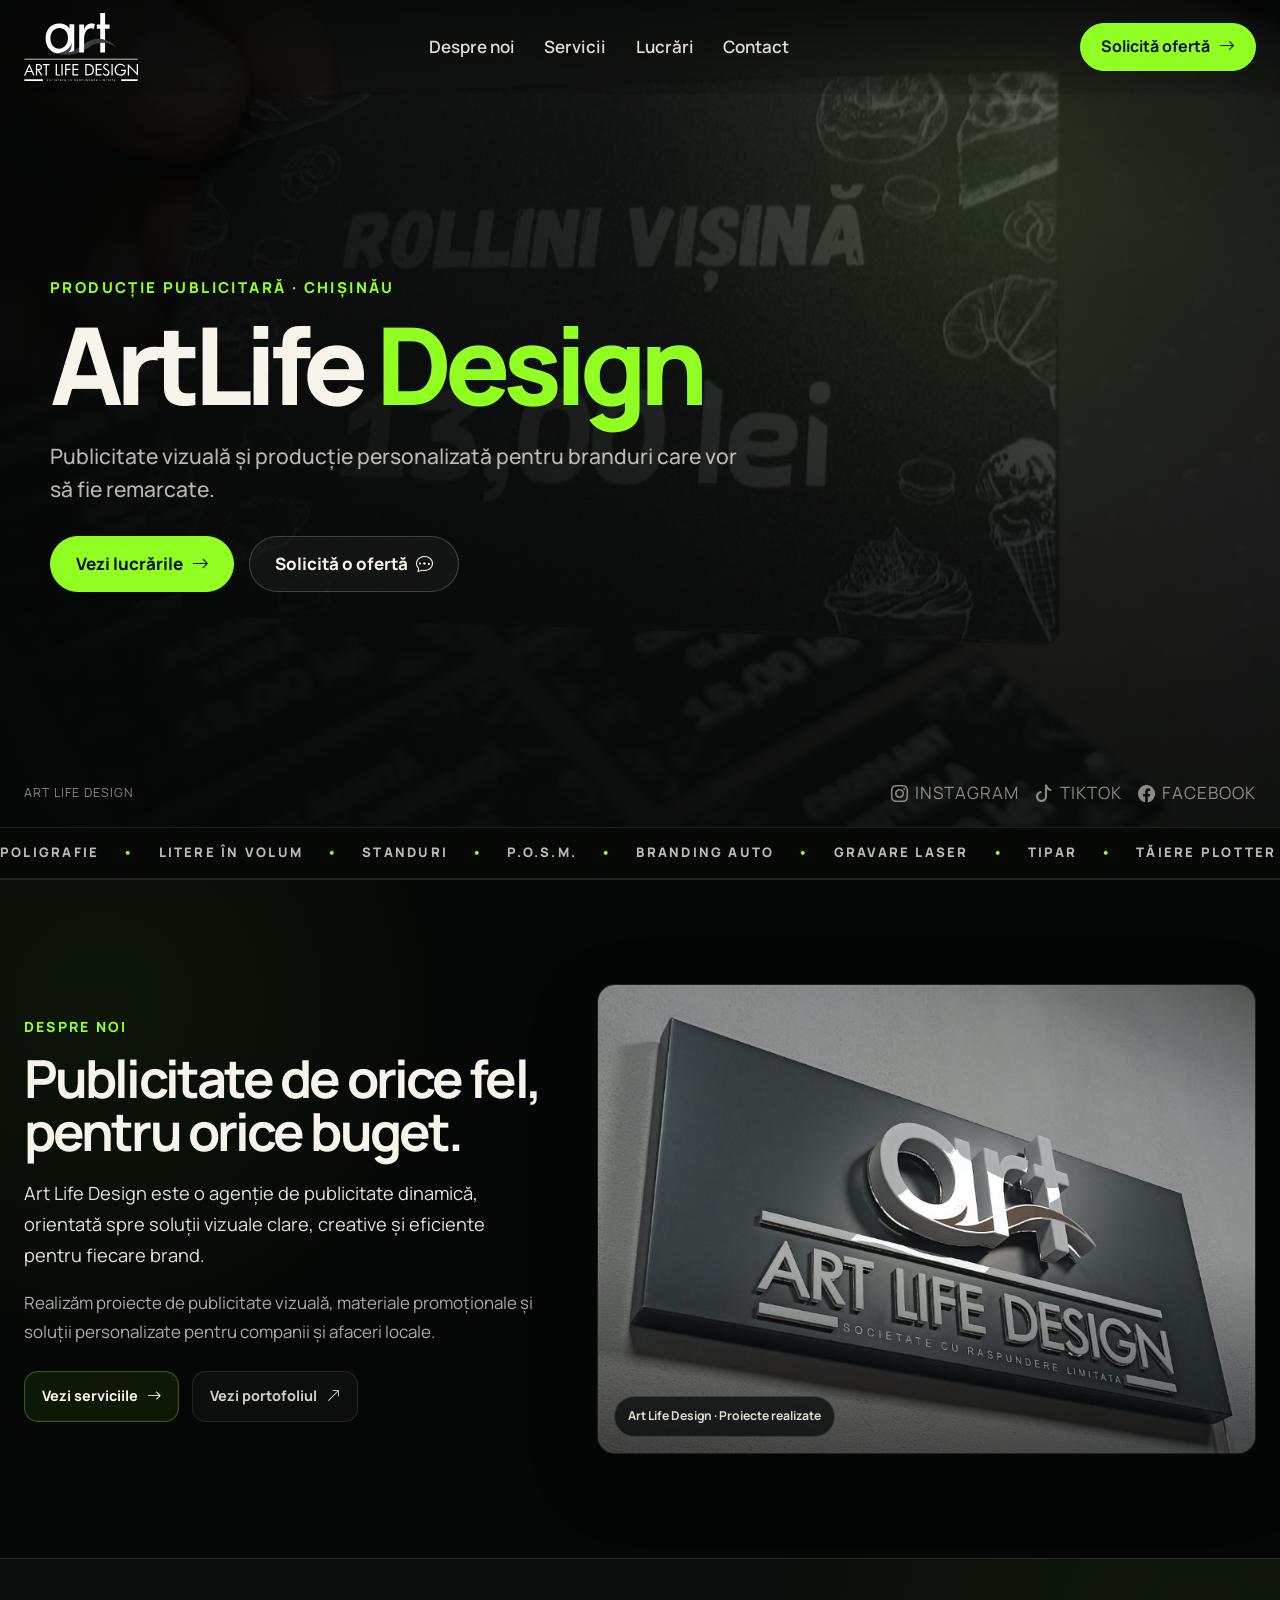
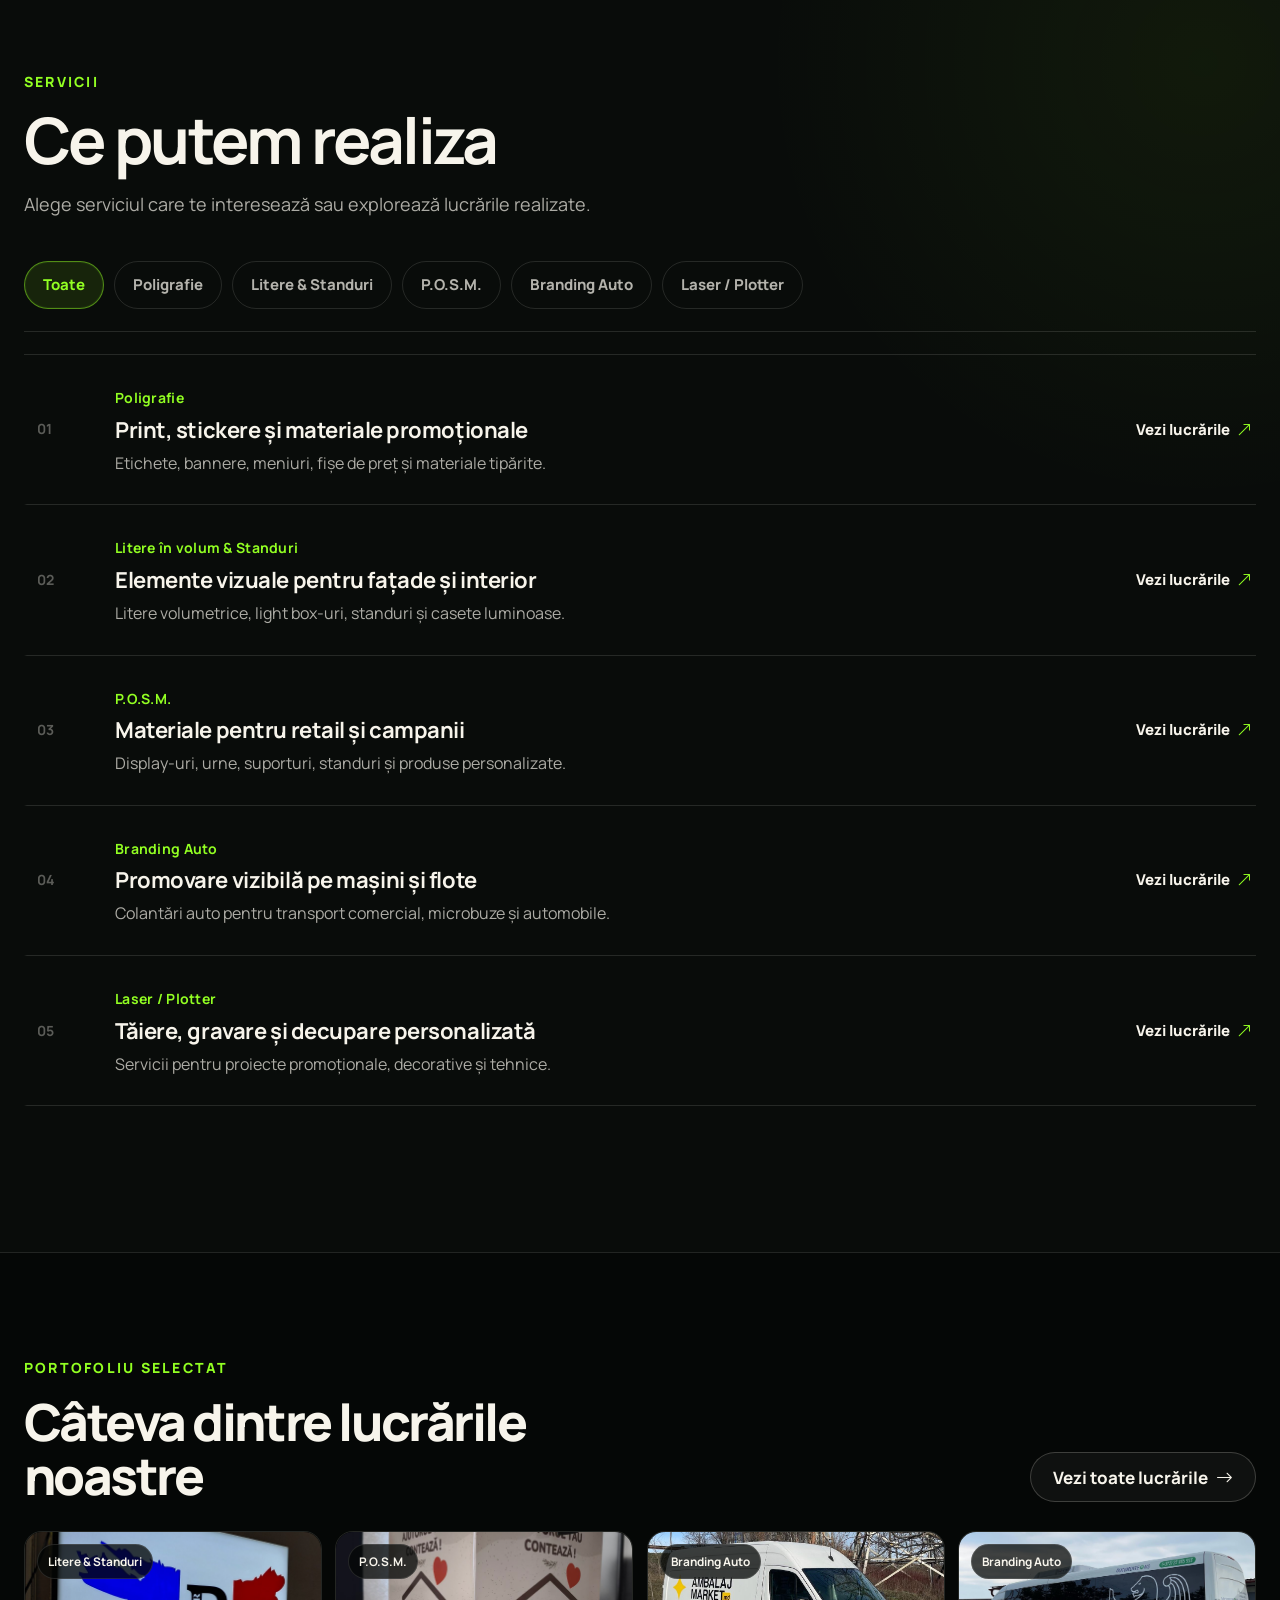
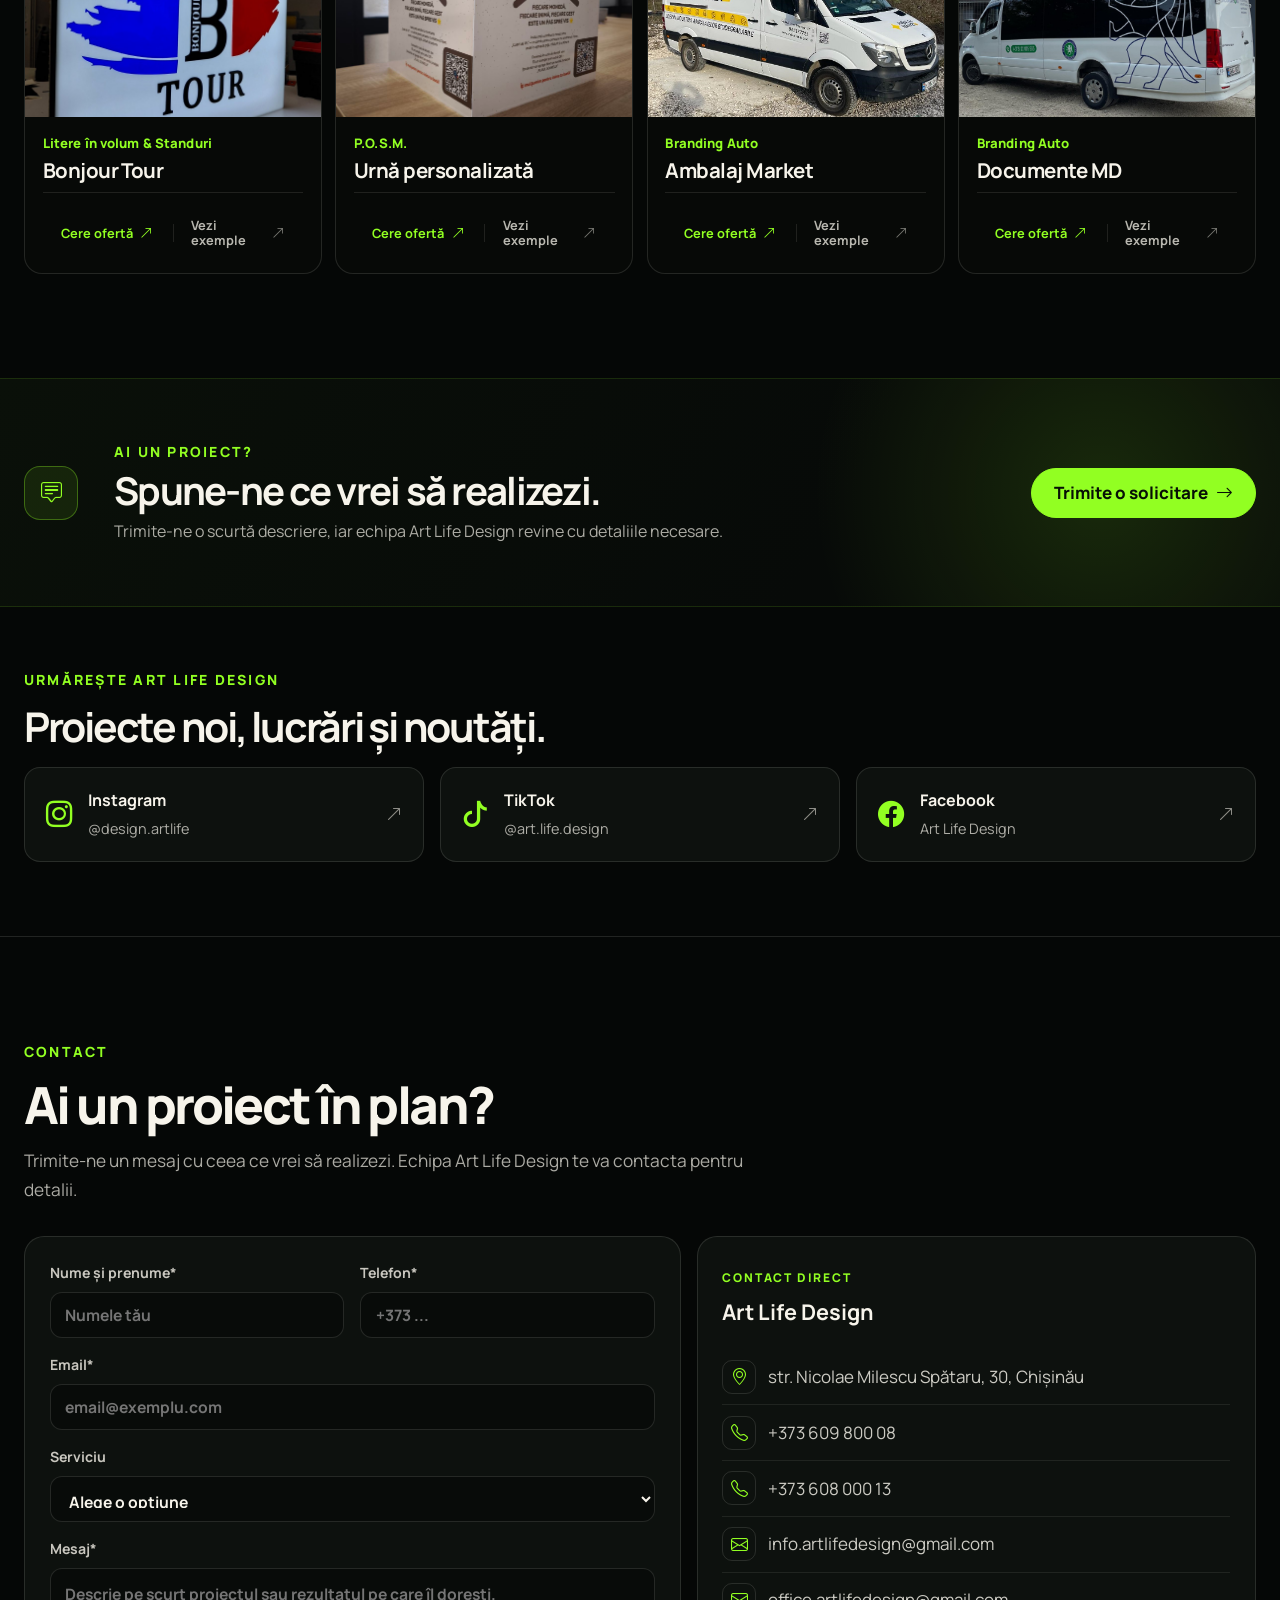
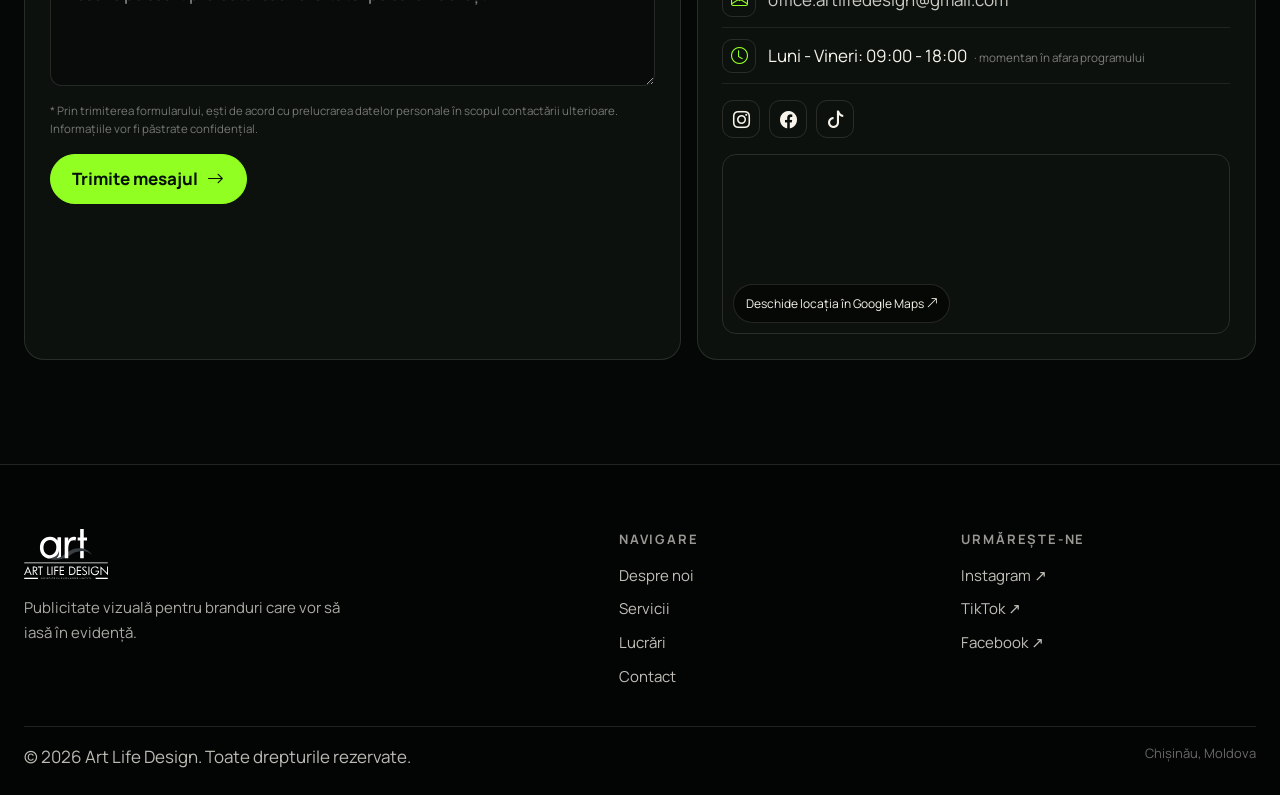
==== index.html @ 00c70cc1 "Adjust webchat layout and styles" ====
<!DOCTYPE html>
<html lang="ro">
<head>
  <meta charset="UTF-8">
  <meta name="viewport" content="width=device-width, initial-scale=1.0">
  <meta name="theme-color" content="#070906">

  <title>ArtLife Design | Publicitate vizuală</title>

  <meta
    name="description"
    content="ArtLife Design SRL - publicitate vizuală, poligrafie, litere în volum, standuri, P.O.S.M. și branding auto în Chișinău."
  >

  <link rel="preconnect" href="https://fonts.googleapis.com">
  <link rel="preconnect" href="https://fonts.gstatic.com" crossorigin>

  <link
    href="https://fonts.googleapis.com/css2?family=Manrope:wght@400;500;600;700;800&display=swap"
    rel="stylesheet"
  >

  <link
    href="https://cdn.jsdelivr.net/npm/bootstrap-icons@1.10.4/font/bootstrap-icons.css"
    rel="stylesheet"
  >

  <link rel="stylesheet" href="css/style.css">

  <!-- =========================================================
       MOBILE / SCROLL FIXES
       ========================================================= -->
  <style>
    html {
      scroll-behavior: smooth;
    }

    html,
    body {
      width: 100%;
      max-width: 100%;
      overflow-x: hidden;
    }

    body {
      min-height: 100vh;
      min-height: 100dvh;
    }

    /*
      Galerie / card deschis pe telefon:
      permite scroll vertical în interiorul modalului.
    */
    .gallery-modal {
      overflow-y: auto;
      overscroll-behavior: contain;
      -webkit-overflow-scrolling: touch;
    }

    .gallery-box,
    .gallery-details {
      min-width: 0;
    }

    /*
      Botpress:
      păstrăm widgetul utilizabil pe ecrane mici.
      Clasele sunt doar override-uri de siguranță.
    */
    .bpContainer {
      max-height: 100dvh !important;
      overflow-y: auto !important;
      -webkit-overflow-scrolling: touch !important;
    }

    @media (max-width: 768px) {
      body {
        overflow-y: auto;
        -webkit-overflow-scrolling: touch;
      }

      /*
        Când se deschide o lucrare pe telefon,
        modalul poate fi derulat de sus până jos.
      */
      .gallery-modal {
        position: fixed;
        inset: 0;
        overflow-x: hidden !important;
        overflow-y: auto !important;
        -webkit-overflow-scrolling: touch;
        overscroll-behavior-y: contain;
        align-items: flex-start !important;
        padding: 68px 12px 24px !important;
      }

      .gallery-box {
        width: 100% !important;
        max-width: 100% !important;
        height: auto !important;
        max-height: none !important;
        margin: 0 auto 24px !important;
        overflow: visible !important;
      }

      .gallery-image-wrap {
        width: 100%;
        min-height: 0;
      }

      .gallery-image-wrap img {
        display: block;
        width: 100%;
        height: auto;
        max-height: 55vh;
        object-fit: contain;
      }

      .gallery-details {
        height: auto !important;
        max-height: none !important;
        overflow: visible !important;
        padding-bottom: 24px;
      }

      /*
        Butoanele de filtrare pot fi derulate
        orizontal pe telefon fără să rupă layout-ul.
      */
      .services-tabs,
      .portfolio-filters {
        display: flex;
        flex-wrap: nowrap;
        gap: 8px;
        width: 100%;
        overflow-x: auto;
        overflow-y: hidden;
        -webkit-overflow-scrolling: touch;
        scrollbar-width: thin;
        padding-bottom: 8px;
      }

      .services-tabs > *,
      .portfolio-filters > * {
        flex: 0 0 auto;
      }

      /*
        Webchat: limitează fereastra la viewport-ul telefonului.
      */
      .bpWebchat,
      .bpContainer {
        max-width: 100vw !important;
        max-height: 100dvh !important;
      }
    }
  </style>

  <!-- Art Life Design: ascunde launcher-ul permanent; chatul se deschide din notificarea personalizată -->
  <style>
    #artlifeChatLauncher,
    .artlife-chat-launcher,
    #botpressHiddenLauncher {
      display: none !important;
      visibility: hidden !important;
      pointer-events: none !important;
    }
  </style>

<!-- =========================================================
     BOTPRESS WEBCHAT — O SINGURĂ INTEGRARE
     Logica este în js/script.js
     ========================================================= -->
<script src="https://cdn.botpress.cloud/webchat/v5.0/inject.js"></script>

<style>
  /* =========================================================
     SERVICII — FIX MOD DETALIAT
     ========================================================= */

  /* Când este ales un serviciu separat, lista compactă de sus dispare complet. */
  .services-list.is-detail-mode {
    display: none !important;
  }

  /* Panoul detaliat rămâne singurul conținut vizibil sub filtre. */
  .service-detail-panel {
    grid-template-columns: minmax(0, 1.05fr) minmax(360px, .95fr);
    gap: 42px;
    padding: 42px;
  }

  /* Galeria este doar vizuală — fără text sub fotografii. */
  .service-detail-gallery figure {
    position: relative;
    margin: 0;
    overflow: hidden;
    border-radius: 18px;
    border: 1px solid rgba(247, 244, 235, .11);
    background: #0b0e0b;
  }

  .service-detail-gallery figcaption {
    display: none !important;
  }

  .service-detail-gallery img {
    width: 100%;
    height: 205px;
    object-fit: cover;
    transition: transform .35s ease, filter .35s ease;
  }

  .service-detail-gallery figure:first-child img {
    height: 290px;
  }

  .service-detail-gallery figure:hover img {
    transform: scale(1.035);
  }

  @media (max-width: 900px) {
    .service-detail-panel {
      grid-template-columns: 1fr;
      padding: 30px;
      gap: 28px;
    }
  }

  @media (max-width: 560px) {
    .service-detail-panel {
      padding: 20px;
      border-radius: 20px;
    }

    .service-detail-gallery {
      grid-template-columns: 1fr;
    }

    .service-detail-gallery img,
    .service-detail-gallery figure:first-child img {
      height: 220px;
    }
  }
</style>
</head>


<body>

  <!-- =========================================================
       NAVIGATION
       ========================================================= -->

  <nav class="site-navbar" id="navbarTop">
    <div class="scroll-progress" id="scrollProgress"></div>

    <div class="container nav-wrap">

      <a href="#home" class="logo-link" aria-label="ArtLife Design">
        <img
          src="images/LOGO-antracit-grey.svg"
          alt="ArtLife Design"
          class="logo-svg"
        >
      </a>

      <button
        class="nav-menu icon-btn"
        id="navMenu"
        type="button"
        aria-label="Deschide meniul"
        aria-expanded="false"
      >
        <i class="bi bi-list"></i>
      </button>

      <div class="nav-links-wrap" id="navLinksWrap">
        <a href="#about" class="nav-link">Despre noi</a>
        <a href="#services" class="nav-link">Servicii</a>
        <a href="#works" class="nav-link">Lucrări</a>
        <a href="#contact" class="nav-link">Contact</a>
      </div>

      <a href="#contact" class="nav-cta btn-arrow">
        Solicită ofertă
        <i class="bi bi-arrow-right"></i>
      </a>

    </div>
  </nav>


  <!-- =========================================================
       MAIN
       ========================================================= -->

  <main>


    <!-- =======================================================
         HERO
         ======================================================= -->

    <section class="hero" id="home">

      <video
        class="hero-video"
        autoplay
        muted
        loop
        playsinline
        preload="metadata"
        poster="images/fise_pret.jpg"
      >
        <source src="images/homeslider.mp4" type="video/mp4">
      </video>

      <div class="hero-shade"></div>

      <div class="container hero-content">

        <span class="hero-kicker reveal">
          Producție publicitară · Chișinău
        </span>

        <h1 class="reveal">
          ArtLife <span>Design</span>
        </h1>

        <p class="reveal">
          Publicitate vizuală și producție personalizată pentru
          branduri care vor să fie remarcate.
        </p>

        <div class="hero-actions reveal">

          <a href="lucrari.html" class="btn-main btn-arrow">
            Vezi lucrările
            <i class="bi bi-arrow-right"></i>
          </a>

          <a href="#contact" class="btn-ghost btn-arrow">
            Solicită o ofertă
            <i class="bi bi-chat-dots"></i>
          </a>

        </div>
      </div>

      <div class="container hero-bottom">

        <span>Art Life Design</span>

        <div class="hero-socials">

          <a
            href="https://www.instagram.com/design.artlife/"
            target="_blank"
            rel="noopener"
          >
            <i class="bi bi-instagram"></i>
            Instagram
          </a>

          <a
            href="https://www.tiktok.com/@art.life.design"
            target="_blank"
            rel="noopener"
          >
            <i class="bi bi-tiktok"></i>
            TikTok
          </a>

          <a
            href="https://www.facebook.com/p/Art-Life-Design-100063504763244/"
            target="_blank"
            rel="noopener"
          >
            <i class="bi bi-facebook"></i>
            Facebook
          </a>

        </div>
      </div>

    </section>


    <!-- =======================================================
         SERVICE STRIP
         ======================================================= -->

    <section class="service-strip" aria-label="Servicii">

      <div class="strip-track">

        <span>Poligrafie</span>
        <span>Litere în volum</span>
        <span>Standuri</span>
        <span>P.O.S.M.</span>
        <span>Branding Auto</span>
        <span>Gravare laser</span>
        <span>Tipar</span>
        <span>Tăiere plotter</span>

        <span>Poligrafie</span>
        <span>Litere în volum</span>
        <span>Standuri</span>
        <span>P.O.S.M.</span>
        <span>Branding Auto</span>
        <span>Gravare laser</span>
        <span>Tipar</span>
        <span>Tăiere plotter</span>

      </div>

    </section>


    <!-- =======================================================
         ABOUT
         ======================================================= -->

    <section class="section about-section" id="about">

      <div class="container about-final">

        <div class="about-final-copy reveal">

          <span class="section-label">
            Despre noi
          </span>

          <h2>
            Publicitate de orice fel, pentru orice buget.
          </h2>

          <p class="lead">
            Art Life Design este o agenție de publicitate dinamică,
            orientată spre soluții vizuale clare, creative și eficiente
            pentru fiecare brand.
          </p>

          <p>
            Realizăm proiecte de publicitate vizuală, materiale
            promoționale și soluții personalizate pentru companii
            și afaceri locale.
          </p>

          <div class="about-final-actions">

            <a
              href="#services"
              class="about-btn about-btn-primary"
            >
              Vezi serviciile
              <i class="bi bi-arrow-right"></i>
            </a>

            <a
              href="lucrari.html"
              class="about-btn about-btn-secondary"
            >
              Vezi portofoliul
              <i class="bi bi-arrow-up-right"></i>
            </a>

          </div>

        </div>


        <figure class="about-final-visual reveal" id="aboutVisual">

          <img
            src="images/litere_volum1.jpg"
            alt="Lucrare Art Life Design"
            loading="lazy"
          >

          <span class="about-image-note">
            Art Life Design · Proiecte realizate
          </span>

        </figure>

      </div>

    </section>


    <!-- =======================================================
         SERVICES
         ======================================================= -->

    <section class="section services-section" id="services">

      <div class="container">

        <div class="services-heading reveal">

          <span class="section-label">
            Servicii
          </span>

          <h2>
            Ce putem realiza
          </h2>

          <p>
            Alege serviciul care te interesează sau explorează
            lucrările realizate.
          </p>

        </div>


        <div class="services-tabs reveal">

          <button
            class="service-filter active"
            type="button"
            data-service="all"
          >
            Toate
          </button>

          <button
            class="service-filter"
            type="button"
            data-service="poligrafie"
          >
            Poligrafie
          </button>

          <button
            class="service-filter"
            type="button"
            data-service="volum"
          >
            Litere & Standuri
          </button>

          <button
            class="service-filter"
            type="button"
            data-service="posm"
          >
            P.O.S.M.
          </button>

          <button
            class="service-filter"
            type="button"
            data-service="auto"
          >
            Branding Auto
          </button>

          <button
            class="service-filter"
            type="button"
            data-service="laser"
          >
            Laser / Plotter
          </button>

        </div>


        <div class="services-list">


          <!-- POLIGRAFIE -->

          <article
            class="service-card-row reveal"
            data-service-card="poligrafie"
            data-open-service="poligrafie"
            role="button"
            tabindex="0"
            data-search-service="poligrafie print tipar stickere etichete bannere meniuri fise pret"
          >

            <span class="service-index">
              01
            </span>

            <a
              href="#serviceDetailsWrap"
              class="service-copy service-open-detail"
              data-open-service="poligrafie"
            >

              <small>
                Poligrafie
              </small>

              <h3>
                Print, stickere și materiale promoționale
              </h3>

              <p>
                Etichete, bannere, meniuri, fișe de preț și
                materiale tipărite.
              </p>

            </a>

            <a
              href="lucrari.html?filter=poligrafie"
              class="service-example"
            >
              Vezi lucrările
              <i class="bi bi-arrow-up-right"></i>
            </a>

          </article>


          <!-- LITERE & STANDURI -->

          <article
            class="service-card-row reveal"
            data-service-card="volum"
            data-open-service="volum"
            role="button"
            tabindex="0"
            data-search-service="litere volum standuri light box casete luminoase fatade"
          >

            <span class="service-index">
              02
            </span>

            <a
              href="#serviceDetailsWrap"
              class="service-copy service-open-detail"
              data-open-service="volum"
            >

              <small>
                Litere în volum & Standuri
              </small>

              <h3>
                Elemente vizuale pentru fațade și interior
              </h3>

              <p>
                Litere volumetrice, light box-uri, standuri
                și casete luminoase.
              </p>

            </a>

            <a
              href="lucrari.html?filter=volum"
              class="service-example"
            >
              Vezi lucrările
              <i class="bi bi-arrow-up-right"></i>
            </a>

          </article>


          <!-- POSM -->

          <article
            class="service-card-row reveal"
            data-service-card="posm"
            data-open-service="posm"
            role="button"
            tabindex="0"
            data-search-service="posm display urne suporturi standuri campanii retail"
          >

            <span class="service-index">
              03
            </span>

            <a
              href="#serviceDetailsWrap"
              class="service-copy service-open-detail"
              data-open-service="posm"
            >

              <small>
                P.O.S.M.
              </small>

              <h3>
                Materiale pentru retail și campanii
              </h3>

              <p>
                Display-uri, urne, suporturi, standuri și
                produse personalizate.
              </p>

            </a>

            <a
              href="lucrari.html?filter=posm"
              class="service-example"
            >
              Vezi lucrările
              <i class="bi bi-arrow-up-right"></i>
            </a>

          </article>


          <!-- BRANDING AUTO -->

          <article
            class="service-card-row reveal"
            data-service-card="auto"
            data-open-service="auto"
            role="button"
            tabindex="0"
            data-search-service="branding auto colantare masini microbuze flote transport"
          >

            <span class="service-index">
              04
            </span>

            <a
              href="#serviceDetailsWrap"
              class="service-copy service-open-detail"
              data-open-service="auto"
            >

              <small>
                Branding Auto
              </small>

              <h3>
                Promovare vizibilă pe mașini și flote
              </h3>

              <p>
                Colantări auto pentru transport comercial,
                microbuze și automobile.
              </p>

            </a>

            <a
              href="lucrari.html?filter=auto"
              class="service-example"
            >
              Vezi lucrările
              <i class="bi bi-arrow-up-right"></i>
            </a>

          </article>


          <!-- LASER / PLOTTER -->

          <article
            class="service-card-row reveal"
            data-service-card="laser"
            data-open-service="laser"
            role="button"
            tabindex="0"
            data-search-service="laser gravare taiere plotter decupare productie"
          >

            <span class="service-index">
              05
            </span>

            <a
              href="#serviceDetailsWrap"
              class="service-copy service-open-detail"
              data-open-service="laser"
            >

              <small>
                Laser / Plotter
              </small>

              <h3>
                Tăiere, gravare și decupare personalizată
              </h3>

              <p>
                Servicii pentru proiecte promoționale,
                decorative și tehnice.
              </p>

            </a>

            <a
              href="lucrari.html?search=plotter"
              class="service-example"
            >
              Vezi lucrările
              <i class="bi bi-arrow-up-right"></i>
            </a>

          </article>

        </div>


        <!-- Detalii suplimentare: "Toate" rămâne neschimbat.
             Panoul apare numai când este selectat un serviciu aparte. -->
        <div class="service-details-wrap" id="serviceDetailsWrap">

          <article class="service-detail-panel" data-service-detail="poligrafie">
            <div class="service-detail-copy">
              <span class="section-label">Poligrafie</span>
              <h3>Materiale tipărite pentru prezentare, promovare și vânzare</h3>
              <p>
                Poligrafia acoperă materialele tipărite folosite pentru prezentare,
                informare și promovare. Este potrivită atât pentru utilizarea zilnică
                într-un magazin sau restaurant, cât și pentru campanii, lansări și evenimente.
                Formatul și tipul lucrării se aleg în funcție de locul în care materialul va fi folosit.
              </p>

              <div class="service-detail-examples">
                <span class="service-detail-example">Etichete și stickere pentru produse</span>
                <span class="service-detail-example">Meniuri și fișe de preț</span>
                <span class="service-detail-example">Bannere și materiale promoționale</span>
                <span class="service-detail-example">Print personalizat pentru campanii</span>
              </div>

              <div class="service-detail-actions">
                <a href="lucrari.html?filter=poligrafie" class="btn-ghost btn-arrow">
                  Vezi exemple <i class="bi bi-arrow-right"></i>
                </a>
                <a href="#contact" class="btn-main btn-arrow service-to-form" data-order-service="Poligrafie">
                  Solicită o ofertă <i class="bi bi-arrow-right"></i>
                </a>
              </div>
            </div>

            <div class="service-detail-gallery">
              <figure>
                <img src="images/fise_pret.jpg" alt="Fișe de preț realizate de Art Life Design" loading="lazy">
              </figure>
              <figure>
                <img src="images/inghetata_uv.jpg" alt="Etichete de produs realizate de Art Life Design" loading="lazy">
              </figure>
              <figure>
                <img src="images/tipar_mare.jpg" alt="Exemplu de producție tipărită Art Life Design" loading="lazy">
              </figure>
            </div>
          </article>

          <article class="service-detail-panel" data-service-detail="volum">
            <div class="service-detail-copy">
              <span class="section-label">Litere în volum & Standuri</span>
              <h3>Elemente vizuale care fac brandul ușor de observat</h3>
              <p>
                Literele volumetrice și standurile transformă identitatea vizuală într-un
                element fizic ușor de remarcat. Sunt potrivite pentru fațade, recepții,
                spații comerciale, expoziții și zone de prezentare, pornind de la logo-ul
                și stilul vizual al brandului.
              </p>

              <div class="service-detail-examples">
                <span class="service-detail-example">Litere volumetrice pentru fațadă</span>
                <span class="service-detail-example">Light box-uri și casete luminoase</span>
                <span class="service-detail-example">Logo-uri pentru interior</span>
                <span class="service-detail-example">Standuri și elemente de prezentare</span>
              </div>

              <div class="service-detail-actions">
                <a href="lucrari.html?filter=volum" class="btn-ghost btn-arrow">
                  Vezi exemple <i class="bi bi-arrow-right"></i>
                </a>
                <a href="#contact" class="btn-main btn-arrow service-to-form" data-order-service="Litere în volum & Standuri">
                  Solicită o ofertă <i class="bi bi-arrow-right"></i>
                </a>
              </div>
            </div>

            <div class="service-detail-gallery">
              <figure>
                <img src="images/BonjourLightBox.jpg" alt="Light box realizat de Art Life Design" loading="lazy">
              </figure>
              <figure>
                <img src="images/good-break.jpg" alt="Reclamă luminoasă realizată de Art Life Design" loading="lazy">
              </figure>
              <figure>
                <img src="images/litere_volum1.jpg" alt="Litere volumetrice Art Life Design" loading="lazy">
              </figure>
            </div>
          </article>

          <article class="service-detail-panel" data-service-detail="posm">
            <div class="service-detail-copy">
              <span class="section-label">P.O.S.M.</span>
              <h3>Materiale pentru expunere, retail și campanii promoționale</h3>
              <p>
                P.O.S.M. înseamnă materiale vizuale folosite direct în punctul de vânzare
                sau în campanii promoționale. Ele ajută la prezentarea produselor,
                evidențierea ofertelor și organizarea mesajului într-un mod ușor de observat
                și de înțeles de către client.
              </p>

              <div class="service-detail-examples">
                <span class="service-detail-example">Display-uri și suporturi</span>
                <span class="service-detail-example">Urne și box-uri personalizate</span>
                <span class="service-detail-example">Standuri promoționale</span>
                <span class="service-detail-example">Elemente pentru campanii și retail</span>
              </div>

              <div class="service-detail-actions">
                <a href="lucrari.html?filter=posm" class="btn-ghost btn-arrow">
                  Vezi exemple <i class="bi bi-arrow-right"></i>
                </a>
                <a href="#contact" class="btn-main btn-arrow service-to-form" data-order-service="P.O.S.M.">
                  Solicită o ofertă <i class="bi bi-arrow-right"></i>
                </a>
              </div>
            </div>

            <div class="service-detail-gallery">
              <figure>
                <img src="images/box.jpg" alt="Urnă personalizată realizată de Art Life Design" loading="lazy">
              </figure>
              <figure>
                <img src="images/cub-sticla.jpg" alt="Cub promoțional realizat de Art Life Design" loading="lazy">
              </figure>
              <figure>
                <img src="images/stand sticla.jpg" alt="Stand promoțional realizat de Art Life Design" loading="lazy">
              </figure>
            </div>
          </article>

          <article class="service-detail-panel" data-service-detail="auto">
            <div class="service-detail-copy">
              <span class="section-label">Branding Auto</span>
              <h3>Transformă transportul companiei într-un suport vizibil de promovare</h3>
              <p>
                Brandingul auto transformă automobilul sau flota companiei într-un suport
                vizual de promovare. Grafica poate integra logo-ul, datele de contact și
                elementele principale ale identității vizuale, astfel încât marca să fie
                ușor de recunoscut în trafic și în deplasările zilnice.
              </p>

              <div class="service-detail-examples">
                <span class="service-detail-example">Automobile pentru companii</span>
                <span class="service-detail-example">Microbuze și transport comercial</span>
                <span class="service-detail-example">Elemente grafice și date de contact</span>
                <span class="service-detail-example">Branding pentru mai multe unități din flotă</span>
              </div>

              <div class="service-detail-actions">
                <a href="lucrari.html?filter=auto" class="btn-ghost btn-arrow">
                  Vezi exemple <i class="bi bi-arrow-right"></i>
                </a>
                <a href="#contact" class="btn-main btn-arrow service-to-form" data-order-service="Branding Auto">
                  Solicită o ofertă <i class="bi bi-arrow-right"></i>
                </a>
              </div>
            </div>

            <div class="service-detail-gallery">
              <figure>
                <img src="images/brand_auto1.jpg" alt="Branding auto Art Life Design" loading="lazy">
              </figure>
              <figure>
                <img src="images/brand_auto2.jpg" alt="Branding microbuz Art Life Design" loading="lazy">
              </figure>
              <figure>
                <img src="images/lux-tavene.jpg" alt="Branding auto pentru servicii locale" loading="lazy">
              </figure>
            </div>
          </article>

          <article class="service-detail-panel" data-service-detail="laser">
            <div class="service-detail-copy">
              <span class="section-label">Laser / Plotter</span>
              <h3>Tăiere, gravare și decupare pentru proiecte personalizate</h3>
              <p>
                Laserul și plotterul sunt folosite pentru proiecte în care contează forma,
                conturul și precizia decupării. Sunt potrivite pentru inscripții, stickere,
                elemente promoționale, forme decorative și lucrări personalizate. Echipa
                verifică proiectul înainte de producție pentru alegerea soluției potrivite.
              </p>

              <div class="service-detail-examples">
                <span class="service-detail-example">Stickere și elemente decupate</span>
                <span class="service-detail-example">Forme și inscripții personalizate</span>
                <span class="service-detail-example">Elemente promoționale și decorative</span>
                <span class="service-detail-example">Proiecte care necesită tăiere sau gravare</span>
              </div>

              <div class="service-detail-actions">
                <a href="lucrari.html?search=plotter" class="btn-ghost btn-arrow">
                  Vezi exemple <i class="bi bi-arrow-right"></i>
                </a>
                <a href="#contact" class="btn-main btn-arrow service-to-form" data-order-service="Laser / Plotter">
                  Solicită o ofertă <i class="bi bi-arrow-right"></i>
                </a>
              </div>
            </div>

            <div class="service-detail-gallery">
              <figure>
                <img src="images/taiere_laser.jpg" alt="Exemplu de tăiere laser Art Life Design" loading="lazy">
              </figure>
              <figure>
                <img src="images/taiere_plotter.jpg" alt="Exemplu de tăiere plotter Art Life Design" loading="lazy">
              </figure>
              <figure>
                <img src="images/plotter-2.jpg" alt="Stickere personalizate Art Life Design" loading="lazy">
              </figure>
            </div>
          </article>

        </div>

      </div>

    </section>


    <!-- =======================================================
         WORKS
         ======================================================= -->

    <section class="section works-section" id="works">

      <div class="container">

        <div class="works-head reveal">

          <div>

            <span class="section-label">
              Portofoliu selectat
            </span>

            <h2>
              Câteva dintre lucrările noastre
            </h2>

          </div>

          <a
            href="lucrari.html"
            class="btn-ghost btn-arrow"
          >
            Vezi toate lucrările
            <i class="bi bi-arrow-right"></i>
          </a>

        </div>

        <div
          class="works-grid"
          id="homeWorksGrid"
        ></div>

        <div class="mobile-works-carousel-hint" aria-hidden="true">
          <span>Lucrări recente</span>
          <span>Glisează</span>
          <i class="bi bi-arrow-right"></i>
        </div>

      </div>

    </section>


    <!-- =======================================================
         PROJECT CTA
         ======================================================= -->

    <section class="project-cta-section">

      <div class="container">

        <div class="project-cta reveal">

          <div class="project-cta-mark">
            <i class="bi bi-chat-square-text"></i>
          </div>

          <div>

            <span class="section-label">
              Ai un proiect?
            </span>

            <h2>
              Spune-ne ce vrei să realizezi.
            </h2>

            <p>
              Trimite-ne o scurtă descriere, iar echipa
              Art Life Design revine cu detaliile necesare.
            </p>

          </div>

          <a
            href="#contact"
            class="btn-main btn-arrow"
          >
            Trimite o solicitare
            <i class="bi bi-arrow-right"></i>
          </a>

        </div>

      </div>

    </section>


    <!-- =======================================================
         SOCIAL
         ======================================================= -->

    <section class="social-section" id="social">

      <div class="container">

        <div class="social-heading reveal">

          <span class="section-label">
            Urmărește Art Life Design
          </span>

          <h2>
            Proiecte noi, lucrări și noutăți.
          </h2>

        </div>


        <div class="social-grid reveal">

          <a
            href="https://www.instagram.com/design.artlife/"
            target="_blank"
            rel="noopener"
            class="social-network"
          >

            <i class="bi bi-instagram"></i>

            <div>
              <strong>Instagram</strong>
              <span>@design.artlife</span>
            </div>

            <i class="bi bi-arrow-up-right"></i>

          </a>


          <a
            href="https://www.tiktok.com/@art.life.design"
            target="_blank"
            rel="noopener"
            class="social-network"
          >

            <i class="bi bi-tiktok"></i>

            <div>
              <strong>TikTok</strong>
              <span>@art.life.design</span>
            </div>

            <i class="bi bi-arrow-up-right"></i>

          </a>


          <a
            href="https://www.facebook.com/p/Art-Life-Design-100063504763244/"
            target="_blank"
            rel="noopener"
            class="social-network"
          >

            <i class="bi bi-facebook"></i>

            <div>
              <strong>Facebook</strong>
              <span>Art Life Design</span>
            </div>

            <i class="bi bi-arrow-up-right"></i>

          </a>

        </div>

      </div>

    </section>


    <!-- =======================================================
         CONTACT
         ======================================================= -->

    <section class="section contact-section" id="contact">

      <div class="container">

        <div class="contact-intro reveal">

          <span class="section-label">
            Contact
          </span>

          <h2>
            Ai un proiect în plan?
          </h2>

          <p>
            Trimite-ne un mesaj cu ceea ce vrei să realizezi.
            Echipa Art Life Design te va contacta pentru detalii.
          </p>

        </div>


        <div class="contact-grid">


          <!-- FORMULAR -->

          <div class="contact-form-card reveal">

            <form
              action="https://formsubmit.co/artlifedesignform@gmail.com"
              method="POST"
              class="ajax-form"
              novalidate
            >

              <input
                type="hidden"
                name="_subject"
                value="Cerere nouă de pe site ArtLife Design"
              >

              <input
                type="hidden"
                name="_captcha"
                value="false"
              >

              <input
                type="hidden"
                name="_template"
                value="table"
              >


              <div class="form-row">

                <label>
                  Nume și prenume*
                  <input
                    type="text"
                    name="nume"
                    placeholder="Numele tău"
                  >
                </label>

                <label>
                  Telefon*
                  <input
                    type="tel"
                    name="telefon"
                    placeholder="+373 ..."
                  >
                </label>

              </div>


              <label>
                Email*
                <input
                  type="email"
                  name="email"
                  placeholder="email@exemplu.com"
                >
              </label>


              <label>
                Serviciu

                <span class="select-wrap">

                  <select name="serviciu">

                    <option value="">
                      Alege o opțiune
                    </option>

                    <option value="Consultare">
                      Consultare
                    </option>

                    <option value="Poligrafie">
                      Poligrafie
                    </option>

                    <option value="Litere în volum & Standuri">
                      Litere în volum & Standuri
                    </option>

                    <option value="P.O.S.M.">
                      P.O.S.M.
                    </option>

                    <option value="Branding Auto">
                      Branding Auto
                    </option>

                    <option value="Laser / Plotter">
                      Laser / Plotter
                    </option>

                  </select>

                </span>

              </label>


              <label>
                Mesaj*

                <textarea
                  name="mesaj"
                  placeholder="Descrie pe scurt proiectul sau rezultatul pe care îl dorești."
                ></textarea>

              </label>


              <p class="privacy-note">
                * Prin trimiterea formularului, ești de acord
                cu prelucrarea datelor personale în scopul
                contactării ulterioare. Informațiile vor fi
                păstrate confidențial.
              </p>


              <button
                type="submit"
                class="btn-main form-submit btn-arrow"
              >
                Trimite mesajul
                <i class="bi bi-arrow-right"></i>
              </button>


              <div
                class="form-message"
                aria-live="polite"
              ></div>

            </form>

          </div>


          <!-- CONTACT INFO -->

          <div class="contact-info reveal">

            <div class="contact-info-head">

              <span>
                Contact direct
              </span>

              <h3>
                Art Life Design
              </h3>

            </div>


            <!-- ADRESĂ -->

            <div class="contact-line">

              <a
                class="contact-icon-link"
                href="https://www.google.com/maps/search/?api=1&query=Nicolae+Milescu+Spataru+30+Chisinau"
                target="_blank"
                rel="noopener"
                aria-label="Deschide adresa"
              >
                <i class="bi bi-geo-alt"></i>
              </a>

              <button
                class="copy-text"
                type="button"
                data-copy="str. Nicolae Milescu Spătaru, 30, Chișinău"
              >
                str. Nicolae Milescu Spătaru, 30, Chișinău
              </button>

            </div>


            <!-- TELEFON 1 -->

            <div class="contact-line">

              <a
                class="contact-icon-link phone-ring"
                href="tel:+37360980008"
                title="Sună la +373 609 800 08"
              >
                <i class="bi bi-telephone"></i>
              </a>

              <button
                class="copy-text"
                type="button"
                data-copy="+37360980008"
              >
                +373 609 800 08
              </button>

            </div>


            <!-- TELEFON 2 -->

            <div class="contact-line">

              <a
                class="contact-icon-link phone-ring"
                href="tel:+37360800013"
                title="Sună la +373 608 000 13"
              >
                <i class="bi bi-telephone"></i>
              </a>

              <button
                class="copy-text"
                type="button"
                data-copy="+37360800013"
              >
                +373 608 000 13
              </button>

            </div>


            <!-- EMAIL 1 -->

            <div class="contact-line">

              <a
                class="contact-icon-link gmail-launch"
                href="https://mail.google.com/mail/?view=cm&fs=1&to=info.artlifedesign%40gmail.com"
                target="_blank"
                rel="noopener"
                data-email="info.artlifedesign@gmail.com"
                title="Deschide Gmail"
              >
                <i class="bi bi-envelope"></i>
              </a>

              <button
                class="copy-text"
                type="button"
                data-copy="info.artlifedesign@gmail.com"
              >
                info.artlifedesign@gmail.com
              </button>

            </div>


            <!-- EMAIL 2 -->

            <div class="contact-line">

              <a
                class="contact-icon-link gmail-launch"
                href="https://mail.google.com/mail/?view=cm&fs=1&to=office.artlifedesign%40gmail.com"
                target="_blank"
                rel="noopener"
                data-email="office.artlifedesign@gmail.com"
                title="Deschide Gmail"
              >
                <i class="bi bi-envelope"></i>
              </a>

              <button
                class="copy-text"
                type="button"
                data-copy="office.artlifedesign@gmail.com"
              >
                office.artlifedesign@gmail.com
              </button>

            </div>


            <!-- PROGRAM -->

            <div class="contact-line">

              <span class="contact-icon-link static-icon">
                <i class="bi bi-clock"></i>
              </span>

              <span>
                Luni - Vineri: 09:00 - 18:00

                <small
                  class="work-status"
                  id="workStatus"
                ></small>
              </span>

            </div>


            <!-- SOCIAL -->

            <div class="contact-social-links">

              <a
                href="https://www.instagram.com/design.artlife/"
                target="_blank"
                rel="noopener"
                aria-label="Instagram"
              >
                <i class="bi bi-instagram"></i>
              </a>

              <a
                href="https://www.facebook.com/p/Art-Life-Design-100063504763244/"
                target="_blank"
                rel="noopener"
                aria-label="Facebook"
              >
                <i class="bi bi-facebook"></i>
              </a>

              <a
                href="https://www.tiktok.com/@art.life.design"
                target="_blank"
                rel="noopener"
                aria-label="TikTok"
              >
                <i class="bi bi-tiktok"></i>
              </a>

            </div>


            <!-- MAP -->

            <a
              class="map-box"
              target="_blank"
              rel="noopener"
              href="https://www.google.com/maps/search/?api=1&query=Nicolae+Milescu+Spataru+30+Chisinau"
            >

              <iframe
                title="Locația Art Life Design"
                src="https://www.google.com/maps?q=Nicolae%20Milescu%20Spataru%2030%20Chisinau&output=embed"
                loading="lazy"
              ></iframe>

              <span>
                Deschide locația în Google Maps
                <i class="bi bi-arrow-up-right"></i>
              </span>

            </a>

          </div>

        </div>

      </div>

    </section>

  </main>


  <!-- =========================================================
       GALERIE PROIECT
       ========================================================= -->

  <div
    class="gallery-modal"
    id="galleryModal"
    aria-hidden="true"
  >

    <!-- Aceste săgeți schimbă PROIECTUL -->
    <button
      class="gallery-nav gallery-prev icon-btn"
      id="galleryPrev"
      type="button"
      aria-label="Proiectul precedent"
    >
      <i class="bi bi-chevron-left"></i>
    </button>

    <button
      class="gallery-nav gallery-next icon-btn"
      id="galleryNext"
      type="button"
      aria-label="Proiectul următor"
    >
      <i class="bi bi-chevron-right"></i>
    </button>

    <div class="gallery-box">

      <button
        class="gallery-close icon-btn"
        id="galleryModalClose"
        type="button"
        aria-label="Închide proiectul"
      >
        &times;
      </button>

      <div class="gallery-media-column">

        <div class="gallery-image-stage">

          <img
            src=""
            alt=""
            id="galleryModalImage"
          >

        </div>

        <div
          class="gallery-thumbs"
          id="galleryThumbs"
          aria-label="Fotografiile proiectului"
          hidden
        ></div>

      </div>

      <div class="gallery-details">

        <span
          class="gallery-service"
          id="galleryModalService"
        ></span>

        <h3 id="galleryModalTitle"></h3>

        <p
          class="gallery-description"
          id="galleryModalDesc"
        ></p>

        <!-- Taguri simple, fără titlul "Cuvinte cheie" -->
        <div
          class="gallery-tags"
          id="galleryModalTags"
        ></div>

        <a
          href="#contact"
          class="gallery-order-simple"
          id="galleryOrderBtn"
        >
          Cere ofertă pentru un proiect similar
          <i class="bi bi-arrow-up-right"></i>
        </a>

        

      </div>

    </div>

  </div>


  <!-- =========================================================
       FOOTER
       ========================================================= -->

  <footer class="site-footer">

    <div class="container footer-inner">


      <div class="footer-brand">

        <a
          href="#home"
          class="footer-logo-link"
        >

          <img
            src="images/LOGO-antracit-grey.svg"
            alt="ArtLife Design"
            class="footer-logo"
          >

        </a>

        <p>
          Publicitate vizuală pentru branduri care vor
          să iasă în evidență.
        </p>

      </div>


      <div class="footer-nav-block">

        <h4>
          Navigare
        </h4>

        <div class="footer-links">

          <a href="#about">
            Despre noi
          </a>

          <a href="#services">
            Servicii
          </a>

          <a href="#works">
            Lucrări
          </a>

          <a href="#contact">
            Contact
          </a>

        </div>

      </div>


      <div class="footer-social-block">

        <h4>
          Urmărește-ne
        </h4>

        <div class="footer-links">

          <a
            href="https://www.instagram.com/design.artlife/"
            target="_blank"
            rel="noopener"
          >
            Instagram ↗
          </a>

          <a
            href="https://www.tiktok.com/@art.life.design"
            target="_blank"
            rel="noopener"
          >
            TikTok ↗
          </a>

          <a
            href="https://www.facebook.com/p/Art-Life-Design-100063504763244/"
            target="_blank"
            rel="noopener"
          >
            Facebook ↗
          </a>

        </div>

      </div>

    </div>


    <div class="container footer-bottom">

      <p>
        © 2026 Art Life Design. Toate drepturile rezervate.
      </p>

      <span>
        Chișinău, Moldova
      </span>

    </div>

  </footer>


  <!-- =========================================================
       SITE TOAST
       ========================================================= -->

  <div
    class="site-toast"
    id="siteToast"
  ></div>



  <!-- Launcher invizibil pentru Botpress.
       În Botpress → Channels → Webchat → Deployment → Chat launcher
       selectează Custom element și setează ID-ul: botpressHiddenLauncher -->
  <button
    id="botpressHiddenLauncher"
    type="button"
    aria-hidden="true"
    tabindex="-1"
    style="display:none !important;"
  ></button>

  <!-- =========================================================
       SITE JAVASCRIPT
       ========================================================= -->
  <script src="js/script.js"></script>
</body>
</html>
---- css/style.css ----
:root{
  --green:#92ff22;
  --green-2:#76db18;
  --bg:#050706;
  --bg-soft:#090c0a;
  --panel:#0d110e;
  --panel-2:#111612;
  --white:#f7f4eb;
  --muted:rgba(247,244,235,.69);
  --border:rgba(247,244,235,.12);
  --border-green:rgba(146,255,34,.32);
  --radius:20px;
  --speed:.25s ease;
  --chat-safe-area:96px;
}

*{box-sizing:border-box}
html{scroll-behavior:smooth;background:var(--bg)}
body{
  margin:0;
  background:var(--bg);
  color:var(--white);
  font-family:"Manrope",system-ui,-apple-system,BlinkMacSystemFont,"Segoe UI",Arial,sans-serif;
  overflow-x:hidden;
  font-size:16px;
}
body::selection{background:var(--green);color:#071006}
body::-webkit-scrollbar{width:8px}
body::-webkit-scrollbar-track{background:var(--bg)}
body::-webkit-scrollbar-thumb{background:rgba(146,255,34,.35);border-radius:999px}
img,video{display:block;max-width:100%}
a{color:inherit;text-decoration:none}
button,input,textarea,select{font:inherit}
button{cursor:pointer}
h1,h2,h3,h4,p{margin-top:0}
.container{width:min(1180px,calc(100% - 36px));margin:0 auto}
.section{padding:84px 0;border-top:1px solid var(--border)}

.section-label{
  display:block;
  margin-bottom:.85rem;
  color:var(--green);
  font-size:.76rem;
  font-weight:800;
  letter-spacing:.18em;
  text-transform:uppercase;
}
.section-head{margin-bottom:2.2rem}
.section-head.split{
  display:grid;
  grid-template-columns:minmax(0,1fr) minmax(260px,430px);
  gap:2rem;
  align-items:end;
}
.section-head.split h2,.works-head h2,.contact-intro h2{
  margin:0;
  font-size:clamp(2rem,4vw,4rem);
  line-height:1.06;
  letter-spacing:-.05em;
  font-weight:800;
}
.section-head.split p{
  margin:0 0 .25rem;
  color:var(--muted);
  line-height:1.7;
}
.section-head.center{text-align:center;max-width:720px;margin:0 auto 2rem}
.section-head.center h2{
  margin:0;
  font-size:clamp(2rem,4vw,3.7rem);
  line-height:1.06;
  letter-spacing:-.05em;
}

.btn-main,.btn-ghost,.nav-cta,.gallery-order-btn,.work-order-btn{
  min-height:50px;
  padding:0 1.35rem;
  border-radius:999px;
  display:inline-flex;
  align-items:center;
  justify-content:center;
  gap:.55rem;
  font-weight:800;
  transition:var(--speed);
}
.btn-main,.nav-cta{
  background:var(--green);
  color:#071006;
  border:1px solid var(--green);
}
.btn-main:hover,.nav-cta:hover{background:var(--green-2);border-color:var(--green-2);transform:translateY(-2px)}
.btn-ghost,.gallery-order-btn,.work-order-btn{
  color:var(--white);
  background:rgba(247,244,235,.045);
  border:1px solid rgba(247,244,235,.2);
}
.btn-ghost:hover,.gallery-order-btn:hover,.work-order-btn:hover{border-color:var(--border-green);color:var(--green)}
.btn-arrow i{transition:transform var(--speed)}
.btn-arrow:hover i{transform:translateX(4px)}
.icon-btn{display:grid;place-items:center;line-height:1}

/* navigation */
.site-navbar{
  position:fixed;
  inset:0 0 auto;
  z-index:1000;
  height:82px;
  transition:var(--speed);
  background:linear-gradient(180deg,rgba(5,7,6,.72),rgba(5,7,6,.15));
}
.site-navbar.nav-scrolled{
  height:74px;
  background:rgba(5,7,6,.94);
  border-bottom:1px solid var(--border);
  backdrop-filter:blur(18px);
  -webkit-backdrop-filter:blur(18px);
}
.scroll-progress{position:absolute;left:0;bottom:-1px;height:2px;width:var(--scroll-progress,0%);background:var(--green)}
.nav-wrap{height:100%;display:flex;align-items:center;justify-content:space-between;gap:1rem}
.logo-link{display:inline-flex;align-items:center}
.logo-svg{width:auto;height:48px;transition:var(--speed)}
.site-navbar.nav-scrolled .logo-svg{height:60px}
.nav-links-wrap{display:flex;align-items:center;gap:1.45rem}
.nav-link{position:relative;padding:.3rem 0;color:rgba(247,244,235,.82);font-size:.92rem;font-weight:700}
.nav-link::after{content:"";position:absolute;left:0;right:100%;bottom:2px;height:1px;background:var(--green);transition:var(--speed)}
.nav-link:hover,.nav-link.active{color:var(--white)}
.nav-link:hover::after,.nav-link.active::after{right:0}
.nav-menu{display:none;width:44px;height:44px;border:1px solid var(--border);border-radius:13px;background:rgba(5,7,6,.78);color:var(--white);font-size:1.35rem}
.nav-cta{min-height:44px;padding-inline:1.1rem;font-size:.9rem}

/* hero */
.hero{
  min-height:92svh;
  position:relative;
  overflow:hidden;
  display:flex;
  align-items:center;
  background:#000;
  border-bottom:1px solid var(--border);
}
.hero-video,.hero-shade{position:absolute;inset:0;width:100%;height:100%}
.hero-video{object-fit:cover;opacity:.5;filter:contrast(1.08) saturate(.86)}
.hero-shade{
  background:
    linear-gradient(90deg,rgba(5,7,6,.94) 0%,rgba(5,7,6,.66) 48%,rgba(5,7,6,.18) 82%),
    linear-gradient(180deg,rgba(0,0,0,.08),rgba(5,7,6,.78)),
    radial-gradient(circle at 76% 26%,rgba(146,255,34,.13),transparent 31%);
}
.hero-content{position:relative;z-index:2;padding-top:92px;padding-bottom:74px}
.hero-kicker{
  display:inline-block;
  margin-bottom:1rem;
  color:var(--green);
  font-size:.78rem;
  font-weight:800;
  letter-spacing:.2em;
  text-transform:uppercase;
}
.hero h1{
  margin:0;
  font-size:clamp(4rem,8.5vw,8.5rem);
  line-height:.92;
  letter-spacing:-.08em;
  font-weight:800;
}
.hero h1 span{color:var(--green)}
.hero p{
  max-width:610px;
  margin:1.45rem 0 1.9rem;
  color:rgba(247,244,235,.8);
  font-size:clamp(1.05rem,1.45vw,1.32rem);
  line-height:1.62;
}
.hero-actions{display:flex;gap:.9rem;flex-wrap:wrap}
.hero-bottom{
  position:absolute;
  z-index:2;
  bottom:20px;
  left:50%;
  transform:translateX(-50%);
  display:flex;
  justify-content:space-between;
  align-items:center;
  gap:1rem;
  color:rgba(247,244,235,.54);
  font-size:.78rem;
  letter-spacing:.08em;
  text-transform:uppercase;
}
.hero-socials{display:flex;gap:1rem}
.hero-socials a{display:inline-flex;align-items:center;gap:.4rem;transition:var(--speed)}
.hero-socials a:hover{color:var(--green)}

/* moving service strip */
.service-strip{overflow:hidden;padding:.9rem 0;background:#060806;border-bottom:1px solid var(--border)}
.strip-track{width:max-content;display:flex;gap:1.5rem;animation:moveStrip 42s linear infinite}
.strip-track span{white-space:nowrap;color:rgba(247,244,235,.76);font-size:.82rem;font-weight:800;letter-spacing:.17em;text-transform:uppercase}
.strip-track span::after{content:"•";color:var(--green);margin-left:1.5rem}
@keyframes moveStrip{to{transform:translateX(-50%)}}

/* about */
.about-section{
  background:
    radial-gradient(circle at 8% 18%,rgba(146,255,34,.055),transparent 28%),
    var(--bg);
}
.about-layout{display:grid;grid-template-columns:.88fr 1.12fr;gap:3rem;align-items:center}
.about-copy h2{
  margin:0 0 1.35rem;
  font-size:clamp(2.15rem,4.4vw,4.45rem);
  line-height:1.02;
  letter-spacing:-.055em;
}
.about-copy p{color:var(--muted);line-height:1.74;margin-bottom:1rem}
.about-copy .lead{color:rgba(247,244,235,.92);font-size:1.08rem}
.text-link{display:inline-flex;align-items:center;gap:.55rem;margin-top:.6rem;color:var(--green);font-weight:800}
.about-visuals{display:grid;grid-template-columns:1.35fr .65fr;gap:1rem;align-items:end}
.about-main-photo,.about-detail-photo{position:relative;margin:0;overflow:hidden;border-radius:var(--radius);border:1px solid var(--border);background:var(--panel)}
.about-main-photo{height:430px}
.about-detail-photo{height:290px}
.about-main-photo img,.about-detail-photo img{width:100%;height:100%;object-fit:cover;transition:transform .45s ease}
.about-main-photo:hover img,.about-detail-photo:hover img{transform:scale(1.025)}
.about-main-photo figcaption{position:absolute;left:14px;bottom:14px;padding:.7rem .9rem;border-radius:999px;background:rgba(5,7,6,.75);border:1px solid var(--border);backdrop-filter:blur(12px);font-size:.8rem}

/* services */
.services-section{background:var(--bg-soft)}
.services-tabs,.portfolio-filters{display:flex;flex-wrap:wrap;gap:.55rem;margin-bottom:1.15rem}
.service-filter,.filter-btn{
  padding:.62rem .9rem;
  border-radius:999px;
  border:1px solid var(--border);
  background:transparent;
  color:rgba(247,244,235,.72);
  font-size:.86rem;
  font-weight:700;
  transition:var(--speed);
}
.service-filter:hover,.service-filter.active,.filter-btn:hover,.filter-btn.active{
  border-color:var(--border-green);
  background:rgba(146,255,34,.08);
  color:var(--green);
}
.services-list{border-top:1px solid var(--border)}
.service-card-row{
  display:grid;
  grid-template-columns:54px minmax(0,1fr) auto;
  gap:1.1rem;
  align-items:center;
  padding:1.3rem .2rem;
  border-bottom:1px solid var(--border);
  transition:background var(--speed),padding var(--speed);
}
.service-card-row:hover{background:rgba(247,244,235,.025);padding-inline:.65rem}
.service-card-row.hidden{display:none}
.service-index{color:rgba(247,244,235,.35);font-size:.8rem;font-weight:700}
.service-copy small{color:var(--green);font-weight:700}
.service-copy h3{margin:.3rem 0 .35rem;font-size:1.15rem;letter-spacing:-.02em}
.service-copy p{margin:0;color:var(--muted);line-height:1.55;font-size:.93rem}
.service-example{
  min-width:126px;
  display:inline-flex;
  align-items:center;
  justify-content:flex-end;
  gap:.45rem;
  color:rgba(247,244,235,.8);
  font-size:.88rem;
  font-weight:700;
}
.service-example i{color:var(--green);transition:transform var(--speed)}
.service-example:hover{color:var(--green)}
.service-example:hover i{transform:translate(2px,-2px)}

/* selected work */
.works-section{background:var(--bg)}
.works-head{
  display:flex;
  justify-content:space-between;
  align-items:end;
  gap:2rem;
  margin-bottom:1.8rem;
}
.works-head h2{max-width:680px}
.works-grid{display:grid;grid-template-columns:repeat(2,minmax(0,1fr));gap:1rem}
.work-card{
  display:grid;
  grid-template-columns:minmax(0,1.15fr) minmax(220px,.85fr);
  min-height:250px;
  overflow:hidden;
  border:1px solid var(--border);
  border-radius:var(--radius);
  background:var(--panel);
}
.work-img{
  position:relative;
  width:100%;
  min-height:250px;
  padding:0;
  border:0;
  background:#000;
  overflow:hidden;
  color:var(--white);
}
.work-img img{width:100%;height:100%;object-fit:cover;transition:transform .4s ease}
.work-img>span{
  position:absolute;left:12px;top:12px;
  padding:.45rem .65rem;border-radius:999px;
  background:rgba(5,7,6,.75);border:1px solid var(--border);
  font-size:.7rem;font-weight:700;
}
.media-overlay{
  position:absolute;inset:0;
  display:flex;align-items:center;justify-content:center;gap:.45rem;
  background:rgba(5,7,6,.36);opacity:0;transition:var(--speed);
}
.media-overlay small{font-weight:700}
.work-img:hover img{transform:scale(1.035)}
.work-img:hover .media-overlay{opacity:1}
.work-info{padding:1.25rem;display:flex;flex-direction:column;align-items:flex-start}
.work-info>small{color:var(--green);font-size:.75rem;font-weight:700}
.work-info h3{margin:.35rem 0 .5rem;font-size:1.25rem}
.work-info p{margin:0;color:var(--muted);font-size:.9rem;line-height:1.55}
.work-actions{margin-top:auto;padding-top:1rem}
.work-order-btn{min-height:40px;padding:0 .9rem;font-size:.8rem}

/* consult - intentionally subtle */
.consult-section{padding:0 0 84px;background:var(--bg)}
.consult-strip{
  display:flex;
  align-items:center;
  justify-content:space-between;
  gap:2rem;
  padding:1.65rem 1.8rem;
  border:1px solid var(--border);
  border-radius:var(--radius);
  background:linear-gradient(90deg,rgba(146,255,34,.045),rgba(247,244,235,.018));
}
.consult-strip .section-label{margin-bottom:.5rem}
.consult-strip h2{margin:0 0 .45rem;font-size:clamp(1.35rem,2.5vw,2rem);letter-spacing:-.035em}
.consult-strip p{margin:0;color:var(--muted);line-height:1.6}
.consult-strip .btn-main{flex:0 0 auto}

/* social compact */
.social-section{padding:0 0 84px;background:var(--bg)}
.social-bar{
  display:grid;
  grid-template-columns:minmax(220px,.8fr) minmax(0,1.2fr);
  gap:2rem;
  align-items:center;
  padding-top:1.7rem;
  border-top:1px solid var(--border);
}
.social-copy .section-label{margin-bottom:.45rem}
.social-copy p{margin:0;color:var(--muted);line-height:1.55}
.social-links-large{display:grid;grid-template-columns:repeat(3,1fr);gap:.7rem}
.social-links-large a{
  min-height:62px;
  display:grid;
  grid-template-columns:auto 1fr auto;
  align-items:center;
  gap:.65rem;
  padding:0 .95rem;
  border:1px solid var(--border);
  border-radius:16px;
  background:rgba(247,244,235,.025);
  transition:var(--speed);
}
.social-links-large a:hover{border-color:var(--border-green);background:rgba(146,255,34,.055);transform:translateY(-2px)}
.social-links-large a>i:first-child{font-size:1.15rem;color:var(--green)}
.social-links-large span{font-size:.9rem;font-weight:700}
.social-links-large a>i:last-child{font-size:.8rem;color:rgba(247,244,235,.5)}

/* reviews */
.reviews-section{background:var(--bg-soft)}
.reviews-marquee{overflow:hidden}
.reviews-track{display:flex;gap:1rem;width:max-content;will-change:transform}
.review-card{
  width:min(330px,80vw);
  min-height:205px;
  padding:1.25rem;
  border:1px solid var(--border);
  border-radius:18px;
  background:var(--panel);
}
.review-mark{color:var(--green);font-size:2rem;line-height:1}
.review-card p{min-height:76px;color:rgba(247,244,235,.85);line-height:1.6}
.review-card h3{margin:0 0 .2rem;font-size:.95rem}
.review-card small{color:var(--muted)}

/* contact */
.contact-section{background:var(--bg)}
.contact-intro{max-width:760px;margin-bottom:2rem}
.contact-intro h2{margin-bottom:.9rem}
.contact-intro p{margin:0;color:var(--muted);font-size:1.02rem;line-height:1.7}
.contact-grid{display:grid;grid-template-columns:minmax(0,1.08fr) minmax(340px,.92fr);gap:1rem}
.contact-form-card,.contact-info{
  border:1px solid var(--border);
  border-radius:var(--radius);
  background:var(--panel);
}
.contact-form-card{padding:1.55rem}
.ajax-form{display:grid;gap:1rem}
.form-row{display:grid;grid-template-columns:1fr 1fr;gap:1rem}
.ajax-form label{display:grid;gap:.45rem;font-size:.82rem;font-weight:700;color:rgba(247,244,235,.8)}
.ajax-form input,.ajax-form select,.ajax-form textarea{
  width:100%;
  border:1px solid var(--border);
  border-radius:12px;
  background:#080b09;
  color:var(--white);
  outline:none;
  padding:.82rem .9rem;
  transition:var(--speed);
}
.ajax-form input,.ajax-form select{height:46px}
.ajax-form textarea{min-height:118px;resize:vertical}
.ajax-form input:focus,.ajax-form select:focus,.ajax-form textarea:focus{border-color:rgba(146,255,34,.55);box-shadow:0 0 0 3px rgba(146,255,34,.06)}
.select-wrap{position:relative}
.privacy-note{margin:0;color:rgba(247,244,235,.45);font-size:.72rem;line-height:1.55}
.form-submit{justify-self:start}
.form-message{font-size:.82rem}
.form-message.success{color:var(--green)}
.form-message.error,.field-error{color:#ff8d8d}
.field-invalid{border-color:#ff8d8d!important}
.field-error{font-size:.72rem}

.contact-info{padding:1.55rem}
.contact-info-head span{color:var(--green);font-size:.75rem;font-weight:800;text-transform:uppercase;letter-spacing:.15em}
.contact-info-head h3{margin:.35rem 0 1.2rem;font-size:1.35rem}
.contact-line{display:flex;align-items:center;gap:.7rem;padding:.65rem 0;border-bottom:1px solid rgba(247,244,235,.08);min-width:0}
.contact-icon-link{
  flex:0 0 34px;width:34px;height:34px;
  display:grid;place-items:center;
  border:1px solid var(--border);
  border-radius:10px;color:var(--green);
}
.copy-text{padding:0;border:0;background:transparent;color:rgba(247,244,235,.82);text-align:left;overflow-wrap:anywhere}
.static-icon{cursor:default}
.contact-social-links{display:flex;gap:.55rem;margin:1rem 0}
.contact-social-links a{width:38px;height:38px;display:grid;place-items:center;border:1px solid var(--border);border-radius:11px;transition:var(--speed)}
.contact-social-links a:hover{color:var(--green);border-color:var(--border-green)}
.map-box{position:relative;display:block;height:180px;overflow:hidden;border-radius:14px;border:1px solid var(--border)}
.map-box iframe{width:100%;height:100%;border:0;filter:grayscale(1) invert(.85) contrast(.9);pointer-events:none}
.map-box span{position:absolute;left:10px;bottom:10px;padding:.55rem .7rem;border-radius:999px;background:rgba(5,7,6,.8);border:1px solid var(--border);font-size:.75rem}

/* footer - no duplicate up arrow */
.site-footer{padding:54px 0 calc(24px + env(safe-area-inset-bottom));border-top:1px solid var(--border);background:#030504}
.footer-inner{display:grid;grid-template-columns:1.3fr .7fr .7fr;gap:2.5rem}
.footer-logo{height:44px;filter:none}
.footer-brand p{max-width:340px;margin:1rem 0 0;color:var(--muted);line-height:1.6;font-size:.9rem}
.site-footer h4{margin:0 0 .85rem;color:rgba(247,244,235,.5);font-size:.74rem;text-transform:uppercase;letter-spacing:.14em}
.footer-links{display:grid;gap:.6rem}
.footer-links a{font-size:.9rem;color:rgba(247,244,235,.78)}
.footer-links a:hover{color:var(--green)}
.footer-bottom{
  margin-top:2.3rem;
  padding-top:1rem;
  border-top:1px solid var(--border);
  display:flex;justify-content:space-between;gap:1rem;
  color:rgba(247,244,235,.42);font-size:.76rem;
}
.footer-bottom p{margin:0}

/* gallery */
.gallery-modal{
  position:fixed;inset:0;z-index:2000;
  display:none;place-items:center;
  padding:24px;
  background:rgba(0,0,0,.88);
  backdrop-filter:blur(12px);
}
.gallery-modal.active{display:grid}
.gallery-box{
  width:min(1000px,calc(100vw - 80px));
  max-height:86vh;
  display:grid;
  grid-template-columns:minmax(0,1.35fr) minmax(260px,.65fr);
  overflow:hidden;
  border:1px solid var(--border);
  border-radius:20px;
  background:var(--panel);
}
.gallery-image-wrap{min-height:520px;background:#000}
.gallery-image-wrap img{width:100%;height:100%;object-fit:contain}
.gallery-details{padding:1.5rem;display:flex;flex-direction:column;align-items:flex-start}
.gallery-details>span{color:var(--green);font-size:.78rem;font-weight:800}
.gallery-details h3{margin:.45rem 0;font-size:1.8rem}
.gallery-details p{color:var(--muted)}
.gallery-details small{color:var(--muted);line-height:1.6}
.gallery-tags{display:flex;flex-wrap:wrap;gap:.4rem;margin:.2rem 0 1rem}
.gallery-tags span{padding:.35rem .55rem;border-radius:999px;border:1px solid var(--border);font-size:.72rem}
.gallery-order-btn{margin-top:auto}
.gallery-close,.gallery-nav{
  position:fixed;z-index:2001;
  border:1px solid var(--border);background:rgba(5,7,6,.82);color:var(--white);
}
.gallery-close{top:18px;right:18px;width:44px;height:44px;border-radius:50%;font-size:1.5rem}
.gallery-nav{top:50%;width:44px;height:44px;border-radius:50%;transform:translateY(-50%)}
.gallery-prev{left:18px}.gallery-next{right:18px}

/* portfolio page */
.portfolio-header{
  padding:130px 0 42px;
  border-bottom:1px solid var(--border);
  background:
    radial-gradient(circle at 76% 18%,rgba(146,255,34,.08),transparent 25%),
    var(--bg);
}
.back-link{display:inline-flex;align-items:center;gap:.5rem;margin-bottom:2rem;color:var(--muted);font-size:.85rem}
.back-link:hover{color:var(--green)}
.portfolio-header h1{
  margin:.15rem 0 .8rem;
  font-size:clamp(3rem,6vw,6rem);
  line-height:.95;
  letter-spacing:-.07em;
}
.portfolio-header>div>p{max-width:650px;color:var(--muted);line-height:1.65}
.portfolio-tools{display:grid;grid-template-columns:280px 1fr;gap:1rem;align-items:start;margin-top:1.6rem}
.portfolio-search{position:relative}
.portfolio-search i{position:absolute;left:.9rem;top:50%;transform:translateY(-50%);color:var(--muted)}
.portfolio-search input{
  width:100%;height:43px;padding:0 .9rem 0 2.45rem;
  border:1px solid var(--border);border-radius:999px;
  background:var(--panel);color:var(--white);outline:none;
}
.portfolio-search input:focus{border-color:var(--border-green)}
.portfolio-filters{margin:0}
.portfolio-section{padding:42px 0 70px;background:var(--bg)}
.portfolio-grid{columns:3;column-gap:1rem}
.portfolio-card{
  display:inline-block;
  width:100%;
  margin:0 0 1rem;
  break-inside:avoid;
  overflow:hidden;
  border:1px solid var(--border);
  border-radius:18px;
  background:var(--panel);
}
.portfolio-media{position:relative;width:100%;padding:0;border:0;background:#000;color:var(--white);overflow:hidden}
.portfolio-media img{width:100%;height:auto;max-height:370px;object-fit:cover;transition:transform .4s ease}
.portfolio-media>span{
  position:absolute;left:10px;top:10px;
  padding:.4rem .55rem;border-radius:999px;
  background:rgba(5,7,6,.78);border:1px solid var(--border);
  font-size:.68rem;font-weight:700;
}
.portfolio-media:hover img{transform:scale(1.025)}
.portfolio-content{padding:1rem}
.portfolio-content>small{color:var(--green);font-size:.72rem;font-weight:700}
.portfolio-content h3{margin:.3rem 0 .4rem;font-size:1.08rem}
.portfolio-content p{margin:0;color:var(--muted);font-size:.86rem;line-height:1.5}
.portfolio-content .work-actions{padding-top:.8rem}
.no-results{display:none;color:var(--muted)}
.portfolio-contact{padding:0 0 70px}
.portfolio-contact-inner{
  display:flex;align-items:center;justify-content:space-between;gap:2rem;
  padding:1.45rem 1.6rem;border:1px solid var(--border);border-radius:18px;background:var(--panel);
}
.portfolio-contact-inner .section-label{margin-bottom:.35rem}
.portfolio-contact-inner h2{margin:0;font-size:clamp(1.35rem,2.4vw,2rem);letter-spacing:-.035em}

/* toast */
.site-toast{
  position:fixed;
  left:20px;
  bottom:20px;
  z-index:3000;
  max-width:min(360px,calc(100vw - 40px));
  padding:.8rem 1rem;
  border:1px solid var(--border);
  border-radius:12px;
  background:#101511;
  color:var(--white);
  font-size:.82rem;
  opacity:0;
  transform:translateY(10px);
  pointer-events:none;
  transition:var(--speed);
}
.site-toast.show{opacity:1;transform:none}
.site-toast.success{border-color:rgba(146,255,34,.3)}
.site-toast.error{border-color:rgba(255,120,120,.35)}
.reveal{opacity:0;transform:translateY(18px);transition:opacity .65s ease,transform .65s ease}
.reveal.visible{opacity:1;transform:none}

/* tablet */
@media (max-width:1020px){
  .nav-links-wrap{gap:1rem}
  .nav-cta{display:none}
  .about-layout{grid-template-columns:1fr;gap:2rem}
  .about-copy{max-width:760px}
  .about-visuals{grid-template-columns:1.3fr .7fr}
  .works-grid{grid-template-columns:1fr}
  .work-card{grid-template-columns:1.1fr .9fr}
  .social-bar{grid-template-columns:1fr}
  .contact-grid{grid-template-columns:1fr}
  .portfolio-tools{grid-template-columns:1fr}
  .portfolio-grid{columns:2}
  .gallery-box{grid-template-columns:1fr;overflow:auto}
  .gallery-image-wrap{min-height:0;height:52vh}
  .gallery-order-btn{margin-top:1.2rem}
}

/* mobile navigation + layout */
@media (max-width:760px){
  :root{--radius:16px;--chat-safe-area:86px}
  body{font-size:15px}
  .container{width:min(100% - 28px,1180px)}
  .section{padding:62px 0}
  .site-navbar{height:70px;background:rgba(5,7,6,.7);backdrop-filter:blur(12px)}
  .site-navbar.nav-scrolled{height:66px}
  .logo-svg,.site-navbar.nav-scrolled .logo-svg{height:40px}
  .nav-menu{display:grid;margin-left:auto}
  .nav-links-wrap{
    position:absolute;
    top:calc(100% + 8px);
    left:14px;
    right:14px;
    display:none;
    align-items:stretch;
    gap:0;
    padding:.5rem;
    border:1px solid var(--border);
    border-radius:15px;
    background:rgba(7,10,8,.97);
    box-shadow:0 18px 44px rgba(0,0,0,.34);
  }
  .nav-links-wrap.active{display:grid}
  .nav-link{padding:.82rem .8rem;border-radius:10px}
  .nav-link:hover,.nav-link.active{background:rgba(146,255,34,.06)}
  .nav-link::after{display:none}

  .hero{min-height:88svh}
  .hero-shade{
    background:
      linear-gradient(180deg,rgba(5,7,6,.48),rgba(5,7,6,.9)),
      linear-gradient(90deg,rgba(5,7,6,.78),rgba(5,7,6,.28));
  }
  .hero-content{padding-top:86px;padding-bottom:80px}
  .hero h1{font-size:clamp(3.4rem,18vw,5.6rem);line-height:.9}
  .hero p{font-size:1rem;margin:1.15rem 0 1.5rem;max-width:520px}
  .hero-actions{display:grid;grid-template-columns:1fr;max-width:300px}
  .hero-actions a{width:100%}
  .hero-bottom{bottom:14px;font-size:.69rem}
  .hero-bottom>span{display:none}
  .hero-socials{width:100%;justify-content:flex-start;gap:.8rem}
  .hero-socials a span{display:none}
  .hero-socials a{font-size:.72rem}

  .section-head.split{grid-template-columns:1fr;gap:.8rem}
  .section-head.split h2,.works-head h2,.contact-intro h2{font-size:clamp(2rem,10vw,3.2rem)}
  .about-copy h2{font-size:clamp(2.1rem,10vw,3.5rem)}
  .about-visuals{grid-template-columns:1fr .55fr;gap:.7rem}
  .about-main-photo{height:330px}
  .about-detail-photo{height:220px}

  .services-tabs{overflow-x:auto;flex-wrap:nowrap;padding-bottom:.3rem;scrollbar-width:none}
  .services-tabs::-webkit-scrollbar{display:none}
  .service-filter{white-space:nowrap}
  .service-card-row{grid-template-columns:34px 1fr;gap:.7rem;padding:1.15rem 0}
  .service-example{grid-column:2;justify-self:start;min-width:0}
  .service-copy h3{font-size:1.05rem}
  .service-copy p{font-size:.88rem}

  .works-head{display:grid;gap:1rem;align-items:start}
  .works-head .btn-ghost{justify-self:start}
  .work-card{grid-template-columns:1fr;min-height:0}
  .work-img{height:220px;min-height:0}
  .work-info{padding:1rem}
  .work-info h3{font-size:1.15rem}

  .consult-section{padding-bottom:62px}
  .consult-strip{display:grid;gap:1rem;padding:1.25rem}
  .consult-strip .btn-main{justify-self:start}
  .social-section{padding-bottom:62px}
  .social-bar{gap:1rem;padding-top:1.3rem}
  .social-links-large{grid-template-columns:1fr 1fr 1fr;gap:.5rem}
  .social-links-large a{min-height:54px;grid-template-columns:auto 1fr;padding:0 .75rem}
  .social-links-large a>i:last-child{display:none}
  .social-links-large span{font-size:.8rem}

  .form-row{grid-template-columns:1fr}
  .contact-form-card,.contact-info{padding:1.2rem}
  .map-box{height:160px}

  .footer-inner{grid-template-columns:1fr 1fr;gap:2rem 1rem}
  .footer-brand{grid-column:1/-1}
  .footer-logo{height:40px}
  .footer-bottom{display:grid;gap:.35rem}

  .portfolio-header{padding:102px 0 32px}
  .portfolio-header h1{font-size:clamp(2.8rem,14vw,4.8rem)}
  .portfolio-filters{overflow-x:auto;flex-wrap:nowrap;padding-bottom:.3rem;scrollbar-width:none}
  .portfolio-filters::-webkit-scrollbar{display:none}
  .filter-btn{white-space:nowrap}
  .portfolio-section{padding:32px 0 56px}
  .portfolio-grid{columns:1}
  .portfolio-media img{max-height:none}
  .portfolio-contact{padding-bottom:56px}
  .portfolio-contact-inner{display:grid;gap:1rem;padding:1.25rem}
  .portfolio-contact-inner .btn-main{justify-self:start}

  .gallery-modal{padding:10px}
  .gallery-box{width:calc(100vw - 20px);max-height:90vh}
  .gallery-image-wrap{height:48vh}
  .gallery-details{padding:1rem}
  .gallery-details h3{font-size:1.35rem}
  .gallery-nav{display:none}
  .gallery-close{top:14px;right:14px}
}

@media (max-width:480px){
  .container{width:min(100% - 22px,1180px)}
  .hero-kicker{font-size:.68rem;letter-spacing:.15em}
  .hero h1{font-size:clamp(3rem,19vw,4.6rem)}
  .hero-socials a{gap:.3rem}
  .about-visuals{grid-template-columns:1fr}
  .about-main-photo{height:300px}
  .about-detail-photo{height:190px}
  .social-links-large{grid-template-columns:1fr}
  .footer-inner{grid-template-columns:1fr}
  .footer-brand{grid-column:auto}
  .contact-line{align-items:flex-start}
  .copy-text{padding-top:.42rem}
}

/* accessibility */
@media (prefers-reduced-motion:reduce){
  html{scroll-behavior:auto}
  *,*::before,*::after{animation-duration:.01ms!important;animation-iteration-count:1!important;transition-duration:.01ms!important}
  .reveal{opacity:1;transform:none}
}


/* ===== FINAL V3 VISUAL / RESPONSIVE REFINEMENTS ===== */
body{font-size:17px}
.nav-link{font-size:1rem}
.logo-svg{height:46px}
.site-navbar.nav-scrolled .logo-svg{height:42px}

/* about: editorial, less template-like */
.about-editorial{
  display:grid;
  grid-template-columns:minmax(0,1.08fr) minmax(360px,.92fr);
  gap:4rem;
  align-items:center;
}
.about-editorial-media{
  position:relative;
  min-height:520px;
}
.about-hero-photo{
  margin:0;
  width:82%;
  height:500px;
  overflow:hidden;
  border-radius:18px;
  border:1px solid var(--border);
  background:var(--panel);
}
.about-hero-photo img{width:100%;height:100%;object-fit:cover}
.about-hero-photo figcaption{
  position:absolute;
  left:16px;bottom:16px;
  padding:.65rem .85rem;
  border:1px solid var(--border);
  border-radius:999px;
  background:rgba(5,7,6,.8);
  font-size:.82rem;
}
.about-work-photo{
  position:absolute;
  right:0;
  bottom:26px;
  width:34%;
  height:280px;
  margin:0;
  overflow:hidden;
  border-radius:18px;
  border:1px solid var(--border);
  background:var(--panel);
  box-shadow:0 20px 50px rgba(0,0,0,.25);
}
.about-work-photo img{width:100%;height:100%;object-fit:cover}
.about-editorial-copy h2{
  margin:0 0 1.35rem;
  font-size:clamp(2.7rem,4.8vw,5.2rem);
  line-height:.98;
  letter-spacing:-.06em;
}
.about-editorial-copy p{
  margin:0 0 1rem;
  color:var(--muted);
  line-height:1.72;
  font-size:1.05rem;
}
.about-editorial-copy .lead{color:rgba(247,244,235,.92);font-size:1.14rem}
.about-links{display:flex;gap:1.2rem;flex-wrap:wrap;margin-top:1.35rem}
.about-links a{display:inline-flex;gap:.45rem;align-items:center;color:var(--green);font-weight:800;font-size:.95rem}

/* services: larger text, no floating paragraph */
.services-heading{max-width:820px;margin-bottom:1.55rem}
.services-heading h2{
  margin:0 0 .8rem;
  font-size:clamp(2.9rem,5.4vw,5.4rem);
  line-height:.98;
  letter-spacing:-.06em;
}
.services-heading p{
  margin:0;
  max-width:700px;
  color:var(--muted);
  font-size:1.08rem;
  line-height:1.7;
}
.services-tabs{margin:1.45rem 0 1.15rem}
.service-filter,.filter-btn{font-size:.94rem;padding:.68rem 1rem}
.service-card-row{
  grid-template-columns:56px minmax(0,1fr) auto;
  gap:1.35rem;
  padding:1.55rem .35rem;
}
.service-copy small{font-size:.87rem}
.service-copy h3{margin:.32rem 0 .42rem;font-size:1.32rem}
.service-copy p{font-size:1rem}
.service-actions{
  display:flex;
  flex-direction:column;
  align-items:flex-end;
  gap:.6rem;
  min-width:150px;
}
.service-example,.service-quote{
  display:inline-flex;
  align-items:center;
  justify-content:flex-end;
  gap:.45rem;
  font-size:.92rem;
  font-weight:800;
}
.service-example{color:var(--white)}
.service-quote{color:var(--green)}
.service-example:hover,.service-quote:hover{color:var(--green)}
.service-actions i{font-size:.85rem}

/* selected portfolio: uniform and compact */
.works-grid{
  display:grid;
  grid-template-columns:repeat(3,minmax(0,1fr));
  gap:1rem;
}
.work-card{
  display:flex;
  flex-direction:column;
  min-height:0;
  border-radius:16px;
}
.work-img{
  width:100%;
  height:auto;
  min-height:0;
  aspect-ratio:4/3;
}
.work-img img{
  width:100%;
  height:100%;
  object-fit:cover;
}
.work-info{
  flex:1;
  min-height:0;
  padding:1rem 1rem .95rem;
}
.work-info>small{font-size:.72rem}
.work-info h3{margin:.28rem 0 .35rem;font-size:1.16rem}
.work-info p{
  margin:0;
  font-size:.88rem;
  line-height:1.5;
  display:-webkit-box;
  -webkit-line-clamp:2;
  line-clamp: 2;
  -webkit-box-orient:vertical;
  overflow:hidden;
}
.work-actions{padding-top:.75rem}
.work-order-btn{min-height:38px}

/* clicked image must always fit completely */
.gallery-box{
  width:min(1120px,calc(100vw - 90px));
  max-height:90vh;
}
.gallery-image-wrap{
  min-height:0;
  height:78vh;
  display:flex;
  align-items:center;
  justify-content:center;
  padding:12px;
}
.gallery-image-wrap img{
  width:auto;
  height:auto;
  max-width:100%;
  max-height:100%;
  object-fit:contain;
  margin:auto;
}

/* full portfolio also uniform */
.portfolio-grid{
  columns:auto;
  display:grid;
  grid-template-columns:repeat(3,minmax(0,1fr));
  gap:1rem;
}
.portfolio-card{
  display:flex;
  flex-direction:column;
  width:100%;
  margin:0;
  break-inside:auto;
}
.portfolio-media{aspect-ratio:4/3}
.portfolio-media img{width:100%;height:100%;max-height:none;object-fit:cover}
.portfolio-content{display:flex;flex-direction:column;flex:1}
.portfolio-content p{
  display:-webkit-box;
  -webkit-line-clamp:2;
  line-clamp: 2;
  -webkit-box-orient:vertical;
  overflow:hidden;
}

/* subtle project CTA, without oversized boxed AI-looking card */
.project-cta-section{padding:74px 0 0}
.project-cta{
  display:grid;
  grid-template-columns:minmax(0,1fr) auto;
  gap:2rem;
  align-items:center;
  padding:1.8rem 0;
  border-top:1px solid var(--border);
  border-bottom:1px solid var(--border);
}
.project-cta .section-label{margin-bottom:.45rem}
.project-cta h2{
  margin:0 0 .45rem;
  font-size:clamp(2rem,3.4vw,3.35rem);
  line-height:1.05;
  letter-spacing:-.045em;
}
.project-cta p{margin:0;color:var(--muted);font-size:1rem;line-height:1.6}

/* social: clearly visible, but not oversized */
.social-section{padding:74px 0 84px}
.social-heading{max-width:760px;margin-bottom:1.6rem}
.social-heading h2{
  margin:0;
  font-size:clamp(2.35rem,4.3vw,4.4rem);
  line-height:1;
  letter-spacing:-.055em;
}
.social-grid{
  display:grid;
  grid-template-columns:repeat(3,minmax(0,1fr));
  gap:1rem;
}
.social-network{
  min-height:118px;
  display:grid;
  grid-template-columns:auto 1fr auto;
  align-items:center;
  gap:1rem;
  padding:1.25rem 1.3rem;
  border:1px solid var(--border);
  border-radius:16px;
  background:var(--panel);
  transition:var(--speed);
}
.social-network:hover{
  border-color:var(--border-green);
  background:rgba(146,255,34,.055);
  transform:translateY(-3px);
}
.social-network>i:first-child{font-size:1.65rem;color:var(--green)}
.social-network>i:last-child{font-size:1rem;color:rgba(247,244,235,.55)}
.social-network div{display:grid;gap:.2rem}
.social-network strong{font-size:1.08rem}
.social-network span{color:var(--muted);font-size:.9rem}

/* slightly larger general contact copy */
.contact-intro p{font-size:1.08rem}
.ajax-form label{font-size:.88rem}
.ajax-form input,.ajax-form select,.ajax-form textarea{font-size:.98rem}

/* Tablet */
@media (max-width:1050px){
  .about-editorial{grid-template-columns:1fr;gap:2rem}
  .about-editorial-media{min-height:440px}
  .about-hero-photo{height:420px;width:86%}
  .about-work-photo{height:230px;width:31%}
  .works-grid{grid-template-columns:repeat(2,minmax(0,1fr))}
  .portfolio-grid{grid-template-columns:repeat(2,minmax(0,1fr))}
}

/* Mobile */
@media (max-width:760px){
  body{font-size:16px}
  .logo-svg,.site-navbar.nav-scrolled .logo-svg{height:38px}

  .about-editorial{gap:1.65rem}
  .about-editorial-media{min-height:340px}
  .about-hero-photo{width:88%;height:330px}
  .about-work-photo{width:36%;height:180px;bottom:18px}
  .about-editorial-copy h2{font-size:clamp(2.35rem,12vw,3.6rem)}
  .about-editorial-copy p{font-size:1rem}
  .about-editorial-copy .lead{font-size:1.06rem}

  .services-heading h2{font-size:clamp(2.55rem,13vw,4rem)}
  .services-heading p{font-size:1rem}
  .service-card-row{
    grid-template-columns:34px minmax(0,1fr);
    gap:.8rem;
    padding:1.35rem 0;
  }
  .service-copy h3{font-size:1.18rem}
  .service-copy p{font-size:.95rem}
  .service-actions{
    grid-column:2;
    flex-direction:row;
    flex-wrap:wrap;
    align-items:center;
    justify-content:flex-start;
    min-width:0;
    gap:.9rem;
  }

  .works-grid{grid-template-columns:1fr}
  .work-card{display:grid;grid-template-columns:42% 58%;min-height:150px}
  .work-img{aspect-ratio:auto;height:100%;min-height:150px}
  .work-info{padding:.9rem}
  .work-info p{-webkit-line-clamp:1;line-clamp:1;}
  .work-order-btn{min-height:36px;padding-inline:.75rem}

  .project-cta-section{padding-top:56px}
  .project-cta{grid-template-columns:1fr;gap:1rem;padding:1.4rem 0}
  .project-cta h2{font-size:clamp(1.8rem,9vw,2.7rem)}
  .project-cta .btn-main{justify-self:start}

  .social-section{padding:56px 0 62px}
  .social-heading h2{font-size:clamp(2.05rem,10vw,3rem)}
  .social-grid{grid-template-columns:1fr}
  .social-network{min-height:82px;padding:1rem}

  .portfolio-grid{grid-template-columns:1fr}
  .gallery-box{width:calc(100vw - 20px);max-height:92svh}
  .gallery-image-wrap{height:56svh;padding:8px}
}

/* Very small phones */
@media (max-width:480px){
  .about-hero-photo{width:100%;height:285px}
  .about-work-photo{display:none}
  .about-editorial-media{min-height:285px}
  .work-card{grid-template-columns:1fr}
  .work-img{height:auto;aspect-ratio:4/3}
  .work-info p{-webkit-line-clamp:2;line-clamp:2;}
}


/* ===== FINAL V4 REFINEMENT ===== */

/* Homepage sizes remain; only navigation spacing is adjusted */
.nav-links-wrap{gap:2.05rem}
.nav-link{font-size:.96rem}
.hero-content{max-width:1180px}

/* ABOUT - clean horizontal composition, no overlapping imagery */
.about-clean{
  display:grid;
  grid-template-columns:minmax(340px,.82fr) minmax(0,1.18fr);
  gap:3.2rem;
  align-items:center;
}
.about-clean-copy h2{
  margin:0 0 1.2rem;
  font-size:clamp(2.25rem,4vw,4.15rem);
  line-height:1.02;
  letter-spacing:-.055em;
}
.about-clean-copy p{
  color:var(--muted);
  line-height:1.7;
  font-size:1rem;
}
.about-clean-copy .lead{color:rgba(247,244,235,.92);font-size:1.08rem}
.about-clean-gallery{
  display:grid;
  grid-template-columns:minmax(0,1.55fr) minmax(190px,.45fr);
  gap:.85rem;
  align-items:stretch;
}
.about-clean-main,.about-clean-side{
  margin:0;
  overflow:hidden;
  border-radius:16px;
  border:1px solid var(--border);
  background:var(--panel);
}
.about-clean-main{height:410px}
.about-clean-side{height:410px}
.about-clean-main img,.about-clean-side img{width:100%;height:100%;object-fit:cover}

/* SERVICES - tighter, one action, animated compression */
.services-heading{max-width:720px;margin-bottom:1.3rem}
.services-heading h2{
  margin:0 0 .55rem;
  font-size:clamp(2.25rem,4vw,4.2rem);
}
.services-heading p{font-size:1rem;line-height:1.6}
.service-card-row{
  grid-template-columns:52px minmax(0,1fr) 145px;
  gap:1.05rem;
  padding:1.3rem .25rem;
  min-height:118px;
  transition:
    min-height .32s ease,
    padding .32s ease,
    background .24s ease,
    transform .24s ease;
}
.service-card-row:hover{
  min-height:130px;
  padding-block:1.55rem;
  transform:translateX(4px);
  background:linear-gradient(90deg,rgba(146,255,34,.04),transparent 72%);
}
.service-card-row .service-copy{
  display:block;
  color:inherit;
  transition:transform .24s ease;
}
.service-card-row:hover .service-copy{transform:translateX(4px)}
.service-copy h3{font-size:1.2rem}
.service-copy p{font-size:.95rem}
.service-example{
  min-width:0;
  justify-self:end;
  color:var(--white);
  font-size:.9rem;
}
.service-copy:hover h3{color:var(--green)}
.service-copy h3{transition:color .2s ease}

/* HOME PORTFOLIO - smaller, four compact cards */
.works-grid{grid-template-columns:repeat(4,minmax(0,1fr));gap:.85rem}
.work-card{border-radius:14px}
.work-img{aspect-ratio:4/3}
.work-info{padding:.85rem}
.work-info h3{font-size:1.03rem}
.work-info p{font-size:.82rem;-webkit-line-clamp:2;line-clamp:2;}
.work-order-btn{
  min-height:34px;
  padding:0;
  border:0;
  background:transparent;
  font-size:.79rem;
  color:var(--green);
}
.work-order-btn:hover{background:transparent;border:0}

/* CTA visually distinct from social */
.project-cta-section{
  position:relative;
  padding:62px 0;
  overflow:hidden;
  background:
    radial-gradient(circle at 86% 50%,rgba(146,255,34,.13),transparent 26%),
    linear-gradient(120deg,#0a1009,#070a08 65%);
  border-top:1px solid rgba(146,255,34,.13);
  border-bottom:1px solid rgba(146,255,34,.13);
}
.project-cta{
  grid-template-columns:58px minmax(0,1fr) auto;
  border:0;
  padding:0;
}
.project-cta-mark{
  width:54px;height:54px;
  display:grid;place-items:center;
  border-radius:16px;
  background:rgba(146,255,34,.09);
  border:1px solid var(--border-green);
  color:var(--green);
  font-size:1.3rem;
}
.project-cta h2{font-size:clamp(1.9rem,3vw,3rem)}
.project-cta p{max-width:640px}

/* Social follows as a separate, lighter section */
.social-section{background:#050706;padding:62px 0 74px}
.social-heading{margin-bottom:1.3rem}
.social-heading h2{font-size:clamp(1.9rem,3.2vw,3.25rem)}
.social-network{min-height:92px}
.social-network strong{font-size:1rem}

/* Contact arrangement unchanged — only functional state styling */
.work-status{
  display:inline;
  margin-left:.3rem;
  color:rgba(247,244,235,.48);
  font-size:.73rem;
}
.work-status.is-open{color:var(--green)}
.contact-icon-link[title]{transition:var(--speed)}
.contact-icon-link[title]:hover{
  border-color:var(--border-green);
  background:rgba(146,255,34,.06);
  transform:translateY(-1px);
}

/* Tablet */
@media(max-width:1050px){
  .nav-links-wrap{gap:1.55rem}
  .about-clean{grid-template-columns:1fr;gap:1.9rem}
  .about-clean-gallery{grid-template-columns:1.4fr .6fr}
  .about-clean-main,.about-clean-side{height:340px}
  .works-grid{grid-template-columns:repeat(2,minmax(0,1fr))}
}

/* Mobile rebuilt for clean rhythm */
@media(max-width:760px){
  .container{width:min(100% - 28px,1180px)}
  .section{padding:54px 0}

  .nav-wrap{gap:.75rem}
  .nav-links-wrap{
    left:10px;
    right:10px;
    top:calc(100% + 6px);
    padding:.65rem;
  }
  .nav-link{
    padding:.92rem 1rem;
    font-size:1rem;
  }
  .nav-links-wrap .nav-link + .nav-link{
    border-top:1px solid rgba(247,244,235,.06);
  }

  .hero-content{padding-inline:0}
  .hero-actions{max-width:280px}
  .hero-bottom{width:calc(100% - 28px)}
  .hero-socials{
    gap:1rem;
    overflow-x:auto;
    scrollbar-width:none;
  }

  .about-clean{gap:1.5rem}
  .about-clean-copy h2{font-size:clamp(2.1rem,10vw,3.15rem)}
  .about-clean-gallery{
    grid-template-columns:minmax(0,1.45fr) minmax(105px,.55fr);
    gap:.6rem;
  }
  .about-clean-main,.about-clean-side{height:255px}

  .services-heading h2{font-size:clamp(2.2rem,11vw,3.25rem)}
  .services-tabs{margin-top:1rem}
  .service-card-row{
    grid-template-columns:30px minmax(0,1fr);
    min-height:0;
    padding:1.15rem 0;
    gap:.65rem;
  }
  .service-card-row:hover{
    min-height:0;
    padding-block:1.15rem;
    transform:none;
  }
  .service-copy h3{font-size:1.06rem}
  .service-copy p{font-size:.89rem;line-height:1.5}
  .service-example{
    grid-column:2;
    justify-self:start;
    font-size:.84rem;
    padding-top:.15rem;
  }

  .works-head{margin-bottom:1.2rem}
  .works-grid{
    display:grid;
    grid-template-columns:repeat(2,minmax(0,1fr));
    gap:.65rem;
  }
  .work-card{display:flex;min-height:0}
  .work-img{height:auto;min-height:0;aspect-ratio:1/1}
  .work-info{padding:.7rem}
  .work-info>small{font-size:.62rem}
  .work-info h3{font-size:.92rem;margin:.22rem 0 .25rem}
  .work-info p{font-size:.74rem;line-height:1.4;-webkit-line-clamp:2;line-clamp:2;}
  .work-actions{padding-top:.5rem}
  .work-order-btn{font-size:.71rem;min-height:28px}

  .project-cta-section{padding:46px 0}
  .project-cta{
    grid-template-columns:44px minmax(0,1fr);
    gap:.8rem;
  }
  .project-cta-mark{width:42px;height:42px;border-radius:12px;font-size:1rem}
  .project-cta .btn-main{
    grid-column:2;
    justify-self:start;
    min-height:44px;
  }
  .project-cta h2{font-size:clamp(1.75rem,8vw,2.35rem)}
  .project-cta p{font-size:.92rem}

  .social-section{padding:48px 0 58px}
  .social-grid{gap:.65rem}
  .social-network{min-height:74px;padding:.85rem 1rem}

  .trust-grid{grid-template-columns:1fr}
  .trust-item{padding:1.15rem 0}
  .trust-item+ .trust-item{
    border-left:0;
    border-top:1px solid var(--border);
  }

  .gallery-image-wrap{
    height:52svh;
    padding:8px;
  }
}

/* Small phones */
@media(max-width:430px){
  .container{width:min(100% - 22px,1180px)}
  .logo-svg,.site-navbar.nav-scrolled .logo-svg{height:36px}
  .about-clean-gallery{grid-template-columns:1fr}
  .about-clean-main{height:245px}
  .about-clean-side{display:none}
  .works-grid{grid-template-columns:1fr 1fr}
  .work-info p{display:none}
  .work-info>small{white-space:nowrap;overflow:hidden;text-overflow:ellipsis;width:100%}
  .work-order-btn{padding:0}
}


/* ===== FINAL V6: ABOUT / NAV / MOBILE / GMAIL ===== */

/* Slightly more breathing room in desktop menu, hero dimensions unchanged */
.nav-links-wrap{gap:2.35rem}
.site-navbar{z-index:4200}

/* About: one strong image, no collage */
.about-final{
  display:grid;
  grid-template-columns:minmax(350px,.88fr) minmax(0,1.12fr);
  gap:3.5rem;
  align-items:center;
}
.about-final-copy{max-width:590px}
.about-final-copy h2{
  margin:0 0 1.2rem;
  font-size:clamp(2.3rem,4.1vw,4.3rem);
  line-height:1.01;
  letter-spacing:-.055em;
}
.about-final-copy p{
  margin:0 0 1rem;
  color:var(--muted);
  line-height:1.72;
  font-size:1rem;
}
.about-final-copy .lead{
  color:rgba(247,244,235,.92);
  font-size:1.08rem;
}
.about-final-actions{
  display:flex;
  flex-wrap:wrap;
  gap:.9rem;
  margin-top:1.5rem;
}
.about-btn{
  position:relative;
  min-height:48px;
  padding:0 1.2rem;
  display:inline-flex;
  align-items:center;
  justify-content:center;
  gap:.55rem;
  overflow:hidden;
  border-radius:999px;
  font-size:.92rem;
  font-weight:800;
  isolation:isolate;
  transition:transform .24s ease,border-color .24s ease,color .24s ease,background .24s ease;
}
.about-btn::before{
  content:"";
  position:absolute;
  inset:0;
  transform:translateX(-104%);
  background:rgba(255,255,255,.12);
  transition:transform .35s ease;
  z-index:-1;
}
.about-btn:hover::before{transform:translateX(0)}
.about-btn:hover{transform:translateY(-2px)}
.about-btn-primary{
  background:var(--green);
  color:#071006;
  border:1px solid var(--green);
}
.about-btn-secondary{
  background:rgba(247,244,235,.03);
  color:var(--white);
  border:1px solid rgba(247,244,235,.18);
}
.about-btn-secondary:hover{
  border-color:var(--border-green);
  color:var(--green);
}
.about-btn i{transition:transform .24s ease}
.about-btn:hover i{transform:translateX(3px)}

.about-final-visual{
  position:relative;
  margin:0;
  height:470px;
  overflow:hidden;
  border-radius:18px;
  border:1px solid var(--border);
  background:#020302;
  box-shadow:0 24px 70px rgba(0,0,0,.22);
}
.about-final-visual::after{
  content:"";
  position:absolute;
  inset:0;
  pointer-events:none;
  background:linear-gradient(180deg,transparent 58%,rgba(0,0,0,.5));
}
.about-final-visual img{
  width:100%;
  height:100%;
  object-fit:cover;
  transform:scale(1.02);
  transition:transform .8s cubic-bezier(.2,.7,.2,1),filter .45s ease;
}
.about-final-visual:hover img{
  transform:scale(1.065);
  filter:saturate(1.08) contrast(1.03);
}
.about-image-note{
  position:absolute;
  left:16px;
  bottom:16px;
  z-index:2;
  padding:.62rem .8rem;
  border:1px solid rgba(255,255,255,.14);
  border-radius:999px;
  background:rgba(5,7,6,.72);
  backdrop-filter:blur(10px);
  color:rgba(247,244,235,.9);
  font-size:.76rem;
  font-weight:700;
}

/* Contact icon functions only; layout stays as-is */
.gmail-launch{cursor:pointer}
.gmail-launch:hover,
.contact-icon-link[href^="tel:"]:hover{
  color:var(--green);
  border-color:var(--border-green);
  background:rgba(146,255,34,.06);
}

/* Keep nav visible while a portfolio modal is open */
.gallery-modal{z-index:3000}
.gallery-close,.gallery-nav{z-index:3100}
.gallery-close{top:92px}

/* MOBILE: structured spacing and persistent nav */
@media(max-width:760px){
  .site-navbar,
  .site-navbar.nav-scrolled{
    height:70px;
    background:rgba(5,7,6,.96);
    backdrop-filter:blur(16px);
    -webkit-backdrop-filter:blur(16px);
    border-bottom:1px solid rgba(247,244,235,.08);
  }

  .nav-wrap{
    position:relative;
    justify-content:space-between;
    gap:1rem;
  }

  .logo-link{flex:0 0 auto}
  .logo-svg,
  .site-navbar.nav-scrolled .logo-svg{height:37px}

  .nav-menu{
    margin-left:auto;
    flex:0 0 46px;
    width:46px;
    height:46px;
  }

  .nav-links-wrap{
    top:calc(100% + 8px);
    left:0;
    right:0;
    width:100%;
    padding:.55rem;
    border-radius:14px;
    gap:0;
  }
  .nav-link{
    padding:1rem 1rem;
    font-size:1rem;
    line-height:1.2;
  }
  .nav-links-wrap .nav-link + .nav-link{
    border-top:1px solid rgba(247,244,235,.075);
  }

  /* Hero keeps same content, but spacing becomes balanced */
  .hero{
    min-height:calc(100svh - 0px);
    padding-top:70px;
  }
  .hero-content{
    padding-top:62px;
    padding-bottom:116px;
  }
  .hero h1{
    font-size:clamp(3rem,16.5vw,5.15rem);
    letter-spacing:-.075em;
    line-height:.9;
  }
  .hero p{
    max-width:94%;
    margin:1.15rem 0 1.4rem;
    line-height:1.6;
  }
  .hero-actions{
    display:grid;
    grid-template-columns:1fr;
    gap:.75rem;
    max-width:100%;
  }
  .hero-actions .btn-main,
  .hero-actions .btn-ghost{
    width:100%;
    min-height:52px;
  }
  .hero-bottom{
    bottom:16px;
    display:block;
  }
  .hero-socials{
    display:grid;
    grid-template-columns:repeat(3,auto);
    justify-content:start;
    gap:.8rem 1rem;
    overflow:visible;
  }
  .hero-socials a{font-size:.7rem}

  /* About stacks cleanly, no squeezed side image */
  .about-final{
    grid-template-columns:1fr;
    gap:1.55rem;
  }
  .about-final-copy{max-width:none}
  .about-final-copy h2{
    font-size:clamp(2rem,10.5vw,3rem);
    margin-bottom:1rem;
  }
  .about-final-copy p{font-size:.97rem}
  .about-final-copy .lead{font-size:1.02rem}
  .about-final-actions{
    display:grid;
    grid-template-columns:1fr;
    gap:.7rem;
    margin-top:1.25rem;
  }
  .about-btn{
    width:100%;
    min-height:48px;
  }
  .about-final-visual{
    height:auto;
    aspect-ratio:16/10;
    border-radius:15px;
  }

  /* Sections use consistent mobile rhythm */
  .section{padding:52px 0}
  .services-heading{margin-bottom:1rem}
  .services-tabs{margin-bottom:.85rem}
  .service-card-row{padding:1rem 0}
  .works-section{padding-top:52px;padding-bottom:52px}
  .works-head{gap:.9rem}
  .project-cta-section{padding:42px 0}
  .social-section{padding:46px 0 54px}
  .contact-section{padding-top:54px}

  /* Cards remain compact and readable */
  .works-grid{
    grid-template-columns:1fr;
    gap:.8rem;
  }
  .work-card{
    display:grid;
    grid-template-columns:40% 60%;
    min-height:150px;
  }
  .work-img{
    min-height:150px;
    height:100%;
    aspect-ratio:auto;
  }
  .work-info{
    padding:.8rem;
    min-width:0;
  }
  .work-info h3{font-size:.98rem}
  .work-info p{
    display:-webkit-box;
    -webkit-line-clamp:2;
  line-clamp: 2;
    -webkit-box-orient:vertical;
    overflow:hidden;
    font-size:.76rem;
  }
  .work-order-btn{
    font-size:.72rem;
    min-height:28px;
  }

  /* Opened image: nav stays visible and close button sits below it */
  .gallery-modal{padding-top:82px}
  .gallery-close{top:78px;right:12px}
}

@media(max-width:430px){
  .container{width:min(100% - 20px,1180px)}
  .hero-content{padding-top:52px;padding-bottom:116px}
  .hero h1{font-size:clamp(2.9rem,16vw,4.5rem)}
  .hero-socials{
    grid-template-columns:repeat(3,1fr);
    gap:.55rem;
  }
  .hero-socials a{
    justify-content:flex-start;
    font-size:.64rem;
  }
  .about-final-visual{aspect-ratio:4/3}
  .work-card{
    grid-template-columns:38% 62%;
    min-height:142px;
  }
  .work-img{min-height:142px}
}


/* ===== FINAL V7: About buttons + mobile portfolio refinement ===== */

/* About section actions should NOT resemble hero buttons */
.about-final-actions{
  display:flex;
  flex-wrap:wrap;
  gap:.9rem;
  margin-top:1.55rem;
}
.about-btn{
  min-height:0;
  padding:.95rem 1rem;
  border-radius:14px;
  align-items:flex-start;
  justify-content:flex-start;
  font-size:.9rem;
  font-weight:700;
  line-height:1.3;
  transform:none !important;
}
.about-btn::before{display:none}
.about-btn i{font-size:.9rem}
.about-btn-primary{
  background:rgba(146,255,34,.07);
  color:var(--white);
  border:1px solid rgba(146,255,34,.28);
  box-shadow:none;
}
.about-btn-primary:hover{
  background:rgba(146,255,34,.1);
  color:var(--green);
  border-color:rgba(146,255,34,.45);
}
.about-btn-secondary{
  background:rgba(247,244,235,.03);
  border:1px solid rgba(247,244,235,.1);
  color:rgba(247,244,235,.84);
}
.about-btn-secondary:hover{
  background:rgba(247,244,235,.045);
  color:var(--green);
  border-color:rgba(247,244,235,.18);
}

/* Portfolio page cards: more uniform overall */
.portfolio-card{
  border-radius:16px;
  overflow:hidden;
}
.portfolio-media{
  aspect-ratio:4/3;
}
.portfolio-content{
  padding:.9rem;
}
.portfolio-content > small{
  font-size:.68rem;
}
.portfolio-content h3{
  margin:.25rem 0 .35rem;
  font-size:1rem;
  line-height:1.18;
  min-height:2.36em;
  display:-webkit-box;
  -webkit-line-clamp:2;
  line-clamp: 2;
  -webkit-box-orient:vertical;
  overflow:hidden;
}
.portfolio-content p{
  font-size:.82rem;
  line-height:1.45;
  min-height:2.9em;
  display:-webkit-box;
  -webkit-line-clamp:2;
  line-clamp: 2;
  -webkit-box-orient:vertical;
  overflow:hidden;
}
.portfolio-content .work-actions{
  padding-top:.6rem;
}
.portfolio-content .work-order-btn{
  font-size:.76rem;
  min-height:30px;
  padding:0;
  background:transparent;
  border:0;
  color:var(--green);
}

/* Mobile layout for lucrari.html: smaller and equal cards */
@media(max-width:760px){
  .portfolio-header{
    padding:98px 0 26px;
  }
  .portfolio-header h1{
    font-size:clamp(2.6rem,12vw,4rem);
    line-height:.95;
  }
  .portfolio-header > div > p{
    font-size:.98rem;
    max-width:100%;
  }
  .portfolio-tools{
    gap:.9rem;
    margin-top:1.2rem;
  }
  .portfolio-search input{
    height:48px;
    font-size:.96rem;
  }

  .portfolio-grid{
    grid-template-columns:repeat(2, minmax(0, 1fr));
    gap:.7rem;
  }
  .portfolio-card{
    display:flex;
    flex-direction:column;
    min-height:0;
    border-radius:14px;
  }
  .portfolio-media{
    aspect-ratio:1/1;
  }
  .portfolio-content{
    display:flex;
    flex-direction:column;
    flex:1;
    padding:.7rem .72rem .78rem;
  }
  .portfolio-content > small{
    font-size:.62rem;
  }
  .portfolio-content h3{
    font-size:.9rem;
    min-height:2.3em;
    margin:.18rem 0 .28rem;
  }
  .portfolio-content p{
    font-size:.73rem;
    line-height:1.38;
    min-height:2.76em;
    -webkit-line-clamp:2;
  line-clamp: 2;
  }
  .portfolio-content .work-actions{
    margin-top:auto;
    padding-top:.45rem;
  }
  .portfolio-content .work-order-btn{
    font-size:.7rem;
    min-height:26px;
  }
  .portfolio-contact{
    padding-top:6px;
  }

  /* About on mobile: keep clean and structured */
  .about-final-actions{
    grid-template-columns:1fr;
    display:grid;
    gap:.65rem;
  }
  .about-btn{
    width:100%;
    min-height:46px;
    padding:.88rem .92rem;
    border-radius:13px;
  }
}

/* Very small phones */
@media(max-width:430px){
  .portfolio-grid{
    grid-template-columns:repeat(2, minmax(0, 1fr));
    gap:.58rem;
  }
  .portfolio-content{
    padding:.65rem;
  }
  .portfolio-content h3{
    font-size:.84rem;
  }
  .portfolio-content p{
    font-size:.69rem;
  }
  .portfolio-content .work-order-btn{
    font-size:.67rem;
  }
}


/* ===== FINAL V8: equal mobile cards + refined About ===== */

/* Desktop: only secondary/readability text is slightly larger */
@media(min-width:761px){
  .about-final-copy p{
    font-size:1.06rem;
  }
  .about-final-copy .lead{
    font-size:1.14rem;
  }
  .service-copy p{
    font-size:1rem;
  }
  .work-info p{
    font-size:.86rem;
  }
  .contact-intro p{
    font-size:1.08rem;
  }
}

/* About action cards - more distinctive, subtle animated accent */
.about-final-actions{
  gap:.8rem;
}
.about-btn{
  position:relative;
  overflow:hidden;
  isolation:isolate;
  padding:.95rem 1.08rem;
  min-height:50px;
  border-radius:14px;
  transition:
    transform .24s ease,
    border-color .24s ease,
    background .24s ease,
    color .24s ease,
    box-shadow .24s ease;
}
.about-btn::after{
  content:"";
  position:absolute;
  top:-40%;
  left:-35%;
  width:38%;
  height:180%;
  transform:rotate(18deg) translateX(-180%);
  background:linear-gradient(
    90deg,
    transparent,
    rgba(255,255,255,.16),
    transparent
  );
  transition:transform .55s ease;
  z-index:-1;
}
.about-btn:hover::after{
  transform:rotate(18deg) translateX(430%);
}
.about-btn:hover{
  transform:translateY(-2px);
}
.about-btn-primary{
  box-shadow:inset 0 0 0 1px rgba(146,255,34,.05);
}
.about-btn-primary:hover{
  box-shadow:0 10px 28px rgba(146,255,34,.08);
}
.about-btn-secondary:hover{
  box-shadow:0 10px 28px rgba(0,0,0,.18);
}

/* Mobile About: reduce text wall and improve hierarchy */
@media(max-width:760px){
  .about-final{
    gap:1.35rem;
  }

  .about-final-copy h2{
    font-size:clamp(2rem,9.5vw,2.8rem);
    line-height:1.02;
    margin-bottom:.9rem;
  }

  .about-final-copy .lead{
    font-size:1rem;
    line-height:1.58;
    margin-bottom:.8rem;
  }

  .about-final-copy p:not(.lead){
    font-size:.92rem;
    line-height:1.55;
    margin-bottom:.2rem;
  }

  .about-final-actions{
    display:grid;
    grid-template-columns:1fr 1fr;
    gap:.65rem;
    margin-top:1.1rem;
  }

  .about-btn{
    min-height:74px;
    padding:.85rem .9rem;
    border-radius:14px;
    display:grid;
    grid-template-columns:1fr auto;
    align-items:center;
    text-align:left;
    line-height:1.2;
    font-size:.86rem;
  }

  .about-btn i{
    font-size:.9rem;
  }

  .about-final-visual{
    margin-top:.2rem;
    aspect-ratio:16/10;
  }

  /* Homepage selected work cards: force equal dimensions */
  #homeWorksGrid{
    grid-template-columns:repeat(2,minmax(0,1fr));
    grid-auto-rows:1fr;
    align-items:stretch;
  }

  #homeWorksGrid .work-card{
    display:flex;
    flex-direction:column;
    height:100%;
    min-height:0;
    overflow:hidden;
  }

  #homeWorksGrid .work-img{
    flex:0 0 auto;
    width:100%;
    height:auto;
    aspect-ratio:1/1;
    min-height:0;
  }

  #homeWorksGrid .work-img img{
    width:100%;
    height:100%;
    object-fit:cover;
  }

  #homeWorksGrid .work-info{
    flex:1 1 auto;
    display:flex;
    flex-direction:column;
    padding:.72rem;
    min-height:136px;
  }

  #homeWorksGrid .work-info > small{
    font-size:.61rem;
    min-height:1.2em;
    white-space:nowrap;
    overflow:hidden;
    text-overflow:ellipsis;
  }

  #homeWorksGrid .work-info h3{
    font-size:.9rem;
    line-height:1.2;
    margin:.22rem 0 .28rem;
    min-height:2.4em;
    display:-webkit-box;
    -webkit-line-clamp:2;
  line-clamp: 2;
    -webkit-box-orient:vertical;
    overflow:hidden;
  }

  #homeWorksGrid .work-info p{
    font-size:.72rem;
    line-height:1.35;
    min-height:2.7em;
    display:-webkit-box;
    -webkit-line-clamp:2;
  line-clamp: 2;
    -webkit-box-orient:vertical;
    overflow:hidden;
  }

  #homeWorksGrid .work-actions{
    margin-top:auto;
    padding-top:.48rem;
  }

  #homeWorksGrid .work-order-btn{
    font-size:.68rem;
    line-height:1.2;
    min-height:26px;
  }
}

/* Very small phones: still equal, but compact */
@media(max-width:430px){
  .about-final-actions{
    grid-template-columns:1fr;
  }

  .about-btn{
    min-height:56px;
  }

  #homeWorksGrid{
    grid-template-columns:repeat(2,minmax(0,1fr));
    gap:.55rem;
  }

  #homeWorksGrid .work-info{
    min-height:126px;
    padding:.62rem;
  }

  #homeWorksGrid .work-info h3{
    font-size:.82rem;
  }

  #homeWorksGrid .work-info p{
    font-size:.67rem;
  }

  #homeWorksGrid .work-order-btn{
    font-size:.64rem;
  }
}

/* =========================================================
   SERVICII — MOD DETALIAT FINAL
   "Toate" rămâne lista compactă existentă.
   La o categorie selectată apare doar panoul detaliat.
   ========================================================= */

.services-list.is-detail-mode {
  display: none !important;
}

.service-details-wrap {
  margin-top: 28px;
}

.service-detail-panel {
  display: none;
  grid-template-columns: minmax(0, 1.04fr) minmax(380px, 0.96fr);
  gap: 42px;
  padding: 42px;
  border: 1px solid rgba(247, 244, 235, 0.12);
  border-radius: 28px;
  background:
    radial-gradient(circle at 88% 12%, rgba(146, 255, 34, 0.08), transparent 30%),
    rgba(247, 244, 235, 0.03);
}

.service-detail-panel.active {
  display: grid;
  animation: servicePanelIn 0.32s ease both;
}

@keyframes servicePanelIn {
  from {
    opacity: 0;
    transform: translateY(10px);
  }

  to {
    opacity: 1;
    transform: translateY(0);
  }
}

.service-detail-copy {
  min-width: 0;
  align-self: center;
}

.service-detail-copy .section-label {
  display: inline-block;
  margin-bottom: 14px;
}

.service-detail-copy h3 {
  max-width: 760px;
  margin: 0 0 20px;
  font-size: clamp(32px, 3.2vw, 48px);
  line-height: 1.08;
  letter-spacing: -0.03em;
}

.service-detail-copy > p {
  max-width: 68ch;
  margin: 0;
  font-size: 18px;
  line-height: 1.72;
  color: rgba(247, 244, 235, 0.8);
}

.service-detail-examples {
  display: grid;
  grid-template-columns: repeat(2, minmax(0, 1fr));
  gap: 10px;
  margin-top: 24px;
}

.service-detail-example {
  min-height: 58px;
  display: flex;
  align-items: center;
  padding: 13px 15px;
  border: 1px solid rgba(247, 244, 235, 0.12);
  border-radius: 14px;
  background: rgba(247, 244, 235, 0.035);
  font-size: 16px;
  line-height: 1.45;
}

.service-detail-actions {
  display: flex;
  flex-wrap: wrap;
  gap: 10px;
  margin-top: 26px;
}

.service-detail-gallery {
  display: grid;
  grid-template-columns: repeat(2, minmax(0, 1fr));
  gap: 12px;
  align-content: start;
}

.service-detail-gallery figure {
  margin: 0;
  overflow: hidden;
  border: 1px solid rgba(247, 244, 235, 0.11);
  border-radius: 18px;
  background: #090c09;
}

.service-detail-gallery figure:first-child {
  grid-column: 1 / -1;
}

.service-detail-gallery img {
  display: block;
  width: 100%;
  height: 205px;
  object-fit: cover;
  transition: transform 0.35s ease, filter 0.35s ease;
}

.service-detail-gallery figure:first-child img {
  height: 290px;
}

.service-detail-gallery figure:hover img {
  transform: scale(1.035);
}

.service-detail-gallery figcaption {
  display: none !important;
}

@media (max-width: 980px) {
  .service-detail-panel {
    grid-template-columns: 1fr;
    padding: 32px;
    gap: 30px;
  }

  .service-detail-copy h3 {
    font-size: 36px;
  }
}

@media (max-width: 768px) {
  .service-detail-panel {
    padding: 24px;
    border-radius: 22px;
  }

  .service-detail-copy h3 {
    font-size: 32px;
  }

  .service-detail-copy > p {
    font-size: 17px;
  }

  .service-detail-examples {
    grid-template-columns: 1fr;
  }

  .service-detail-gallery {
    grid-template-columns: 1fr;
  }

  .service-detail-gallery figure:first-child {
    grid-column: auto;
  }

  .service-detail-gallery img,
  .service-detail-gallery figure:first-child img {
    height: 230px;
  }
}

@media (max-width: 480px) {
  .service-detail-panel {
    padding: 20px;
  }

  .service-detail-copy h3 {
    font-size: 29px;
  }

  .service-detail-gallery img,
  .service-detail-gallery figure:first-child img {
    height: 210px;
  }
}

/* =========================================================
   ART LIFE DESIGN — FINAL PREMIUM UI PASS
   Logo / navigation / typography / services / responsive / footer
   ========================================================= */

:root{
  --ald-neon:#92ff22;
  --ald-neon-soft:rgba(146,255,34,.18);
  --ald-neon-glow:rgba(146,255,34,.42);
  --ald-text:#f7f4eb;
  --ald-text-soft:rgba(247,244,235,.76);
  --ald-panel:rgba(247,244,235,.035);
  --ald-line:rgba(247,244,235,.12);

  /* 4 trepte tipografice principale */
  --ald-fs-small:14px;
  --ald-fs-body:17px;
  --ald-fs-title:clamp(30px,3vw,46px);
  --ald-fs-display:clamp(54px,8vw,118px);
}

html{
  text-rendering:optimizeLegibility;
  -webkit-font-smoothing:antialiased;
  -moz-osx-font-smoothing:grayscale;
}

body,
button,
input,
textarea,
select{
  font-family:"Manrope",system-ui,-apple-system,BlinkMacSystemFont,"Segoe UI",Arial,sans-serif;
}

body{
  font-size:var(--ald-fs-body);
  line-height:1.62;
}

p,
li,
label,
input,
textarea,
select,
button,
a{
  font-size:var(--ald-fs-body);
}

.section-label,
.hero-kicker,
.service-index,
small,
.footer-bottom{
  font-size:var(--ald-fs-small);
}

h2,
h3,
.portfolio-header h1{
  font-size:var(--ald-fs-title);
}

.hero h1{
  font-size:var(--ald-fs-display);
}

/* ---------------------------------------------------------
   NAVIGATION
   --------------------------------------------------------- */

.site-navbar{
  height:92px;
}

.site-navbar.nav-scrolled{
  height:82px;
}

.nav-wrap{
  gap:1.4rem;
}

.logo-link{
  position:relative;
  display:inline-flex;
  align-items:center;
  justify-content:center;
  flex:0 0 auto;
  isolation:isolate;
  transition:transform .3s cubic-bezier(.22,1,.36,1);
}

.logo-link::before{
  content:"";
  position:absolute;
  inset:16% -10%;
  z-index:-1;
  border-radius:999px;
  background:radial-gradient(circle,rgba(146,255,34,.22),transparent 68%);
  opacity:0;
  transform:scale(.84);
  filter:blur(12px);
  transition:opacity .3s ease,transform .3s ease;
}

.logo-svg{
  width:auto;
  height:60px;
  transform-origin:left center;
  transition:
    transform .3s cubic-bezier(.22,1,.36,1),
    filter .3s ease,
    opacity .3s ease;
}

.site-navbar.nav-scrolled .logo-svg{
  height:54px;
}

.logo-link:hover{
  transform:translateY(-1px);
}

.logo-link:hover::before{
  opacity:1;
  transform:scale(1);
}

.logo-link:hover .logo-svg{
  transform:scale(1.065);
  filter:
    brightness(1.18)
    drop-shadow(0 0 5px rgba(146,255,34,.58))
    drop-shadow(0 0 15px rgba(146,255,34,.30));
}

.nav-links-wrap{
  gap:1.75rem;
}

.nav-link{
  position:relative;
  color:rgba(247,244,235,.92);
  font-size:16px;
  font-weight:700;
  letter-spacing:.01em;
  line-height:1.2;
  transition:
    color .22s ease,
    transform .22s ease,
    text-shadow .22s ease;
}

.nav-link::after{
  height:2px;
  bottom:-2px;
  border-radius:999px;
  box-shadow:0 0 12px rgba(146,255,34,.4);
}

.nav-link:hover,
.nav-link.active{
  color:var(--ald-neon);
  transform:translateY(-1px);
  text-shadow:0 0 14px rgba(146,255,34,.17);
}

.nav-cta{
  min-height:46px;
  padding-inline:1.2rem;
  font-size:15px;
  box-shadow:0 0 0 rgba(146,255,34,0);
}

.nav-cta:hover{
  box-shadow:0 0 22px rgba(146,255,34,.2);
}

/* ---------------------------------------------------------
   GENERAL RHYTHM
   --------------------------------------------------------- */

.container{
  width:min(1240px,calc(100% - 48px));
}

.section{
  padding:104px 0;
}

.section-label{
  font-weight:800;
  letter-spacing:.16em;
}

p{
  color:var(--ald-text-soft);
}

.btn-main,
.btn-ghost,
.about-btn,
.work-order-btn,
.gallery-order-btn{
  font-weight:750;
}

/* ---------------------------------------------------------
   SERVICES — "TOATE" RĂMÂNE COMPACT,
   O CATEGORIE SELECTATĂ = PANEL CREATIV
   --------------------------------------------------------- */

.services-section{
  padding-top:112px;
  padding-bottom:118px;
  background:
    radial-gradient(circle at 94% 8%,rgba(146,255,34,.06),transparent 26%),
    var(--bg-soft);
}

.services-heading{
  margin-bottom:42px;
}

.services-heading h2{
  margin-bottom:16px;
  font-size:clamp(42px,5vw,72px);
  line-height:1.02;
  letter-spacing:-.045em;
}

.services-heading p{
  max-width:620px;
  font-size:18px;
  line-height:1.7;
}

.services-tabs{
  gap:10px;
  margin-bottom:22px;
  padding-bottom:22px;
  border-bottom:1px solid var(--ald-line);
}

.service-filter{
  min-height:48px;
  padding:0 18px;
  display:inline-flex;
  align-items:center;
  justify-content:center;
  border-radius:999px;
  font-size:15px;
  font-weight:750;
  transition:
    color .22s ease,
    border-color .22s ease,
    background .22s ease,
    transform .22s ease,
    box-shadow .22s ease;
}

.service-filter:hover{
  transform:translateY(-2px);
}

.service-filter.active{
  border-color:rgba(146,255,34,.48);
  background:rgba(146,255,34,.10);
  box-shadow:inset 0 0 0 1px rgba(146,255,34,.06);
}

/* lista compactă pentru "Toate" */
.service-card-row{
  min-height:150px;
  padding:28px 4px;
  grid-template-columns:56px minmax(0,1fr) auto;
  gap:22px;
}

.service-copy small{
  font-size:14px;
  letter-spacing:.02em;
}

.service-copy h3{
  margin:6px 0 7px;
  font-size:22px;
  line-height:1.22;
}

.service-copy p{
  font-size:16px;
  line-height:1.62;
}

.service-example{
  min-width:140px;
  font-size:15px;
}

/* la selectarea unei categorii, lista compactă dispare */
.services-list.is-detail-mode{
  display:none !important;
}

.service-details-wrap{
  margin-top:28px;
}

.service-detail-panel{
  display:none;
  grid-template-columns:minmax(0,1.02fr) minmax(430px,.98fr);
  gap:44px;
  padding:44px;
  overflow:hidden;
  border:1px solid rgba(247,244,235,.12);
  border-radius:30px;
  background:
    radial-gradient(circle at 88% 8%,rgba(146,255,34,.08),transparent 30%),
    linear-gradient(145deg,rgba(247,244,235,.045),rgba(247,244,235,.018));
  box-shadow:0 24px 70px rgba(0,0,0,.18);
}

.service-detail-panel.active{
  display:grid;
  animation:aldServiceIn .34s cubic-bezier(.22,1,.36,1) both;
}

@keyframes aldServiceIn{
  from{opacity:0;transform:translateY(12px)}
  to{opacity:1;transform:translateY(0)}
}

.service-detail-copy{
  align-self:center;
  min-width:0;
}

.service-detail-copy .section-label{
  margin-bottom:16px;
}

.service-detail-copy h3{
  max-width:720px;
  margin:0 0 18px;
  font-size:clamp(32px,3.2vw,48px);
  line-height:1.1;
  letter-spacing:-.035em;
}

.service-detail-copy > p{
  max-width:66ch;
  margin:0;
  color:rgba(247,244,235,.82);
  font-size:18px;
  line-height:1.72;
}

.service-detail-examples{
  display:grid;
  grid-template-columns:repeat(2,minmax(0,1fr));
  gap:10px;
  margin-top:24px;
}

.service-detail-example{
  min-height:60px;
  display:flex;
  align-items:center;
  padding:13px 15px;
  border:1px solid rgba(247,244,235,.11);
  border-radius:15px;
  background:rgba(247,244,235,.035);
  color:rgba(247,244,235,.92);
  font-size:15px;
  line-height:1.45;
  transition:border-color .22s ease,background .22s ease,transform .22s ease;
}

.service-detail-example:hover{
  transform:translateY(-2px);
  border-color:rgba(146,255,34,.34);
  background:rgba(146,255,34,.045);
}

.service-detail-actions{
  display:flex;
  flex-wrap:wrap;
  gap:11px;
  margin-top:28px;
}

.service-detail-actions .btn-main,
.service-detail-actions .btn-ghost{
  min-height:52px;
}

.service-detail-gallery{
  display:grid;
  grid-template-columns:repeat(2,minmax(0,1fr));
  gap:12px;
  align-content:start;
}

.service-detail-gallery figure{
  position:relative;
  margin:0;
  overflow:hidden;
  border:1px solid rgba(247,244,235,.10);
  border-radius:20px;
  background:#090c09;
}

.service-detail-gallery figure:first-child{
  grid-column:1/-1;
}

.service-detail-gallery img{
  display:block;
  width:100%;
  height:210px;
  object-fit:cover;
  transition:transform .38s cubic-bezier(.22,1,.36,1),filter .3s ease;
}

.service-detail-gallery figure:first-child img{
  height:310px;
}

.service-detail-gallery figure:hover img{
  transform:scale(1.035);
  filter:contrast(1.03) saturate(1.03);
}

/* nu afișăm texte sub imagini */
.service-detail-gallery figcaption{
  display:none !important;
}

/* ---------------------------------------------------------
   FOOTER
   --------------------------------------------------------- */

.site-footer{
  padding-top:64px;
}

.footer-inner{
  gap:3rem;
}

.footer-logo{
  height:50px;
  transition:transform .25s ease,filter .25s ease;
}

.footer-logo-link:hover .footer-logo{
  transform:scale(1.04);
  filter:drop-shadow(0 0 10px rgba(146,255,34,.26));
}

.footer-brand p{
  font-size:15px;
  line-height:1.7;
}

.site-footer h4{
  font-size:13px;
  color:rgba(247,244,235,.62);
}

.footer-links a{
  font-size:15px;
  transition:color .2s ease,transform .2s ease;
}

.footer-links a:hover{
  transform:translateX(2px);
}

.footer-bottom{
  font-size:13px;
}

/* ---------------------------------------------------------
   RESPONSIVE: LARGE TABLET
   --------------------------------------------------------- */

@media (max-width:1100px){
  .container{
    width:min(100% - 36px,1240px);
  }

  .logo-svg{
    height:56px;
  }

  .site-navbar.nav-scrolled .logo-svg{
    height:51px;
  }

  .nav-links-wrap{
    gap:1.25rem;
  }

  .nav-link{
    font-size:15px;
  }

  .service-detail-panel{
    grid-template-columns:1fr;
    padding:36px;
    gap:32px;
  }

  .service-detail-gallery figure:first-child img{
    height:300px;
  }
}

/* ---------------------------------------------------------
   RESPONSIVE: TABLET / MOBILE
   --------------------------------------------------------- */

@media (max-width:768px){
  :root{
    --ald-fs-small:14px;
    --ald-fs-body:16px;
    --ald-fs-title:clamp(28px,7vw,38px);
    --ald-fs-display:clamp(46px,15vw,72px);
  }

  .container{
    width:min(100% - 28px,1240px);
  }

  .section{
    padding:76px 0;
  }

  .site-navbar,
  .site-navbar.nav-scrolled{
    height:76px;
  }

  .logo-svg,
  .site-navbar.nav-scrolled .logo-svg{
    height:52px;
  }

  .nav-menu{
    display:grid;
    width:46px;
    height:46px;
    border-color:rgba(247,244,235,.15);
  }

  .nav-links-wrap{
    top:calc(100% + 6px);
    left:14px;
    right:14px;
    padding:10px;
    border-radius:18px;
    background:rgba(5,7,6,.98);
    box-shadow:0 22px 56px rgba(0,0,0,.42);
    backdrop-filter:blur(18px);
    -webkit-backdrop-filter:blur(18px);
  }

  .nav-link{
    min-height:48px;
    display:flex;
    align-items:center;
    padding:0 14px;
    font-size:16px;
    border-radius:12px;
  }

  .nav-link:hover,
  .nav-link.active{
    transform:none;
    background:rgba(146,255,34,.07);
  }

  .nav-cta{
    display:none;
  }

  .services-heading h2{
    font-size:clamp(38px,11vw,54px);
  }

  .services-heading p{
    font-size:16px;
  }

  .services-tabs{
    overflow-x:auto;
    flex-wrap:nowrap;
    scrollbar-width:none;
    padding-bottom:16px;
  }

  .services-tabs::-webkit-scrollbar{
    display:none;
  }

  .service-filter{
    flex:0 0 auto;
    min-height:44px;
    padding:0 16px;
    font-size:14px;
  }

  .service-card-row{
    min-height:0;
    grid-template-columns:38px minmax(0,1fr);
    gap:12px;
    padding:26px 0;
  }

  .service-example{
    grid-column:2;
    justify-content:flex-start;
    min-width:0;
    margin-top:4px;
  }

  .service-detail-panel{
    grid-template-columns:1fr;
    padding:26px;
    border-radius:24px;
  }

  .service-detail-copy h3{
    font-size:clamp(30px,8vw,40px);
  }

  .service-detail-copy > p{
    font-size:16px;
  }

  .service-detail-examples{
    grid-template-columns:1fr;
  }

  .service-detail-gallery{
    grid-template-columns:1fr;
  }

  .service-detail-gallery figure:first-child{
    grid-column:auto;
  }

  .service-detail-gallery img,
  .service-detail-gallery figure:first-child img{
    height:240px;
  }

  .service-detail-actions{
    display:grid;
    grid-template-columns:1fr;
  }

  .service-detail-actions > *{
    width:100%;
  }

  /* Footer centrat pe telefon/tabletă */
  .footer-inner{
    grid-template-columns:1fr;
    gap:30px;
    text-align:center;
    justify-items:center;
  }

  .footer-brand{
    grid-column:auto;
    display:flex;
    flex-direction:column;
    align-items:center;
  }

  .footer-brand p{
    max-width:420px;
    margin-left:auto;
    margin-right:auto;
  }

  .footer-nav-block,
  .footer-social-block{
    width:100%;
    display:flex;
    flex-direction:column;
    align-items:center;
  }

  .footer-links{
    justify-items:center;
  }

  .footer-links a:hover{
    transform:none;
  }

  .footer-bottom{
    display:flex;
    flex-direction:column;
    align-items:center;
    justify-content:center;
    gap:6px;
    text-align:center;
  }

  .footer-bottom p{
    text-align:center;
  }
}

/* ---------------------------------------------------------
   RESPONSIVE: SMALL PHONE
   --------------------------------------------------------- */

@media (max-width:480px){
  .container{
    width:min(100% - 22px,1240px);
  }

  .logo-svg,
  .site-navbar.nav-scrolled .logo-svg{
    height:48px;
  }

  .hero h1{
    letter-spacing:-.055em;
  }

  .service-detail-panel{
    padding:20px;
    border-radius:20px;
  }

  .service-detail-copy h3{
    font-size:29px;
  }

  .service-detail-gallery img,
  .service-detail-gallery figure:first-child img{
    height:210px;
  }

  .footer-logo{
    height:48px;
  }

  .site-footer{
    padding-top:52px;
  }
}

/* ---------------------------------------------------------
   TOUCH DEVICES: fără efecte hover agresive
   --------------------------------------------------------- */

@media (hover:none){
  .logo-link:hover,
  .logo-link:hover .logo-svg,
  .nav-link:hover,
  .service-filter:hover,
  .service-detail-example:hover{
    transform:none;
  }
}

/* =========================================================
   ART LIFE DESIGN — FINAL POLISH
   Navbar, logo, hero, carduri, mobil, footer, chat teaser
   ========================================================= */

/* ---------- NAVBAR ---------- */

.site-navbar{
  height:94px !important;
}

.site-navbar.nav-scrolled{
  height:82px !important;
}

.logo-link{
  position:relative;
  display:inline-flex;
  align-items:center;
  justify-content:center;
  overflow:visible;
  isolation:isolate;
}

.logo-svg{
  width:auto !important;
  height:68px !important;
  max-height:none !important;
  transform-origin:center;
  transition:
    transform .28s cubic-bezier(.22,1,.36,1),
    filter .28s ease !important;
}

.site-navbar.nav-scrolled .logo-svg{
  height:62px !important;
}

/* Glow discret, nu agresiv */
.logo-link::before{
  content:"";
  position:absolute;
  inset:14% -10%;
  z-index:-1;
  border-radius:999px;
  background:radial-gradient(
    circle,
    rgba(146,255,34,.18) 0%,
    rgba(146,255,34,.08) 38%,
    rgba(146,255,34,0) 74%
  );
  opacity:0;
  transform:scale(.86);
  filter:blur(12px);
  transition:opacity .28s ease, transform .28s ease;
}

.logo-link:hover::before{
  opacity:1;
  transform:scale(1.02);
}

.logo-link:hover .logo-svg{
  transform:scale(1.07);
  filter:
    brightness(1.12)
    drop-shadow(0 0 5px rgba(146,255,34,.48))
    drop-shadow(0 0 13px rgba(146,255,34,.20)) !important;
}

/* Meniu mai mare, dar NU mai gros */
.nav-links-wrap{
  gap:1.85rem !important;
}

.nav-link{
  padding:.45rem 0 !important;
  font-size:17px !important;
  line-height:1.2 !important;
  font-weight:600 !important;
  letter-spacing:0 !important;
  color:rgba(247,244,235,.90) !important;
  text-shadow:none !important;
}

.nav-link::after{
  height:1px !important;
  bottom:0 !important;
  box-shadow:none !important;
}

.nav-link:hover,
.nav-link.active{
  color:var(--green) !important;
  font-weight:600 !important;
  text-shadow:none !important;
}

.nav-cta{
  min-height:48px !important;
  padding-inline:1.25rem !important;
  font-size:16px !important;
  font-weight:700 !important;
}

/* ---------- HERO ---------- */

.hero-content{
  padding-top:112px !important;
}

.hero-kicker{
  font-size:15px !important;
  font-weight:800 !important;
  letter-spacing:.16em !important;
}

.hero h1{
  max-width:1100px;
  font-family:"Manrope",system-ui,sans-serif !important;
  font-size:clamp(68px,8.4vw,138px) !important;
  line-height:.90 !important;
  letter-spacing:-.065em !important;
  font-weight:800 !important;
}

.hero p{
  max-width:700px !important;
  margin-top:1.7rem !important;
  font-size:clamp(20px,1.65vw,28px) !important;
  line-height:1.55 !important;
  font-weight:500 !important;
  color:rgba(247,244,235,.74) !important;
}

.hero-actions .btn-main,
.hero-actions .btn-ghost{
  min-height:56px !important;
  padding-inline:1.55rem !important;
  font-size:17px !important;
}

/* ---------- HOME WORK CARDS ---------- */
/* Structura rămâne identică. Doar tipografia și butonul sunt mărite. */

.work-info{
  padding:1.25rem 1.2rem 1.2rem !important;
}

.work-info > small{
  font-size:14px !important;
  line-height:1.4 !important;
  font-weight:800 !important;
  letter-spacing:.02em;
}

.work-info h3{
  margin:.45rem 0 .55rem !important;
  font-size:24px !important;
  line-height:1.18 !important;
  font-weight:700 !important;
}

.work-info p{
  font-size:17px !important;
  line-height:1.58 !important;
  color:rgba(247,244,235,.70) !important;
}

.work-actions{
  padding-top:1.05rem !important;
}

.work-order-btn{
  min-height:48px !important;
  padding:0 1.15rem !important;
  border-radius:999px !important;
  font-size:15px !important;
  font-weight:700 !important;
}

/* ---------- PORTFOLIU CARDS ---------- */

.portfolio-content{
  padding:1.15rem !important;
}

.portfolio-content > small{
  font-size:14px !important;
  font-weight:800 !important;
}

.portfolio-content h3{
  margin:.42rem 0 .48rem !important;
  font-size:23px !important;
  line-height:1.2 !important;
  font-weight:700 !important;
}

.portfolio-content p{
  font-size:16px !important;
  line-height:1.58 !important;
}

.portfolio-content .work-order-btn{
  min-height:48px !important;
  font-size:15px !important;
}

/* =========================================================
   CHAT TEASER — VARIANTA FINALĂ
   ========================================================= */

.artlife-chat-teaser {
  position: fixed;
  right: 22px;
  bottom: 92px;
  z-index: 1995;

  width: min(330px, calc(100vw - 32px));

  display: none;
  grid-template-columns: 46px minmax(0, 1fr) 28px;
  align-items: center;
  gap: 12px;

  padding: 14px 13px;

  border: 1px solid rgba(31, 77, 58, 0.16);
  border-radius: 18px;

  background: #ffffff;
  color: #172019;

  box-shadow:
    0 18px 42px rgba(0, 0, 0, 0.18),
    0 0 0 1px rgba(31, 77, 58, 0.03);

  cursor: pointer;

  opacity: 0;
  transform: translateY(18px) scale(0.96);

  transition:
    opacity 0.28s ease,
    transform 0.28s ease,
    border-color 0.28s ease,
    box-shadow 0.28s ease;
}

.artlife-chat-teaser.show {
  display: grid;
  opacity: 1;

  animation:
    artlifeTeaserBounce 0.72s cubic-bezier(.22, 1, .36, 1) both,
    artlifeTeaserPulse 2.6s ease-in-out 1.2s infinite;
}

.artlife-chat-teaser:hover {
  transform: translateY(-2px) scale(1.015);

  border-color: rgba(31, 77, 58, 0.35);

  box-shadow:
    0 22px 52px rgba(0, 0, 0, 0.22),
    0 0 0 4px rgba(31, 77, 58, 0.04);
}


/* iconița din stânga */
.artlife-chat-teaser-icon {
  width: 46px;
  height: 46px;

  display: grid;
  place-items: center;

  border-radius: 14px;

  background: #1F4D3A;
  color: #ffffff;

  font-size: 21px;

  box-shadow:
    0 6px 16px rgba(31, 77, 58, 0.22);
}


/* text */
.artlife-chat-teaser-copy {
  min-width: 0;
}

.artlife-chat-teaser-copy strong {
  display: block;

  margin-bottom: 2px;

  color: #172019;

  font-size: 15px;
  line-height: 1.3;
  font-weight: 700;
}

.artlife-chat-teaser-copy span {
  display: block;

  color: rgba(23, 32, 25, 0.62);

  font-size: 13px;
  line-height: 1.4;
}


/* X */
.artlife-chat-teaser-close {
  width: 28px;
  height: 28px;

  display: grid;
  place-items: center;

  padding: 0;

  border: 0;
  border-radius: 8px;

  background: transparent;
  color: rgba(23, 32, 25, 0.48);

  font-size: 18px;

  transition:
    color 0.2s ease,
    background 0.2s ease;
}

.artlife-chat-teaser-close:hover {
  color: #1F4D3A;
  background: rgba(31, 77, 58, 0.07);
}


/* intrare cu mic "salt" */
@keyframes artlifeTeaserBounce {
  0% {
    opacity: 0;
    transform: translateY(22px) scale(0.94);
  }

  60% {
    opacity: 1;
    transform: translateY(-6px) scale(1.02);
  }

  100% {
    opacity: 1;
    transform: translateY(0) scale(1);
  }
}


/* pulse discret */
@keyframes artlifeTeaserPulse {
  0%,
  100% {
    box-shadow:
      0 18px 42px rgba(0, 0, 0, 0.18),
      0 0 0 0 rgba(31, 77, 58, 0);
  }

  50% {
    box-shadow:
      0 20px 46px rgba(0, 0, 0, 0.20),
      0 0 0 8px rgba(31, 77, 58, 0.07);
  }
}


/* mobil */
@media (max-width: 760px) {
  .artlife-chat-teaser {
    right: 12px;
    bottom: 82px;

    width: min(340px, calc(100vw - 24px));
  }
}

@media (max-width: 480px) {
  .artlife-chat-teaser {
    right: 10px;
    bottom: 76px;

    width: calc(100vw - 20px);
  }
}


/* fără animații excesive pentru utilizatorii care le dezactivează */
@media (prefers-reduced-motion: reduce) {
  .artlife-chat-teaser.show {
    animation: none;
  }
}

/* Fereastra Webchat */
.bpWebchat{
  width:390px !important;
  height:620px !important;
  max-height:calc(100dvh - 110px) !important;
  right:18px !important;
  bottom:78px !important;
  border-radius:22px !important;
  overflow:hidden !important;
}

/* ---------- TABLET ---------- */

@media (max-width:1020px){
  .site-navbar{
    height:86px !important;
  }

  .site-navbar.nav-scrolled{
    height:78px !important;
  }

  .logo-svg{
    height:60px !important;
  }

  .site-navbar.nav-scrolled .logo-svg{
    height:56px !important;
  }

  .nav-link{
    font-size:15px !important;
  }
}

/* ---------- MOBILE ---------- */

@media (max-width:760px){
  .site-navbar,
  .site-navbar.nav-scrolled{
    height:76px !important;
  }

  .logo-svg,
  .site-navbar.nav-scrolled .logo-svg{
    height:54px !important;
  }

  .nav-menu{
    width:46px !important;
    height:46px !important;
  }

  .nav-links-wrap .nav-link{
    min-height:46px;
    display:flex;
    align-items:center;
    padding:0 13px !important;
    font-size:16px !important;
    font-weight:600 !important;
  }

  .hero{
    min-height:84svh !important;
  }

  .hero-content{
    padding-top:96px !important;
  }

  .hero h1{
    font-size:clamp(54px,18vw,86px) !important;
    line-height:.91 !important;
    letter-spacing:-.055em !important;
  }

  .hero p{
    max-width:520px !important;
    font-size:18px !important;
    line-height:1.55 !important;
  }

  .hero-actions .btn-main,
  .hero-actions .btn-ghost{
    min-height:52px !important;
    font-size:16px !important;
  }

  /*
    Home cards: swipe orizontal stânga/dreapta.
    Structura cardului nu se schimbă.
  */
  .works-grid{
    display:grid !important;
    grid-template-columns:none !important;
    grid-auto-flow:column;
    grid-auto-columns:min(84vw,370px);
    gap:14px !important;
    overflow-x:auto;
    overflow-y:hidden;
    scroll-snap-type:x mandatory;
    scroll-padding-inline:2px;
    overscroll-behavior-x:contain;
    -webkit-overflow-scrolling:touch;
    scrollbar-width:none;
    padding:2px 2px 12px;
  }

  .works-grid::-webkit-scrollbar{
    display:none;
  }

  .work-card{
    width:100%;
    scroll-snap-align:start;
    scroll-snap-stop:always;
  }

  .work-info{
    padding:1.15rem !important;
  }

  .work-info h3{
    font-size:22px !important;
  }

  .work-info p{
    font-size:16px !important;
  }

  .work-order-btn{
    min-height:48px !important;
    font-size:15px !important;
  }

  .artlife-chat-teaser{
    right:12px;
    bottom:82px;
    width:min(330px,calc(100vw - 24px));
  }

  .bpWebchat{
    width:calc(100vw - 20px) !important;
    height:min(72dvh,590px) !important;
    max-height:calc(100dvh - 96px) !important;
    left:10px !important;
    right:10px !important;
    bottom:72px !important;
    border-radius:20px !important;
  }

  /* Footer perfect centrat pe mobil */
  .footer-inner{
    grid-template-columns:1fr !important;
    justify-items:center !important;
    text-align:center !important;
    gap:28px !important;
  }

  .footer-brand{
    grid-column:auto !important;
    display:flex;
    flex-direction:column;
    align-items:center;
  }

  .footer-brand p{
    margin-left:auto !important;
    margin-right:auto !important;
    text-align:center !important;
  }

  .footer-nav-block,
  .footer-social-block{
    width:100%;
    display:flex;
    flex-direction:column;
    align-items:center;
  }

  .footer-links{
    justify-items:center;
  }

  .footer-bottom{
    display:flex !important;
    flex-direction:column;
    align-items:center;
    justify-content:center;
    text-align:center;
    gap:5px !important;
  }
}

/* ---------- SMALL PHONE ---------- */

@media (max-width:480px){
  .logo-svg,
  .site-navbar.nav-scrolled .logo-svg{
    height:50px !important;
  }

  .hero h1{
    font-size:clamp(50px,18.5vw,74px) !important;
  }

  .works-grid{
    grid-auto-columns:88vw;
  }

  .work-info h3{
    font-size:21px !important;
  }

  .artlife-chat-teaser{
    bottom:76px;
  }
}

/* Pe touch evităm efectul hover al logo-ului */
@media (hover:none){
  .logo-link:hover::before{
    opacity:0;
  }

  .logo-link:hover .logo-svg{
    transform:none;
    filter:none !important;
  }
}

/* =========================================================
   ART LIFE DESIGN — CHAT FINAL V3
   Responsive pentru desktop, laptop, tabletă și telefoane.
   ========================================================= */

/* FAB-ul nativ Botpress este ascuns doar când folosim launcher-ul propriu. */
.artlife-custom-chat .bpFabWrapper,
.artlife-custom-chat .bpFabContainer,
.artlife-custom-chat .bpFab,
.artlife-custom-chat [class*="bpFabWrapper"],
.artlife-custom-chat [class*="bpFabContainer"] {
  display: none !important;
  visibility: hidden !important;
  opacity: 0 !important;
  pointer-events: none !important;
}

/* ---------------------------------------------------------
   TEASER / NOTIFICARE
   --------------------------------------------------------- */

.artlife-chat-teaser {
  position: fixed;

  right: clamp(10px, 1.6vw, 22px);

  bottom: max(
    94px,
    calc(env(safe-area-inset-bottom) + 84px)
  );

  z-index: 1995;

  width: min(
    344px,
    calc(100vw - 24px)
  );

  display: none;
  grid-template-columns:
    50px minmax(0, 1fr) 30px;

  align-items: center;
  gap: 12px;

  padding: 14px 13px;

  border: 1px solid rgba(31, 77, 58, .22);
  border-radius: 18px;

  background:
    rgba(255, 255, 255, .97);

  color: #172019;

  box-shadow:
    0 18px 48px rgba(0, 0, 0, .22),
    0 0 0 1px rgba(255, 255, 255, .55);

  backdrop-filter: blur(16px);
  -webkit-backdrop-filter: blur(16px);

  cursor: pointer;

  opacity: 0;
  transform:
    translateY(20px)
    scale(.95);

  transition:
    opacity .28s ease,
    transform .28s ease,
    border-color .28s ease,
    box-shadow .28s ease;
}

.artlife-chat-teaser.show {
  display: grid;

  animation:
    artlifeTeaserBounce
      .72s
      cubic-bezier(.22, 1, .36, 1)
      both,
    artlifeTeaserBreath
      2.8s
      ease-in-out
      1.4s
      infinite;
}

.artlife-chat-teaser:hover {
  border-color:
    rgba(31, 77, 58, .34);

  box-shadow:
    0 22px 56px rgba(0, 0, 0, .25),
    0 0 0 5px rgba(31, 77, 58, .045);
}

.artlife-chat-teaser-avatar {
  position: relative;

  width: 50px;
  height: 50px;

  display: grid;
  place-items: center;

  border-radius: 15px;

  background:
    radial-gradient(
      circle at 35% 28%,
      #2f674f 0%,
      #1F4D3A 58%,
      #173b2d 100%
    );

  color: #fff;

  box-shadow:
    0 7px 18px rgba(31, 77, 58, .22);
}

.artlife-chat-teaser-avatar > i {
  font-size: 23px;
  line-height: 1;
}

.artlife-chat-online-dot {
  position: absolute;
  right: -2px;
  bottom: -2px;

  width: 12px;
  height: 12px;

  border: 2px solid #fff;
  border-radius: 50%;

  background: #92ff22;
}

.artlife-chat-teaser-copy {
  min-width: 0;
}

.artlife-chat-teaser-copy strong {
  display: block;

  margin: 0 0 3px;

  color: #172019;

  font-size: 15px;
  line-height: 1.3;
  font-weight: 700;
  letter-spacing: -.01em;
}

.artlife-chat-teaser-copy span {
  display: block;

  color: rgba(23, 32, 25, .61);

  font-size: 13px;
  line-height: 1.4;
  font-weight: 500;
}

.artlife-chat-teaser-close {
  width: 30px;
  height: 30px;

  display: grid;
  place-items: center;

  padding: 0;

  border: 0;
  border-radius: 9px;

  background: transparent;

  color: rgba(23, 32, 25, .42);

  font-size: 19px;
  line-height: 1;
}

.artlife-chat-teaser-close:hover {
  color: #1F4D3A;
  background: rgba(31, 77, 58, .075);
}

@keyframes artlifeTeaserBounce {
  0% {
    opacity: 0;
    transform:
      translateY(24px)
      scale(.93);
  }

  60% {
    opacity: 1;
    transform:
      translateY(-7px)
      scale(1.018);
  }

  82% {
    opacity: 1;
    transform:
      translateY(2px)
      scale(.995);
  }

  100% {
    opacity: 1;
    transform:
      translateY(0)
      scale(1);
  }
}

@keyframes artlifeTeaserBreath {
  0%,
  100% {
    box-shadow:
      0 18px 48px rgba(0, 0, 0, .22),
      0 0 0 0 rgba(31, 77, 58, 0);
  }

  50% {
    box-shadow:
      0 21px 52px rgba(0, 0, 0, .23),
      0 0 0 7px rgba(31, 77, 58, .055);
  }
}

/* ---------------------------------------------------------
   WEBCHAT - DIMENSIUNI FLUIDE
   --------------------------------------------------------- */

.bpWebchat {
  width:
    min(
      390px,
      calc(100vw - 36px)
    )
    !important;

  height:
    min(
      620px,
      calc(100dvh - 44px)
    )
    !important;

  max-width:
    calc(100vw - 20px)
    !important;

  max-height:
    calc(100dvh - 24px)
    !important;

  right:
    clamp(10px, 1.4vw, 18px)
    !important;

  bottom:
    max(
      14px,
      calc(env(safe-area-inset-bottom) + 8px)
    )
    !important;

  border-radius:
    22px
    !important;

  overflow:
    hidden
    !important;

  transition:
    opacity .16s ease,
    transform .16s ease
    !important;
}

/*
  La prima deschidere după refresh / tab nou,
  ascundem câteva milisecunde fereastra până când
  restartConversation() creează conversația nouă.
*/
body.artlife-chat-resetting .bpWebchat {
  opacity: 0 !important;
  transform:
    translateY(8px)
    scale(.99)
    !important;
  pointer-events: none !important;
}

/* ---------------------------------------------------------
   MONITOARE / DESKTOP MARE
   --------------------------------------------------------- */

@media (min-width: 1440px) {
  .bpWebchat {
    width: 400px !important;
    height:
      min(
        640px,
        calc(100dvh - 44px)
      )
      !important;
  }
}

/* ---------------------------------------------------------
   LAPTOPURI CU ECRAN MAI SCUND
   --------------------------------------------------------- */

@media
  (min-width: 769px)
  and (max-height: 760px) {

  .bpWebchat {
    height:
      calc(100dvh - 28px)
      !important;

    max-height:
      570px
      !important;

    bottom:
      14px
      !important;
  }
}

@media
  (min-width: 769px)
  and (max-height: 620px) {

  .bpWebchat {
    height:
      calc(100dvh - 20px)
      !important;

    max-height:
      none
      !important;

    top:
      10px
      !important;

    bottom:
      10px
      !important;
  }
}

/* ---------------------------------------------------------
   TABLETĂ
   --------------------------------------------------------- */

@media
  (min-width: 769px)
  and (max-width: 1100px) {

  .bpWebchat {
    width:
      min(
        380px,
        calc(100vw - 28px)
      )
      !important;

    right:
      14px
      !important;
  }
}

/* ---------------------------------------------------------
   TELEFON / TABLETĂ MICĂ
   --------------------------------------------------------- */
@media (max-width: 768px) {
  .artlife-chat-teaser {
    right: 12px;

    bottom:
      max(
        82px,
        calc(
          env(safe-area-inset-bottom)
          + 74px
        )
      );

    width:
      min(
        344px,
        calc(100vw - 24px)
      );
  }

  .bpWebchat {
    width:
      calc(100vw - 20px)
      !important;

    height:
      min(
        72dvh,
        590px
      )
      !important;

    max-width:
      none
      !important;

    max-height:
      calc(100dvh - 20px)
      !important;

    left:
      10px
      !important;

    right:
      10px
      !important;

    top:
      auto
      !important;

    bottom:
      max(
        10px,
        env(safe-area-inset-bottom)
      )
      !important;

    border-radius:
      20px
      !important;
  }
}

/* Telefon în landscape: prioritatea este înălțimea. */
@media
  (max-width: 900px)
  and (max-height: 500px)
  and (orientation: landscape) {

  .bpWebchat {
    width:
      min(
        420px,
        calc(100vw - 20px)
      )
      !important;

    height:
      calc(100dvh - 12px)
      !important;

    max-height:
      none
      !important;

    left:
      auto
      !important;

    right:
      6px
      !important;

    top:
      6px
      !important;

    bottom:
      6px
      !important;

    border-radius:
      16px
      !important;
  }
}

/* ---------------------------------------------------------
   TELEFON MIC
   --------------------------------------------------------- */

@media (max-width: 480px) {


  .artlife-chat-teaser {
    right: 10px;

    width:
      calc(100vw - 20px);

    grid-template-columns:
      46px minmax(0, 1fr) 28px;

    gap: 10px;

    padding: 12px;

    border-radius: 16px;
  }

  .artlife-chat-teaser-avatar {
    width: 46px;
    height: 46px;
  }

  .artlife-chat-teaser-copy strong {
    font-size: 14px;
  }

  .artlife-chat-teaser-copy span {
    font-size: 12.5px;
  }

  .bpWebchat {
    width:
      calc(100vw - 12px)
      !important;

    height:
      min(
        74dvh,
        550px
      )
      !important;

    left:
      6px
      !important;

    right:
      6px
      !important;

    bottom:
      max(
        6px,
        env(safe-area-inset-bottom)
      )
      !important;

    border-radius:
      17px
      !important;
  }
}

/* ---------------------------------------------------------
   TELEFON FOARTE ÎNGUST
   --------------------------------------------------------- */

@media (max-width: 360px) {
  .artlife-chat-teaser {
    right: 5px;

    width:
      calc(100vw - 10px);

    grid-template-columns:
      42px minmax(0, 1fr) 26px;

    padding: 10px;
  }

  .artlife-chat-teaser-avatar {
    width: 42px;
    height: 42px;

    border-radius: 13px;
  }

  .artlife-chat-teaser-copy strong {
    font-size: 13.5px;
  }

  .artlife-chat-teaser-copy span {
    font-size: 12px;
  }

  .bpWebchat {
    width:
      calc(100vw - 8px)
      !important;

    left:
      4px
      !important;

    right:
      4px
      !important;

    height:
      min(
        76dvh,
        520px
      )
      !important;

    border-radius:
      15px
      !important;
  }
}
@media (min-width: 769px) and (max-height: 950px) {
  .bpWebchat {
    top: 100px !important;
    bottom: 16px !important;
    height: auto !important;
    max-height: calc(100vh - 116px) !important;
  }

  .bpContainer {
    height: 100% !important;
    max-height: 100% !important;
  }
}

/* =========================================================
   BOTPRESS — POZIȚIONARE FINALĂ DESKTOP
   ---------------------------------------------------------
   Scop:
   - pe desktop, fereastra Botpress începe sub navbar;
   - înălțimea se reduce automat ca să nu iasă din viewport;
   - pe mobil NU modificăm poziționarea Botpress;
   - nu schimbăm culorile, iconițele sau designul intern al chatului.
   ========================================================= */

/*
  Botpress Webchat v5 este injectat într-un iframe.
  De aceea repoziționăm iframe-ul exterior, nu doar .bpWebchat.
*/
@media (min-width: 769px) {
  iframe[title="Botpress"],
  iframe[src*="botpress"] {
    top: 92px !important;
    bottom: 14px !important;
    height: calc(100dvh - 106px) !important;
    max-height: calc(100dvh - 106px) !important;
  }
}

/*
  Laptopuri / desktop-uri cu înălțime mai mică:
  păstrăm aceeași distanță față de meniu, dar chatul devine mai scurt.
*/
@media (min-width: 769px) and (max-height: 900px) {
  iframe[title="Botpress"],
  iframe[src*="botpress"] {
    top: 88px !important;
    bottom: 10px !important;
    height: calc(100dvh - 98px) !important;
    max-height: calc(100dvh - 98px) !important;
  }
}

/*
  Telefon / ecrane mici:
  anulăm doar regulile desktop de mai sus.
  Restul regulilor mobile existente în fișier rămân neschimbate.
*/
@media (max-width: 768px) {
  iframe[title="Botpress"],
  iframe[src*="botpress"] {
    top: auto !important;
    bottom: auto !important;
    height: auto !important;
    max-height: none !important;
  }
}


/* =========================================================
   SERVICII — INTERACȚIUNE + IERARHIE VIZUALĂ
   Actualizare: rândurile deschid detaliile, iar exemplele
   din descriere sunt informații, nu butoane.
   ========================================================= */

.service-card-row[data-open-service] {
  cursor: pointer;
  border-left: 3px solid transparent;
  padding-left: 10px;
}

.service-card-row[data-open-service]:hover,
.service-card-row[data-open-service]:focus-visible {
  background: rgba(247, 244, 235, 0.028);
  border-left-color: rgba(146, 255, 34, 0.72);
  outline: none;
}

.service-card-row[data-open-service]:focus-visible {
  box-shadow: inset 0 0 0 1px rgba(146, 255, 34, 0.24);
}

.service-card-row[data-open-service] .service-copy {
  cursor: pointer;
}

.service-card-row[data-open-service] .service-copy h3 {
  transition: color 0.22s ease;
}

.service-card-row[data-open-service]:hover .service-copy h3,
.service-card-row[data-open-service]:focus-visible .service-copy h3 {
  color: var(--white);
}

/* Panoul se oprește corect sub navbar atunci când îl deschidem. */
.service-detail-panel {
  scroll-margin-top: 98px;
}

/*
  Exemplele sunt intenționat neutre:
  - fără chenar de card/buton
  - fără fundal
  - fără hover
  - punct discret verde pentru scanare rapidă
*/
.service-detail-examples {
  display: grid;
  grid-template-columns: repeat(2, minmax(0, 1fr));
  column-gap: 28px;
  row-gap: 10px;
  margin-top: 25px;
}

.service-detail-example {
  position: relative;
  min-height: 0 !important;
  display: block !important;
  padding: 4px 0 4px 18px !important;
  border: 0 !important;
  border-radius: 0 !important;
  background: transparent !important;
  box-shadow: none !important;
  color: rgba(247, 244, 235, 0.72) !important;
  font-size: 15px !important;
  line-height: 1.55 !important;
  cursor: default !important;
  transform: none !important;
  transition: none !important;
}

.service-detail-example::before {
  content: "";
  position: absolute;
  left: 0;
  top: 0.78em;
  width: 6px;
  height: 6px;
  border-radius: 50%;
  background: var(--green);
  box-shadow: 0 0 0 3px rgba(146, 255, 34, 0.08);
  transform: translateY(-50%);
}

.service-detail-example:hover,
.service-detail-example:focus,
.service-detail-example:active {
  padding: 4px 0 4px 18px !important;
  border: 0 !important;
  background: transparent !important;
  color: rgba(247, 244, 235, 0.72) !important;
  box-shadow: none !important;
  transform: none !important;
}

@media (max-width: 768px) {
  .service-detail-examples {
    grid-template-columns: 1fr;
    gap: 8px;
  }

  .service-card-row[data-open-service] {
    padding-left: 8px;
  }
}


/* =========================================================
   CHAT AI — EFECT CONTINUU, PREMIUM, DE TIP RADAR
   ========================================================= */

/*
  Aplicăm efectul pe launcher-ele uzuale Botpress și pe eventualul
  launcher personalizat ArtLife. Dacă Botpress își schimbă structura,
  regulile care nu găsesc elementul sunt pur și simplu ignorate.
*/
.bpFab,
.bp-fab,
.bpLauncher,
.bp-launcher,
.artlife-chat-button,
.artlife-chat-fab,
[class*="bpFab"],
[class*="bp-fab"] {
  position: relative !important;
  isolation: isolate;
}

.bpFab::before,
.bpFab::after,
.bp-fab::before,
.bp-fab::after,
.bpLauncher::before,
.bpLauncher::after,
.bp-launcher::before,
.bp-launcher::after,
.artlife-chat-button::before,
.artlife-chat-button::after,
.artlife-chat-fab::before,
.artlife-chat-fab::after,
[class*="bpFab"]::before,
[class*="bpFab"]::after,
[class*="bp-fab"]::before,
[class*="bp-fab"]::after {
  content: "";
  position: absolute;
  inset: -1px;
  z-index: -1;
  border: 1px solid rgba(146,255,34,.52);
  border-radius: 50%;
  pointer-events: none;
  animation: artlifeChatRadar 2.8s ease-out infinite;
}

.bpFab::after,
.bp-fab::after,
.bpLauncher::after,
.bp-launcher::after,
.artlife-chat-button::after,
.artlife-chat-fab::after,
[class*="bpFab"]::after,
[class*="bp-fab"]::after {
  animation-delay: 1.4s;
}

@keyframes artlifeChatRadar {
  0% {
    opacity: 0;
    transform: scale(.88);
    box-shadow: 0 0 0 0 rgba(146,255,34,.14);
  }

  18% {
    opacity: .72;
  }

  72% {
    opacity: .18;
  }

  100% {
    opacity: 0;
    transform: scale(1.65);
    box-shadow: 0 0 0 10px rgba(146,255,34,0);
  }
}

@media (prefers-reduced-motion: reduce) {
  .bpFab::before,
  .bpFab::after,
  .bp-fab::before,
  .bp-fab::after,
  .bpLauncher::before,
  .bpLauncher::after,
  .bp-launcher::before,
  .bp-launcher::after,
  .artlife-chat-button::before,
  .artlife-chat-button::after,
  .artlife-chat-fab::before,
  .artlife-chat-fab::after,
  [class*="bpFab"]::before,
  [class*="bpFab"]::after,
  [class*="bp-fab"]::before,
  [class*="bp-fab"]::after {
    animation: none !important;
  }
}


/* =========================================================
   HOMEPAGE — CARDURI LUCRĂRI
   Fără descriere + acțiuni discrete tip link
   ========================================================= */

.work-card .work-info {
  padding: 1.25rem 1.25rem 1rem;
}

.work-card .work-info > small {
  color: var(--green);
  font-size: .75rem;
  font-weight: 800;
  letter-spacing: .01em;
}

.work-card .work-info h3 {
  margin: .35rem 0 0;
  font-size: 1.32rem;
  line-height: 1.15;
  letter-spacing: -.03em;
}

/*
  Acțiunile nu mai arată ca butoane.
  Sunt două linkuri simple, separate printr-o linie fină.
*/
.work-card .work-actions-double {
  width: 100%;
  display: grid;
  grid-template-columns: 1fr 1fr;
  align-items: center;
  gap: 0;
  margin-top: auto;
  padding-top: 1.05rem;
  border-top: 1px solid rgba(247,244,235,.10);
}

.work-card .work-actions-double .work-order-btn {
  min-height: 0;
  padding: .82rem 0;
  border: 0;
  border-radius: 0;
  background: transparent;
  display: inline-flex;
  align-items: center;
  gap: .45rem;
  font-size: .8rem;
  font-weight: 800;
  line-height: 1;
  transition:
    color var(--speed),
    opacity var(--speed);
}

/* Primul link — principal, verde */
.work-card .work-order-primary {
  justify-content: flex-start;
  color: var(--green);
}

.work-card .work-order-primary i {
  color: var(--green);
  transition: transform var(--speed);
}

/* Al doilea link — secundar, alb/gri */
.work-card .work-order-secondary {
  justify-content: flex-end;
  color: rgba(247,244,235,.74);
}

.work-card .work-order-secondary i {
  color: rgba(247,244,235,.48);
  transition: transform var(--speed);
}

.work-card .work-order-primary:hover {
  background: transparent;
  border: 0;
  color: var(--white);
  transform: none;
}

.work-card .work-order-primary:hover i {
  color: var(--green);
  transform: translate(3px,-2px);
}

.work-card .work-order-secondary:hover {
  background: transparent;
  border: 0;
  color: var(--white);
  transform: none;
}

.work-card .work-order-secondary:hover i {
  color: var(--green);
  transform: translate(3px,-2px);
}

/* Separator foarte discret între cele două acțiuni */
.work-card .work-order-secondary {
  position: relative;
}

.work-card .work-order-secondary::before {
  content: "";
  position: absolute;
  left: 0;
  top: 50%;
  width: 1px;
  height: 18px;
  background: rgba(247,244,235,.10);
  transform: translateY(-50%);
}

/* Pe mobil păstrăm totul compact și lizibil */
@media (max-width: 520px) {
  .work-card .work-info {
    padding: 1rem 1rem .85rem;
  }

  .work-card .work-actions-double .work-order-btn {
    font-size: .75rem;
    padding: .78rem 0;
  }
}

@media (max-width: 360px) {
  .work-card .work-actions-double {
    grid-template-columns: 1fr;
  }

  .work-card .work-order-secondary {
    justify-content: flex-start;
  }

  .work-card .work-order-secondary::before {
    display: none;
  }

  .work-card .work-order-secondary {
    border-top: 1px solid rgba(247,244,235,.08);
  }
}


/* =========================================================
   PORTOFOLIU + MODAL — UI FINAL
   ========================================================= */

.portfolio-grid {
  columns: initial !important;
  display: grid;
  grid-template-columns: repeat(3,minmax(0,1fr));
  gap: 18px;
}

.portfolio-card {
  display: flex;
  flex-direction: column;
  width: 100%;
  margin: 0;
  min-width: 0;
  overflow: hidden;
  border: 1px solid rgba(247,244,235,.11);
  border-radius: 20px;
  background: #0b0f0c;
  transition: transform .28s ease,border-color .28s ease,box-shadow .28s ease;
}

.portfolio-card:hover {
  transform: translateY(-3px);
  border-color: rgba(146,255,34,.24);
  box-shadow: 0 18px 46px rgba(0,0,0,.18);
}

.portfolio-media {
  position: relative;
  aspect-ratio: 4 / 3;
  min-height: 0;
  overflow: hidden;
  cursor: pointer;
}

.portfolio-media img {
  width: 100%;
  height: 100% !important;
  max-height: none !important;
  object-fit: cover;
  transition: transform .42s ease;
}

.portfolio-media > span {
  left: 14px;
  top: 14px;
  padding: .42rem .62rem;
  border: 1px solid rgba(247,244,235,.16);
  background: rgba(5,7,6,.72);
  backdrop-filter: blur(10px);
}

.portfolio-media-overlay {
  position: absolute;
  inset: auto 0 0;
  display: flex;
  align-items: center;
  justify-content: space-between;
  gap: .75rem;
  padding: 2.8rem 1rem .95rem;
  color: var(--white);
  font-size: .76rem;
  font-weight: 800;
  background: linear-gradient(180deg,transparent,rgba(5,7,6,.84));
  opacity: 0;
  transform: translateY(8px);
  transition: opacity .28s ease,transform .28s ease;
}

.portfolio-media:hover img {
  transform: scale(1.035);
}

.portfolio-media:hover .portfolio-media-overlay,
.portfolio-media:focus-visible .portfolio-media-overlay {
  opacity: 1;
  transform: none;
}

.portfolio-content {
  display: flex;
  flex-direction: column;
  flex: 1;
  padding: 1.05rem 1.05rem .9rem;
}

.portfolio-content > small {
  color: var(--green);
  font-size: .7rem;
  font-weight: 800;
}

.portfolio-content h3 {
  margin: .35rem 0 0;
  font-size: 1.14rem;
  line-height: 1.2;
  letter-spacing: -.025em;
}

.portfolio-content > p {
  display: none;
}

.portfolio-card-actions {
  display: grid;
  grid-template-columns: 1fr 1fr;
  align-items: center;
  margin-top: auto;
  padding-top: .95rem;
  border-top: 1px solid rgba(247,244,235,.09);
}

.portfolio-action {
  min-width: 0;
  padding: .75rem 0;
  border: 0;
  border-radius: 0;
  background: transparent;
  display: inline-flex;
  align-items: center;
  gap: .42rem;
  color: rgba(247,244,235,.7);
  font-size: .76rem;
  font-weight: 800;
  transition: color var(--speed);
}

.portfolio-action-primary {
  justify-content: flex-start;
  color: var(--green);
}

.portfolio-action-secondary {
  justify-content: flex-end;
}

.portfolio-action i {
  transition: transform var(--speed),color var(--speed);
}

.portfolio-action:hover {
  color: var(--white);
}

.portfolio-action:hover i {
  color: var(--green);
  transform: translate(3px,-2px);
}


/* modal */

.gallery-modal {
  background: rgba(0,0,0,.90);
  backdrop-filter: blur(16px);
}

.gallery-box {
  width: min(1080px,calc(100vw - 112px));
  max-height: min(86vh,780px);
  grid-template-columns: minmax(0,1.28fr) minmax(310px,.72fr);
  border: 1px solid rgba(247,244,235,.12);
  border-radius: 22px;
  background: #0b0f0c;
  box-shadow: 0 30px 90px rgba(0,0,0,.42);
}

.gallery-image-wrap {
  min-height: 520px;
  background: #020302;
}

.gallery-details {
  min-width: 0;
  padding: 1.6rem;
}

.gallery-details h3 {
  margin: .45rem 0 .35rem;
  font-size: clamp(1.55rem,2.4vw,2.15rem);
  line-height: 1.08;
  letter-spacing: -.04em;
}

.gallery-details p {
  margin: 0 0 .8rem;
  color: rgba(247,244,235,.65);
}

.gallery-details small {
  color: rgba(247,244,235,.66);
}

.gallery-tags span {
  background: rgba(247,244,235,.025);
  color: rgba(247,244,235,.72);
}

.gallery-action-links {
  width: 100%;
  display: grid;
  grid-template-columns: 1fr 1fr;
  align-items: center;
  margin-top: auto;
  padding-top: 1.05rem;
  border-top: 1px solid rgba(247,244,235,.10);
}

.gallery-action-link {
  padding: .78rem 0;
  display: inline-flex;
  align-items: center;
  gap: .45rem;
  font-size: .8rem;
  font-weight: 800;
  transition: color var(--speed);
}

.gallery-action-primary {
  justify-content: flex-start;
  color: var(--green);
}

.gallery-action-secondary {
  justify-content: flex-end;
  color: rgba(247,244,235,.72);
}

.gallery-action-link i {
  transition: transform var(--speed),color var(--speed);
}

.gallery-action-link:hover {
  color: var(--white);
}

.gallery-action-link:hover i {
  color: var(--green);
  transform: translate(3px,-2px);
}

.gallery-inline-nav {
  width: 100%;
  display: grid;
  grid-template-columns: 1fr auto 1fr;
  align-items: center;
  gap: .7rem;
  margin-top: .25rem;
  padding-top: .85rem;
  border-top: 1px solid rgba(247,244,235,.08);
}

.gallery-inline-btn {
  padding: .4rem 0;
  border: 0;
  background: transparent;
  color: rgba(247,244,235,.62);
  display: inline-flex;
  align-items: center;
  gap: .42rem;
  font-size: .74rem;
  font-weight: 700;
  transition: color var(--speed);
}

.gallery-inline-btn:first-child { justify-self: start; }
.gallery-inline-btn:last-child { justify-self: end; }

.gallery-inline-btn:hover {
  color: var(--green);
}

.gallery-inline-btn i {
  transition: transform var(--speed);
}

.gallery-inline-btn:first-child:hover i { transform: translateX(-3px); }
.gallery-inline-btn:last-child:hover i { transform: translateX(3px); }

.gallery-counter {
  color: rgba(247,244,235,.38);
  font-size: .7rem;
  font-weight: 700;
  white-space: nowrap;
}

.gallery-nav {
  width: 48px;
  height: 48px;
  border-color: rgba(247,244,235,.15);
  background: rgba(8,11,9,.86);
}

.gallery-nav:hover {
  color: var(--green);
  border-color: rgba(146,255,34,.32);
}


/* tabletă */

@media (max-width:1020px) {
  .portfolio-grid {
    grid-template-columns: repeat(2,minmax(0,1fr));
  }

  .gallery-box {
    width: min(760px,calc(100vw - 48px));
    max-height: 90vh;
    grid-template-columns: 1fr;
    overflow-y: auto;
  }

  .gallery-image-wrap {
    min-height: 0;
    height: min(48vh,440px);
  }

  .gallery-details {
    padding: 1.25rem;
  }
}


/* telefon */

@media (max-width:760px) {
  .portfolio-grid {
    grid-template-columns: 1fr;
    gap: 14px;
  }

  .portfolio-card {
    border-radius: 17px;
  }

  .portfolio-media {
    aspect-ratio: 4 / 3;
  }

  .portfolio-media-overlay {
    opacity: 1;
    transform: none;
    padding-top: 2.4rem;
  }

  .portfolio-content {
    padding: .95rem .95rem .75rem;
  }

  .gallery-modal {
    align-items: flex-start !important;
    padding:
      max(62px,env(safe-area-inset-top))
      10px
      max(18px,env(safe-area-inset-bottom))
      !important;
    overflow-y: auto !important;
  }

  .gallery-box {
    display: block !important;
    width: 100% !important;
    max-width: 100% !important;
    height: auto !important;
    max-height: none !important;
    margin: 0 auto 24px !important;
    overflow: hidden !important;
    border-radius: 18px;
  }

  .gallery-image-wrap {
    width: 100% !important;
    height: auto !important;
    min-height: 0 !important;
    max-height: none !important;
  }

  .gallery-image-wrap img {
    width: 100% !important;
    height: auto !important;
    max-height: 52vh !important;
    object-fit: contain !important;
  }

  .gallery-details {
    height: auto !important;
    max-height: none !important;
    overflow: visible !important;
    padding: 1rem !important;
  }

  .gallery-action-links {
    margin-top: 1rem;
  }

  .gallery-inline-btn {
    min-height: 38px;
  }

  .gallery-nav {
    display: none !important;
  }

  .gallery-close {
    position: fixed !important;
    top: max(12px,env(safe-area-inset-top));
    right: 12px;
    z-index: 10005;
  }
}

@media (max-width:420px) {
  .portfolio-action,
  .gallery-action-link {
    font-size: .72rem;
  }

  .gallery-inline-btn span {
    display: none;
  }

  .gallery-inline-btn {
    font-size: 1rem;
  }

  .gallery-counter {
    font-size: .68rem;
  }
}


/* =========================================================
   MOBILE — LUCRĂRI RECENTE CA CAROUSEL
   ========================================================= */

@media (max-width: 760px) {

  /*
    Pe homepage, lucrările recente devin un carousel:
    - 1 card aproape complet vizibil
    - puțin din următorul card rămâne la vedere
    - swipe / scroll orizontal
    - snap natural între carduri
    - JS-ul le schimbă automat la câteva secunde
  */
  #homeWorksGrid.mobile-recent-carousel {
    display: flex !important;
    grid-template-columns: none !important;
    gap: 14px;
    width: calc(100% + 18px);
    margin-right: -18px;
    padding: 2px 18px 12px 0;
    overflow-x: auto;
    overflow-y: visible;
    scroll-snap-type: x mandatory;
    scroll-padding-left: 0;
    overscroll-behavior-x: contain;
    -webkit-overflow-scrolling: touch;
    scrollbar-width: none;
  }

  #homeWorksGrid.mobile-recent-carousel::-webkit-scrollbar {
    display: none;
  }

  #homeWorksGrid.mobile-recent-carousel .work-card {
    flex: 0 0 calc(88vw - 24px);
    width: calc(88vw - 24px);
    max-width: 390px;
    scroll-snap-align: start;
    scroll-snap-stop: always;
    margin: 0;
  }

  #homeWorksGrid.mobile-recent-carousel .work-card:hover {
    transform: none;
  }

  #homeWorksGrid.mobile-recent-carousel .work-img {
    min-height: 240px;
  }

  #homeWorksGrid.mobile-recent-carousel .work-info {
    min-height: 150px;
  }

  /*
    Acțiunile cardului rămân curate, dar primesc puțin mai mult contrast
    ca utilizatorul să înțeleagă imediat că sunt apăsabile.
  */
  #homeWorksGrid.mobile-recent-carousel .work-actions-double {
    gap: 10px;
    border-top: 0;
    padding-top: 1rem;
  }

  #homeWorksGrid.mobile-recent-carousel .work-order-btn {
    min-height: 42px;
    padding: 0 .8rem !important;
    border-radius: 12px !important;
    justify-content: space-between !important;
  }

  #homeWorksGrid.mobile-recent-carousel .work-order-primary {
    background: var(--green) !important;
    border: 1px solid var(--green) !important;
    color: #071006 !important;
  }

  #homeWorksGrid.mobile-recent-carousel .work-order-primary i {
    color: #071006 !important;
  }

  #homeWorksGrid.mobile-recent-carousel .work-order-secondary {
    background: rgba(247,244,235,.035) !important;
    border: 1px solid rgba(247,244,235,.16) !important;
    color: var(--white) !important;
  }

  #homeWorksGrid.mobile-recent-carousel .work-order-secondary::before {
    display: none !important;
  }

  /*
    Modal mobil:
    scoatem contorul "2 / 4" și facem acțiunile principale
    mai evidente decât navigarea între imagini.
  */
  .gallery-counter {
    display: none !important;
  }

  .gallery-action-links {
    grid-template-columns: 1fr 1fr;
    gap: 10px;
    border-top: 0;
    padding-top: 1rem;
  }

  .gallery-action-link {
    min-height: 44px;
    padding: 0 .85rem;
    border-radius: 12px;
    justify-content: space-between;
  }

  .gallery-action-primary {
    background: var(--green);
    border: 1px solid var(--green);
    color: #071006;
  }

  .gallery-action-primary i {
    color: #071006;
  }

  .gallery-action-secondary {
    background: rgba(247,244,235,.035);
    border: 1px solid rgba(247,244,235,.16);
    color: var(--white);
  }

  /*
    Navigarea între lucrări rămâne dedesubt, dar fără contor central.
  */
  .gallery-inline-nav {
    grid-template-columns: 1fr 1fr;
    gap: 12px;
    margin-top: .45rem;
    padding-top: .75rem;
  }

  .gallery-inline-btn {
    min-height: 42px;
    padding: 0 .72rem;
    border: 1px solid rgba(247,244,235,.10);
    border-radius: 11px;
    background: rgba(247,244,235,.018);
    color: rgba(247,244,235,.72);
  }

  .gallery-inline-btn:first-child {
    justify-self: stretch;
    justify-content: flex-start;
  }

  .gallery-inline-btn:last-child {
    justify-self: stretch;
    justify-content: flex-end;
  }
}

@media (max-width: 420px) {
  #homeWorksGrid.mobile-recent-carousel .work-card {
    flex-basis: calc(91vw - 24px);
    width: calc(91vw - 24px);
  }

  .gallery-inline-btn span {
    display: inline !important;
  }

  .gallery-inline-btn {
    font-size: .72rem !important;
  }
}


/* =========================================================
   V7 — PROIECTE / GALERIE SIMPLĂ ȘI RESPONSIVE
   ========================================================= */

/* ---------------------------------------------------------
   HOMEPAGE: fără carousel pe mobil
   --------------------------------------------------------- */

@media (max-width: 760px) {
  #homeWorksGrid,
  #homeWorksGrid.mobile-recent-carousel {
    display: grid !important;
    grid-template-columns: 1fr !important;
    gap: 14px !important;

    width: 100% !important;
    margin: 0 !important;
    padding: 0 !important;

    overflow: visible !important;

    scroll-snap-type: none !important;
  }

  #homeWorksGrid .work-card,
  #homeWorksGrid.mobile-recent-carousel .work-card {
    width: 100% !important;
    max-width: none !important;
    flex: none !important;
    scroll-snap-align: none !important;
  }
}


/* ---------------------------------------------------------
   MODAL — structură generală
   --------------------------------------------------------- */

body.gallery-open {
  overflow: hidden;
}

.gallery-modal {
  position: fixed;
  inset: 0;

  z-index: 10000;

  display: flex;
  align-items: center;
  justify-content: center;

  padding: 36px 74px;

  background: rgba(0, 0, 0, .88);

  backdrop-filter: blur(14px);
  -webkit-backdrop-filter: blur(14px);

  opacity: 0;
  visibility: hidden;
  pointer-events: none;

  transition:
    opacity .22s ease,
    visibility .22s ease;
}

.gallery-modal.active {
  opacity: 1;
  visibility: visible;
  pointer-events: auto;
}

.gallery-box {
  position: relative;

  width: min(1120px, 100%);
  max-height: min(820px, calc(100dvh - 72px));

  display: grid;
  grid-template-columns:
    minmax(0, 1.45fr)
    minmax(300px, .55fr);

  overflow: hidden;

  border: 1px solid rgba(247, 244, 235, .12);
  border-radius: 22px;

  background: #0b0f0c;

  box-shadow:
    0 40px 110px rgba(0, 0, 0, .48);
}


/* ---------------------------------------------------------
   COLONĂ MEDIA
   --------------------------------------------------------- */

.gallery-media-column {
  min-width: 0;

  padding: 22px;

  display: flex;
  flex-direction: column;
  gap: 12px;

  background: #070907;
}

.gallery-image-stage {
  position: relative;

  min-width: 0;
  min-height: 0;

  flex: 1;

  display: grid;
  place-items: center;

  overflow: hidden;

  border-radius: 15px;

  background: #020302;
}

.gallery-image-stage > img {
  width: 100%;
  height: 100%;

  max-height: 610px;

  object-fit: contain;

  user-select: none;
  -webkit-user-drag: none;
}


/* săgeți pentru fotografiile ACELEIAȘI lucrări */

.gallery-photo-nav {
  position: absolute;
  top: 50%;

  width: 42px;
  height: 42px;

  transform: translateY(-50%);

  border: 1px solid rgba(247, 244, 235, .17);
  border-radius: 50%;

  background: rgba(5, 7, 6, .78);

  color: var(--white);

  backdrop-filter: blur(10px);
  -webkit-backdrop-filter: blur(10px);

  transition:
    background var(--speed),
    border-color var(--speed),
    color var(--speed);
}

.gallery-photo-nav[hidden] {
  display: none !important;
}

.gallery-photo-prev {
  left: 12px;
}

.gallery-photo-next {
  right: 12px;
}

.gallery-photo-nav:hover {
  border-color: rgba(146, 255, 34, .38);
  background: rgba(8, 12, 9, .94);
  color: var(--green);
}


/* ---------------------------------------------------------
   THUMBNAILS
   Prima miniatură = imaginea principală a proiectului.
   --------------------------------------------------------- */

.gallery-thumbs {
  display: flex;
  gap: 8px;

  min-height: 72px;

  overflow-x: auto;
  overflow-y: hidden;

  padding: 1px;

  scrollbar-width: none;
  -webkit-overflow-scrolling: touch;
}

.gallery-thumbs::-webkit-scrollbar {
  display: none;
}

.gallery-thumbs[hidden] {
  display: none !important;
}

.gallery-thumb {
  flex: 0 0 105px;

  height: 72px;

  padding: 0;

  overflow: hidden;

  border: 1px solid rgba(247, 244, 235, .12);
  border-radius: 10px;

  background: #050705;

  opacity: .62;

  transition:
    opacity var(--speed),
    border-color var(--speed),
    transform var(--speed);
}

.gallery-thumb img {
  width: 100%;
  height: 100%;

  object-fit: cover;
}

.gallery-thumb:hover {
  opacity: .88;
}

.gallery-thumb.active {
  opacity: 1;

  border-color: var(--green);

  box-shadow:
    0 0 0 1px rgba(146, 255, 34, .12);
}


/* ---------------------------------------------------------
   DETALII PROIECT
   --------------------------------------------------------- */

.gallery-details {
  min-width: 0;

  padding: 42px 30px 30px;

  display: flex;
  flex-direction: column;

  overflow-y: auto;
}

.gallery-service {
  display: block;

  margin-bottom: .75rem;

  color: var(--green);

  font-size: .77rem;
  font-weight: 800;
  letter-spacing: .03em;
}

.gallery-details h3 {
  margin: 0 0 1rem;

  font-size: clamp(1.65rem, 2.5vw, 2.4rem);
  line-height: 1.06;

  letter-spacing: -.045em;
}

.gallery-meta {
  display: flex;
  align-items: center;
  gap: .55rem;

  margin-bottom: 1.2rem;

  color: rgba(247, 244, 235, .52);

  font-size: .8rem;
}

.gallery-meta i {
  color: rgba(247, 244, 235, .42);
}

.gallery-description {
  margin: 0;

  color: rgba(247, 244, 235, .72);

  font-size: .94rem;
  line-height: 1.7;
}

.gallery-tags {
  display: flex;
  flex-wrap: wrap;
  gap: 7px;

  margin-top: 1rem;
}

.gallery-tags span {
  padding: .34rem .55rem;

  border: 1px solid rgba(146, 255, 34, .18);
  border-radius: 999px;

  background: rgba(146, 255, 34, .055);

  color: rgba(247, 244, 235, .68);

  font-size: .68rem;
  font-weight: 700;
}

.gallery-order-simple {
  width: 100%;

  margin-top: auto;
  padding: 1rem 0 .35rem;

  display: flex;
  align-items: center;
  justify-content: space-between;
  gap: 1rem;

  border-top: 1px solid rgba(247, 244, 235, .10);

  color: var(--green);

  font-size: .82rem;
  font-weight: 800;
}

.gallery-order-simple i {
  transition: transform var(--speed);
}

.gallery-order-simple:hover i {
  transform: translate(3px, -3px);
}

.gallery-project-hint {
  margin: .7rem 0 0 !important;

  color: rgba(247, 244, 235, .32) !important;

  font-size: .68rem !important;
  line-height: 1.4 !important;
}


/* ---------------------------------------------------------
   ÎNCHIDERE
   --------------------------------------------------------- */

.gallery-close {
  position: absolute;

  top: 12px;
  right: 12px;

  z-index: 8;

  width: 42px;
  height: 42px;

  border: 1px solid rgba(247, 244, 235, .12);
  border-radius: 50%;

  background: rgba(5, 7, 6, .68);

  color: var(--white);

  font-size: 1.45rem;

  backdrop-filter: blur(10px);
  -webkit-backdrop-filter: blur(10px);
}

.gallery-close:hover {
  color: var(--green);
  border-color: rgba(146, 255, 34, .28);
}


/* ---------------------------------------------------------
   SĂGEȚI EXTERIOARE = schimbă PROIECTUL
   --------------------------------------------------------- */

.gallery-nav {
  position: fixed;

  top: 50%;

  z-index: 10004;

  width: 48px;
  height: 48px;

  transform: translateY(-50%);

  border: 1px solid rgba(247, 244, 235, .16);
  border-radius: 50%;

  background: rgba(8, 11, 9, .84);

  color: rgba(247, 244, 235, .88);

  backdrop-filter: blur(12px);
  -webkit-backdrop-filter: blur(12px);

  transition:
    color var(--speed),
    border-color var(--speed),
    transform var(--speed);
}

.gallery-prev {
  left: 18px;
}

.gallery-next {
  right: 18px;
}

.gallery-nav:hover {
  color: var(--green);
  border-color: rgba(146, 255, 34, .35);
}

.gallery-prev:hover {
  transform: translate(-2px, -50%);
}

.gallery-next:hover {
  transform: translate(2px, -50%);
}


/* ---------------------------------------------------------
   PAGINA LUCRĂRI — carduri simple
   --------------------------------------------------------- */

.portfolio-grid {
  columns: initial !important;

  display: grid;

  grid-template-columns:
    repeat(3, minmax(0, 1fr));

  gap: 18px;
}

.portfolio-card {
  display: flex;
  flex-direction: column;

  width: 100%;
  min-width: 0;

  overflow: hidden;

  border: 1px solid rgba(247, 244, 235, .11);
  border-radius: 19px;

  background: #0b0f0c;

  transition:
    border-color .25s ease,
    transform .25s ease;
}

.portfolio-card:hover {
  transform: translateY(-2px);

  border-color: rgba(146, 255, 34, .22);
}

.portfolio-media {
  position: relative;

  aspect-ratio: 4 / 3;

  overflow: hidden;
}

.portfolio-media img {
  width: 100%;
  height: 100% !important;

  object-fit: cover;

  transition: transform .35s ease;
}

.portfolio-media:hover img {
  transform: scale(1.025);
}

.portfolio-media-overlay {
  position: absolute;
  inset: auto 0 0;

  padding: 2.8rem 1rem .9rem;

  display: flex;
  align-items: center;
  justify-content: space-between;

  background:
    linear-gradient(
      180deg,
      transparent,
      rgba(5, 7, 6, .84)
    );

  color: var(--white);

  font-size: .75rem;
  font-weight: 800;

  opacity: 0;

  transition: opacity var(--speed);
}

.portfolio-media:hover .portfolio-media-overlay {
  opacity: 1;
}

.portfolio-content {
  display: flex;
  flex-direction: column;
  flex: 1;

  padding: 1rem;
}

.portfolio-content > small {
  color: var(--green);

  font-size: .7rem;
  font-weight: 800;
}

.portfolio-content h3 {
  margin: .3rem 0 0;

  font-size: 1.12rem;
  line-height: 1.2;
}

.portfolio-content > p {
  display: none !important;
}

.portfolio-card-actions {
  display: grid;
  grid-template-columns: 1fr 1fr;

  margin-top: auto;
  padding-top: .9rem;

  border-top: 1px solid rgba(247, 244, 235, .09);
}

.portfolio-action {
  min-width: 0;

  padding: .7rem 0;

  border: 0;
  background: transparent;

  display: inline-flex;
  align-items: center;
  gap: .4rem;

  color: rgba(247, 244, 235, .68);

  font-size: .74rem;
  font-weight: 800;
}

.portfolio-action-primary {
  justify-content: flex-start;

  color: var(--green);
}

.portfolio-action-secondary {
  justify-content: flex-end;
}

.portfolio-action i {
  transition: transform var(--speed);
}

.portfolio-action:hover {
  color: var(--white);
}

.portfolio-action:hover i {
  color: var(--green);

  transform: translate(3px, -2px);
}


/* ---------------------------------------------------------
   TABLETĂ
   --------------------------------------------------------- */

@media (max-width: 1050px) {
  .portfolio-grid {
    grid-template-columns:
      repeat(2, minmax(0, 1fr));
  }

  .gallery-modal {
    padding: 28px 62px;
  }

  .gallery-box {
    grid-template-columns:
      minmax(0, 1.15fr)
      minmax(260px, .85fr);
  }

  .gallery-media-column {
    padding: 16px;
  }

  .gallery-details {
    padding: 36px 24px 24px;
  }

  .gallery-thumb {
    flex-basis: 88px;

    height: 62px;
  }
}


/* ---------------------------------------------------------
   MOBIL
   --------------------------------------------------------- */

@media (max-width: 760px) {
  .portfolio-grid {
    grid-template-columns: 1fr;

    gap: 14px;
  }

  .gallery-modal {
    align-items: flex-start;

    padding:
      max(52px, env(safe-area-inset-top))
      8px
      max(10px, env(safe-area-inset-bottom));

    overflow-y: auto;

    -webkit-overflow-scrolling: touch;
  }

  .gallery-box {
    width: 100%;
    max-height: none;

    display: block;

    overflow: hidden;

    border-radius: 16px;
  }

  .gallery-media-column {
    padding: 8px;

    gap: 8px;
  }

  .gallery-image-stage {
    width: 100%;

    aspect-ratio: 4 / 3;

    border-radius: 12px;
  }

  .gallery-image-stage > img {
    width: 100%;
    height: 100%;

    max-height: none;

    object-fit: contain;
  }

  .gallery-photo-nav {
    width: 40px;
    height: 40px;
  }

  .gallery-photo-prev {
    left: 8px;
  }

  .gallery-photo-next {
    right: 8px;
  }

  .gallery-thumbs {
    min-height: 58px;
  }

  .gallery-thumb {
    flex: 0 0 76px;

    height: 56px;

    border-radius: 8px;
  }

  .gallery-details {
    height: auto;
    max-height: none;

    overflow: visible;

    padding: 1rem;
  }

  .gallery-details h3 {
    font-size: 1.55rem;
  }

  .gallery-order-simple {
    margin-top: 1.2rem;
  }

  .gallery-project-hint {
    display: none;
  }

  /*
    Pe mobil proiectul următor / precedent rămâne accesibil
    prin două săgeți circulare discrete pe marginea ecranului.
  */
  .gallery-nav {
    top: 33vh;

    width: 40px;
    height: 40px;
  }

  .gallery-prev {
    left: 12px;
  }

  .gallery-next {
    right: 12px;
  }

  .gallery-close {
    position: fixed;

    top: max(8px, env(safe-area-inset-top));
    right: 8px;

    width: 38px;
    height: 38px;
  }

  .portfolio-media-overlay {
    opacity: 1;
  }
}


/* ---------------------------------------------------------
   TELEFON MIC
   --------------------------------------------------------- */

@media (max-width: 420px) {
  .gallery-service {
    font-size: .71rem;
  }

  .gallery-details h3 {
    font-size: 1.4rem;
  }

  .gallery-description {
    font-size: .88rem;
  }

  .gallery-order-simple {
    font-size: .76rem;
  }

  .portfolio-card-actions {
    gap: 10px;
  }

  .portfolio-action {
    font-size: .7rem;
  }
}


/* =========================================================
   V9 — CAROUSEL CONTINUU + GRID PORTOFOLIU DENS
   ========================================================= */

/* ---------------------------------------------------------
   MODAL STABIL
   --------------------------------------------------------- */

.gallery-box {
  width: min(1120px, calc(100vw - 120px)) !important;
  height: min(720px, calc(100dvh - 86px)) !important;
  max-height: none !important;

  grid-template-columns:
    minmax(0, 1.45fr)
    minmax(300px, .55fr) !important;

  overflow: hidden !important;
}

.gallery-media-column {
  min-height: 0 !important;
  height: 100% !important;

  display: grid !important;
  grid-template-rows: minmax(0, 1fr) auto !important;
}

.gallery-image-stage {
  width: 100% !important;
  height: 100% !important;
  min-height: 0 !important;
}

.gallery-image-stage > img {
  width: 100% !important;
  height: 100% !important;
  max-height: none !important;

  object-fit: contain !important;
}

.gallery-thumbs {
  min-height: 74px !important;
  height: 74px !important;
}

.gallery-thumbs[hidden] {
  display: none !important;
}

/* Doar săgețile exterioare schimbă proiectul. */
.gallery-photo-nav,
#galleryPhotoPrev,
#galleryPhotoNext {
  display: none !important;
}

.gallery-nav {
  display: grid !important;
  place-items: center !important;
}


/* ---------------------------------------------------------
   PAGINA LUCRĂRI
   Desktop: 4 carduri / rând
   Laptop mic: 3
   Tabletă: 2
   Telefon: 2
   --------------------------------------------------------- */

.portfolio-grid {
  display: grid !important;
  grid-template-columns:
    repeat(4, minmax(0, 1fr)) !important;

  gap: 14px !important;
}

.portfolio-card {
  border-radius: 16px !important;
}

.portfolio-media {
  aspect-ratio: 1 / 1 !important;
}

.portfolio-content {
  padding: .8rem !important;
}

.portfolio-content > small {
  font-size: .64rem !important;
}

.portfolio-content h3 {
  font-size: .98rem !important;
}

.portfolio-card-actions {
  padding-top: .7rem !important;
}

.portfolio-action {
  font-size: .68rem !important;
}

@media (max-width: 1180px) {
  .portfolio-grid {
    grid-template-columns:
      repeat(3, minmax(0, 1fr)) !important;
  }
}

@media (max-width: 860px) {
  .portfolio-grid {
    grid-template-columns:
      repeat(2, minmax(0, 1fr)) !important;
  }
}


/* ---------------------------------------------------------
   HOMEPAGE MOBIL — CAROUSEL CONTINUU CU 2 CARDURI
   --------------------------------------------------------- */

.mobile-works-carousel-hint {
  display: none;
}

@media (max-width: 760px) {
  #homeWorksGrid.mobile-two-card-carousel {
    display: flex !important;

    gap: 10px !important;

    width: calc(100% + 18px) !important;

    margin-right: -18px !important;

    padding:
      2px
      18px
      10px
      0
      !important;

    overflow-x: auto !important;
    overflow-y: hidden !important;

    scroll-snap-type: none !important;

    overscroll-behavior-x: contain;

    -webkit-overflow-scrolling: touch;

    scrollbar-width: none;
  }

  #homeWorksGrid.mobile-two-card-carousel::-webkit-scrollbar {
    display: none;
  }

  #homeWorksGrid.mobile-two-card-carousel .work-card {
    flex: 0 0 calc((100vw - 54px) / 2) !important;

    width: calc((100vw - 54px) / 2) !important;
    max-width: none !important;

    margin: 0 !important;

    border-radius: 14px !important;
  }

  #homeWorksGrid.mobile-two-card-carousel .work-img {
    min-height: 0 !important;

    aspect-ratio: 1 / 1 !important;
  }

  #homeWorksGrid.mobile-two-card-carousel .work-img > span {
    top: 7px !important;
    left: 7px !important;

    max-width: calc(100% - 14px);

    padding: .28rem .4rem !important;

    font-size: .55rem !important;

    overflow: hidden;
    text-overflow: ellipsis;
    white-space: nowrap;
  }

  #homeWorksGrid.mobile-two-card-carousel .media-overlay {
    display: none !important;
  }

  #homeWorksGrid.mobile-two-card-carousel .work-info {
    min-height: 112px !important;

    padding: .68rem !important;
  }

  #homeWorksGrid.mobile-two-card-carousel .work-info > small {
    display: none !important;
  }

  #homeWorksGrid.mobile-two-card-carousel .work-info h3 {
    margin: 0 !important;

    font-size: .86rem !important;
    line-height: 1.2 !important;
  }

  #homeWorksGrid.mobile-two-card-carousel .work-actions-double {
    display: block !important;

    margin-top: .6rem !important;
    padding-top: .55rem !important;

    border-top:
      1px solid rgba(247,244,235,.08) !important;
  }

  #homeWorksGrid.mobile-two-card-carousel .work-order-primary {
    width: 100% !important;

    min-height: 30px !important;

    display: flex !important;
    justify-content: space-between !important;

    padding: 0 !important;

    border: 0 !important;
    border-radius: 0 !important;

    background: transparent !important;

    color: var(--green) !important;

    font-size: .64rem !important;
  }

  #homeWorksGrid.mobile-two-card-carousel .work-order-secondary {
    display: none !important;
  }

  /*
    Semnal vizual că se poate glisa:
    ultimul card vizibil nu ajunge lipit de margine,
    iar secțiunea are un fade subtil în dreapta.
  */
  .works-section .container {
    position: relative;
  }

  .works-section .container::after {
    content: "";

    position: absolute;

    top: 0;
    right: 0;
    bottom: 0;

    width: 22px;

    pointer-events: none;

    background:
      linear-gradient(
        90deg,
        transparent,
        var(--bg)
      );

    opacity: .65;
  }

  .mobile-works-carousel-hint {
    margin-top: 7px;

    display: flex;
    align-items: center;

    gap: 6px;

    color: rgba(247,244,235,.42);

    font-size: .66rem;
    font-weight: 700;
  }

  .mobile-works-carousel-hint span:nth-child(2) {
    margin-left: auto;
  }

  .mobile-works-carousel-hint i {
    color: var(--green);

    animation: mobileWorksHintV9 1.6s ease-in-out infinite;
  }

  @keyframes mobileWorksHintV9 {
    0%, 100% {
      transform: translateX(0);
      opacity: .6;
    }

    50% {
      transform: translateX(4px);
      opacity: 1;
    }
  }

  /* Modal mobil */
  .gallery-modal {
    align-items: flex-start !important;

    padding:
      max(52px, env(safe-area-inset-top))
      8px
      max(10px, env(safe-area-inset-bottom))
      !important;

    overflow-y: auto !important;
  }

  .gallery-box {
    width: 100% !important;
    height: auto !important;
    max-height: none !important;

    display: block !important;

    border-radius: 16px !important;
  }

  .gallery-media-column {
    height: auto !important;

    display: block !important;

    padding: 8px !important;
  }

  .gallery-image-stage {
    width: 100% !important;
    height: auto !important;

    aspect-ratio: 4 / 3 !important;
  }

  .gallery-image-stage > img {
    width: 100% !important;
    height: 100% !important;

    object-fit: contain !important;
  }

  .gallery-thumbs {
    width: 100% !important;
    height: 60px !important;
    min-height: 60px !important;

    margin-top: 8px !important;
  }

  .gallery-thumb {
    flex: 0 0 78px !important;

    height: 58px !important;
  }

  .gallery-details {
    padding: 1rem !important;
  }

  .gallery-nav {
    top: 32vh !important;

    width: 40px !important;
    height: 40px !important;
  }

  .gallery-prev {
    left: 10px !important;
  }

  .gallery-next {
    right: 10px !important;
  }
}


/* Telefon foarte îngust: tot 2 carduri în Lucrări */
@media (max-width: 430px) {
  .portfolio-grid {
    grid-template-columns:
      repeat(2, minmax(0, 1fr)) !important;

    gap: 9px !important;
  }

  .portfolio-card {
    border-radius: 13px !important;
  }

  .portfolio-content {
    padding: .62rem !important;
  }

  .portfolio-content > small {
    font-size: .56rem !important;
  }

  .portfolio-content h3 {
    font-size: .82rem !important;
  }

  .portfolio-card-actions {
    grid-template-columns: 1fr !important;

    gap: 2px !important;
  }

  .portfolio-action {
    justify-content: flex-start !important;

    padding: .48rem 0 !important;

    font-size: .61rem !important;
  }

  #homeWorksGrid.mobile-two-card-carousel {
    gap: 8px !important;
  }

  #homeWorksGrid.mobile-two-card-carousel .work-card {
    flex-basis:
      calc((100vw - 48px) / 2) !important;

    width:
      calc((100vw - 48px) / 2) !important;
  }
}


/* =========================================================
   V10 — FIX INTERACȚIUNE CARDURI
   ========================================================= */

.work-card,
.portfolio-card {
  cursor: pointer;
}

.work-card a,
.portfolio-card a,
.work-card button,
.portfolio-card button {
  cursor: pointer;
}


/* =========================================================
   V11 — CARDURI MAI LIZIBILE + IMAGINI UNIFORME
   ========================================================= */

/* Toate imaginile din cardurile portofoliului ocupă exact același spațiu */
.portfolio-media {
  width: 100% !important;
  aspect-ratio: 4 / 3 !important;
  min-height: 0 !important;
  overflow: hidden !important;
  background: #050705 !important;
}

.portfolio-media img {
  width: 100% !important;
  height: 100% !important;
  max-height: none !important;
  object-fit: cover !important;
  object-position: center !important;
}

/* Cardurile păstrează o structură uniformă */
.portfolio-card {
  display: flex !important;
  flex-direction: column !important;
  min-height: 100% !important;
}

.portfolio-content {
  display: flex !important;
  flex-direction: column !important;
  flex: 1 !important;
  min-height: 150px !important;
  padding: 1rem !important;
}

/* Text mai mare și mai lizibil */
.portfolio-content > small {
  font-size: .72rem !important;
  line-height: 1.35 !important;
}

.portfolio-content h3 {
  margin-top: .38rem !important;
  font-size: 1.08rem !important;
  line-height: 1.22 !important;
}

.portfolio-action {
  font-size: .74rem !important;
  line-height: 1.2 !important;
}

/* Tagul de pe imagine puțin mai lizibil */
.portfolio-media > span {
  font-size: .68rem !important;
  line-height: 1.2 !important;
}


/* =========================================================
   MODAL — TEXT MAI MARE, FĂRĂ AN
   ========================================================= */

.gallery-service {
  font-size: .84rem !important;
  line-height: 1.35 !important;
}

.gallery-details h3 {
  font-size: clamp(1.9rem, 2.8vw, 2.65rem) !important;
  line-height: 1.04 !important;
}

.gallery-description {
  margin-top: .2rem !important;
  font-size: 1rem !important;
  line-height: 1.72 !important;
  color: rgba(247,244,235,.76) !important;
}

.gallery-tags {
  margin-top: 1.15rem !important;
}

.gallery-tags span {
  font-size: .72rem !important;
  line-height: 1.25 !important;
}

.gallery-order-simple {
  font-size: .88rem !important;
  line-height: 1.35 !important;
}


/* =========================================================
   DESKTOP — mai multe carduri, dar lizibile
   ========================================================= */

@media (min-width: 1181px) {
  .portfolio-grid {
    grid-template-columns: repeat(4, minmax(0, 1fr)) !important;
  }
}


/* =========================================================
   TABLETĂ / LAPTOP MIC
   ========================================================= */

@media (max-width: 1180px) and (min-width: 861px) {
  .portfolio-grid {
    grid-template-columns: repeat(3, minmax(0, 1fr)) !important;
  }

  .portfolio-content h3 {
    font-size: 1rem !important;
  }
}


/* =========================================================
   TELEFON — 2 CARDURI PE RÂND, IMAGINI PERFECT UNIFORME
   ========================================================= */

@media (max-width: 860px) {
  .portfolio-grid {
    grid-template-columns: repeat(2, minmax(0, 1fr)) !important;
    gap: 10px !important;
  }

  .portfolio-media {
    aspect-ratio: 1 / 1 !important;
  }

  .portfolio-content {
    min-height: 132px !important;
    padding: .72rem !important;
  }

  .portfolio-content > small {
    font-size: .61rem !important;
  }

  .portfolio-content h3 {
    font-size: .9rem !important;
    line-height: 1.2 !important;
  }

  .portfolio-action {
    font-size: .64rem !important;
  }

  .portfolio-media > span {
    font-size: .57rem !important;
  }

  .gallery-service {
    font-size: .76rem !important;
  }

  .gallery-details h3 {
    font-size: 1.65rem !important;
  }

  .gallery-description {
    font-size: .93rem !important;
    line-height: 1.62 !important;
  }

  .gallery-order-simple {
    font-size: .8rem !important;
  }
}


/* Telefon foarte mic — păstrăm tot 2 carduri */
@media (max-width: 430px) {
  .portfolio-grid {
    gap: 8px !important;
  }

  .portfolio-content {
    min-height: 124px !important;
    padding: .62rem !important;
  }

  .portfolio-content h3 {
    font-size: .84rem !important;
  }

  .portfolio-action {
    font-size: .6rem !important;
  }
}


/* =========================================================
   V12 — CARD UNIVERSAL + IMAGINI FĂRĂ CROP
   ========================================================= */

/* ---------------------------------------------------------
   CARDURILE DIN PAGINA LUCRĂRI
   Fiecare card are exact aceeași structură și aceeași zonă foto.
   Imaginea se vede COMPLET, fără tăiere.
   --------------------------------------------------------- */

.portfolio-card {
  display: flex !important;
  flex-direction: column !important;

  width: 100% !important;
  min-width: 0 !important;
  min-height: 100% !important;

  overflow: hidden !important;

  border-radius: 16px !important;
}

.portfolio-media {
  width: 100% !important;

  aspect-ratio: 4 / 3 !important;

  display: grid !important;
  place-items: center !important;

  overflow: hidden !important;

  background:
    radial-gradient(
      circle at center,
      rgba(247,244,235,.025),
      rgba(5,7,6,1) 72%
    ) !important;
}

.portfolio-media img {
  width: 100% !important;
  height: 100% !important;

  max-width: 100% !important;
  max-height: 100% !important;

  object-fit: contain !important;
  object-position: center !important;

  transform: none !important;
}

.portfolio-media:hover img {
  transform: none !important;
}

/* Homepage: păstrăm și aici fotografia întreagă */
.work-card .work-img {
  background: #050705 !important;
}

.work-card .work-img img {
  width: 100% !important;
  height: 100% !important;

  object-fit: contain !important;
  object-position: center !important;
}


/* ---------------------------------------------------------
   MODAL UNIVERSAL
   Aceeași dimensiune pentru toate proiectele.
   Schimbarea fotografiei NU schimbă dimensiunea modalului.
   --------------------------------------------------------- */

.gallery-box {
  width: min(1120px, calc(100vw - 120px)) !important;
  height: min(720px, calc(100dvh - 86px)) !important;

  min-height: 0 !important;
  max-height: none !important;

  display: grid !important;

  grid-template-columns:
    minmax(0, 1.48fr)
    minmax(320px, .52fr) !important;

  overflow: hidden !important;

  border-radius: 22px !important;
}

.gallery-media-column {
  width: 100% !important;
  height: 100% !important;

  min-width: 0 !important;
  min-height: 0 !important;

  display: grid !important;

  grid-template-rows:
    minmax(0, 1fr)
    auto !important;

  gap: 10px !important;

  padding: 18px !important;

  overflow: hidden !important;

  background: #060806 !important;
}

.gallery-image-stage {
  width: 100% !important;
  height: 100% !important;

  min-width: 0 !important;
  min-height: 0 !important;

  display: grid !important;
  place-items: center !important;

  overflow: hidden !important;

  border-radius: 15px !important;

  background:
    radial-gradient(
      circle at center,
      rgba(247,244,235,.03),
      #020302 74%
    ) !important;
}

/*
  ESENȚIAL:
  fotografia este mereu văzută complet.
  Nu contează dacă este verticală, pătrată sau panoramică.
*/
.gallery-image-stage > img,
#galleryModalImage {
  display: block !important;

  width: 100% !important;
  height: 100% !important;

  max-width: 100% !important;
  max-height: 100% !important;

  object-fit: contain !important;
  object-position: center !important;

  margin: 0 auto !important;
}


/* ---------------------------------------------------------
   MINIATURI
   --------------------------------------------------------- */

.gallery-thumbs {
  width: 100% !important;

  height: 74px !important;
  min-height: 74px !important;

  display: flex !important;

  gap: 8px !important;

  overflow-x: auto !important;
  overflow-y: hidden !important;
}

.gallery-thumbs[hidden] {
  display: none !important;
}

.gallery-thumb {
  flex: 0 0 105px !important;

  width: 105px !important;
  height: 72px !important;

  display: grid !important;
  place-items: center !important;

  overflow: hidden !important;

  background: #030403 !important;
}

.gallery-thumb img {
  width: 100% !important;
  height: 100% !important;

  object-fit: contain !important;
  object-position: center !important;
}


/* ---------------------------------------------------------
   DETALII
   --------------------------------------------------------- */

.gallery-details {
  min-width: 0 !important;
  min-height: 0 !important;

  height: 100% !important;

  padding: 42px 30px 28px !important;

  display: flex !important;
  flex-direction: column !important;

  overflow-y: auto !important;
}

.gallery-service {
  font-size: .84rem !important;
}

.gallery-details h3 {
  margin: .55rem 0 1.15rem !important;

  font-size: clamp(2rem, 2.7vw, 2.65rem) !important;
  line-height: 1.04 !important;
}

.gallery-description {
  margin: 0 !important;

  font-size: .98rem !important;
  line-height: 1.68 !important;

  color: rgba(247,244,235,.74) !important;
}

.gallery-tags {
  margin-top: 1.15rem !important;
}

.gallery-tags span {
  font-size: .72rem !important;
}

.gallery-order-simple {
  margin-top: auto !important;

  padding-top: 1rem !important;

  font-size: .86rem !important;
}


/* orice urmă de calendar/an dispare */
.gallery-meta,
#galleryModalDate {
  display: none !important;
}


/* al doilea set de săgeți nu există */
.gallery-photo-nav,
#galleryPhotoPrev,
#galleryPhotoNext {
  display: none !important;
}


/* ---------------------------------------------------------
   DESKTOP / LAPTOP
   --------------------------------------------------------- */

@media (max-width: 1180px) and (min-width: 761px) {
  .gallery-box {
    width: min(940px, calc(100vw - 92px)) !important;
    height: min(660px, calc(100dvh - 78px)) !important;

    grid-template-columns:
      minmax(0, 1.25fr)
      minmax(290px, .75fr) !important;
  }

  .gallery-details {
    padding: 34px 24px 24px !important;
  }

  .gallery-description {
    font-size: .93rem !important;
  }
}


/* ---------------------------------------------------------
   MOBIL
   Cardul rămâne universal, dar se adaptează vertical.
   Imaginea rămâne completă.
   --------------------------------------------------------- */

@media (max-width: 760px) {
  .gallery-modal {
    align-items: flex-start !important;

    padding:
      max(52px, env(safe-area-inset-top))
      8px
      max(10px, env(safe-area-inset-bottom))
      !important;

    overflow-y: auto !important;
  }

  .gallery-box {
    width: 100% !important;
    height: auto !important;

    max-height: none !important;

    display: block !important;

    border-radius: 16px !important;
  }

  .gallery-media-column {
    width: 100% !important;
    height: auto !important;

    display: block !important;

    padding: 8px !important;
  }

  .gallery-image-stage {
    width: 100% !important;
    height: auto !important;

    aspect-ratio: 4 / 3 !important;
  }

  .gallery-image-stage > img,
  #galleryModalImage {
    width: 100% !important;
    height: 100% !important;

    object-fit: contain !important;
  }

  .gallery-thumbs {
    height: 60px !important;
    min-height: 60px !important;

    margin-top: 8px !important;
  }

  .gallery-thumb {
    flex: 0 0 78px !important;

    width: 78px !important;
    height: 58px !important;
  }

  .gallery-details {
    width: 100% !important;
    height: auto !important;

    padding: 1rem !important;

    overflow: visible !important;
  }

  .gallery-details h3 {
    font-size: 1.65rem !important;
  }

  .gallery-description {
    font-size: .92rem !important;
    line-height: 1.62 !important;
  }

  /*
    Pe pagina Lucrări rămân 2 carduri pe rând,
    iar fotografia nu este tăiată.
  */
  .portfolio-grid {
    grid-template-columns:
      repeat(2, minmax(0, 1fr)) !important;

    gap: 10px !important;
  }

  .portfolio-media {
    aspect-ratio: 1 / 1 !important;
  }

  .portfolio-media img {
    object-fit: contain !important;
  }
}


/* ---------------------------------------------------------
   TELEFON MIC
   --------------------------------------------------------- */

@media (max-width: 430px) {
  .portfolio-grid {
    gap: 8px !important;
  }

  .portfolio-content {
    padding: .62rem !important;
  }

  .portfolio-content h3 {
    font-size: .84rem !important;
  }

  .gallery-description {
    font-size: .88rem !important;
  }
}


/* =========================================================
   V13 — CARD UNIVERSAL / IMAGINE COMPLETĂ / FUNDAL NEGRU
   ========================================================= */

/* ---------------------------------------------------------
   CARDURI HOMEPAGE + PAGINA LUCRĂRI
   --------------------------------------------------------- */

.work-card,
.portfolio-card {
  background: #070907 !important;
  border: 1px solid rgba(247,244,235,.12) !important;
  border-radius: 18px !important;
  overflow: hidden !important;
}

/*
  Zonă foto UNIVERSALĂ:
  - dreptunghi fix
  - fundal negru
  - imagine întreagă
  - fără crop
*/
.work-card .work-img,
.portfolio-media {
  width: 100% !important;
  aspect-ratio: 4 / 3 !important;
  min-height: 0 !important;

  display: grid !important;
  place-items: center !important;

  overflow: hidden !important;

  background: #000 !important;
}

/* Imaginea se vede complet, indiferent de proporții */
.work-card .work-img img,
.portfolio-media img {
  width: 100% !important;
  height: 100% !important;

  max-width: 100% !important;
  max-height: 100% !important;

  object-fit: contain !important;
  object-position: center center !important;

  margin: 0 auto !important;

  transform: none !important;
  filter: none !important;
}

.work-card .work-img:hover img,
.portfolio-media:hover img {
  transform: none !important;
}

/* Text mai mare pe carduri */
.work-card .work-info,
.portfolio-content {
  padding: 1.1rem 1.1rem 1rem !important;
}

.work-card .work-info > small,
.portfolio-content > small {
  font-size: .82rem !important;
  line-height: 1.35 !important;
  font-weight: 800 !important;
}

.work-card .work-info h3,
.portfolio-content h3 {
  margin-top: .42rem !important;
  font-size: 1.28rem !important;
  line-height: 1.16 !important;
  letter-spacing: -.025em !important;
}

/* Acțiuni puțin mai lizibile */
.work-card .work-order-btn,
.portfolio-action {
  font-size: .82rem !important;
  line-height: 1.2 !important;
}

/* Badge-ul din colț */
.work-img > span,
.portfolio-media > span {
  font-size: .74rem !important;
  padding: .42rem .62rem !important;
}


/* ---------------------------------------------------------
   PAGINA LUCRĂRI — dimensiuni uniforme
   --------------------------------------------------------- */

.portfolio-grid {
  display: grid !important;
  grid-template-columns: repeat(4, minmax(0, 1fr)) !important;
  gap: 16px !important;
}

.portfolio-card {
  min-height: 100% !important;
}

.portfolio-content {
  min-height: 158px !important;

  display: flex !important;
  flex-direction: column !important;
  flex: 1 !important;
}

.portfolio-card-actions {
  margin-top: auto !important;
}


/* ---------------------------------------------------------
   MODAL / CARD DESCHIS — ramă universală
   --------------------------------------------------------- */

.gallery-box {
  width: min(1120px, calc(100vw - 120px)) !important;
  height: min(720px, calc(100dvh - 86px)) !important;

  min-height: 0 !important;
  max-height: none !important;

  display: grid !important;
  grid-template-columns:
    minmax(0, 1.48fr)
    minmax(320px, .52fr) !important;

  overflow: hidden !important;

  border: 1px solid rgba(247,244,235,.12) !important;
  border-radius: 22px !important;

  background: #070907 !important;
}

/* Coloană imagine complet neagră */
.gallery-media-column {
  width: 100% !important;
  height: 100% !important;

  min-width: 0 !important;
  min-height: 0 !important;

  display: grid !important;
  grid-template-rows: minmax(0, 1fr) auto !important;

  gap: 10px !important;

  padding: 18px !important;

  overflow: hidden !important;

  background: #000 !important;
}

/* Dreptunghi stabil pentru imagine */
.gallery-image-stage {
  width: 100% !important;
  height: 100% !important;

  min-width: 0 !important;
  min-height: 0 !important;

  display: grid !important;
  place-items: center !important;

  overflow: hidden !important;

  border-radius: 14px !important;
  background: #000 !important;
}

/* Imaginea principală se vede ÎNTREAGĂ */
.gallery-image-stage > img,
#galleryModalImage {
  width: 100% !important;
  height: 100% !important;

  max-width: 100% !important;
  max-height: 100% !important;

  object-fit: contain !important;
  object-position: center center !important;

  margin: auto !important;

  background: #000 !important;
}

/* Miniaturi — aceeași logică */
.gallery-thumbs {
  width: 100% !important;
  height: 76px !important;
  min-height: 76px !important;

  display: flex !important;
  gap: 8px !important;

  overflow-x: auto !important;
  overflow-y: hidden !important;

  background: #000 !important;
}

.gallery-thumbs[hidden] {
  display: none !important;
}

.gallery-thumb {
  flex: 0 0 108px !important;

  width: 108px !important;
  height: 74px !important;

  display: grid !important;
  place-items: center !important;

  overflow: hidden !important;

  border-radius: 10px !important;
  background: #000 !important;
}

.gallery-thumb img {
  width: 100% !important;
  height: 100% !important;

  object-fit: contain !important;
  object-position: center !important;

  background: #000 !important;
}

/* Detalii cu text mai mare */
.gallery-details {
  min-width: 0 !important;
  min-height: 0 !important;

  height: 100% !important;

  padding: 42px 30px 28px !important;

  display: flex !important;
  flex-direction: column !important;

  overflow-y: auto !important;

  background: #070907 !important;
}

.gallery-service {
  font-size: .9rem !important;
  line-height: 1.35 !important;
}

.gallery-details h3 {
  margin: .55rem 0 1.15rem !important;

  font-size: clamp(2rem, 2.8vw, 2.8rem) !important;
  line-height: 1.02 !important;
}

.gallery-description {
  margin: 0 !important;

  font-size: 1.02rem !important;
  line-height: 1.7 !important;

  color: rgba(247,244,235,.78) !important;
}

.gallery-tags span {
  font-size: .76rem !important;
}

.gallery-order-simple {
  font-size: .9rem !important;
}


/* ---------------------------------------------------------
   LAPTOP / TABLETĂ
   --------------------------------------------------------- */

@media (max-width: 1180px) and (min-width: 861px) {
  .portfolio-grid {
    grid-template-columns: repeat(3, minmax(0, 1fr)) !important;
  }

  .gallery-box {
    width: min(940px, calc(100vw - 92px)) !important;
    height: min(660px, calc(100dvh - 78px)) !important;

    grid-template-columns:
      minmax(0, 1.25fr)
      minmax(290px, .75fr) !important;
  }
}


/* ---------------------------------------------------------
   TELEFON / TABLETĂ MICĂ
   --------------------------------------------------------- */

@media (max-width: 860px) {
  .portfolio-grid {
    grid-template-columns: repeat(2, minmax(0, 1fr)) !important;
    gap: 10px !important;
  }

  .portfolio-media {
    aspect-ratio: 1 / 1 !important;
  }

  .portfolio-content {
    min-height: 140px !important;
    padding: .78rem !important;
  }

  .portfolio-content > small {
    font-size: .66rem !important;
  }

  .portfolio-content h3 {
    font-size: .96rem !important;
    line-height: 1.18 !important;
  }

  .portfolio-action {
    font-size: .66rem !important;
  }
}


/* ---------------------------------------------------------
   MODAL PE MOBIL
   --------------------------------------------------------- */

@media (max-width: 760px) {
  .gallery-modal {
    align-items: flex-start !important;

    padding:
      max(52px, env(safe-area-inset-top))
      8px
      max(10px, env(safe-area-inset-bottom))
      !important;

    overflow-y: auto !important;
  }

  .gallery-box {
    width: 100% !important;
    height: auto !important;

    max-height: none !important;

    display: block !important;

    border-radius: 16px !important;
  }

  .gallery-media-column {
    width: 100% !important;
    height: auto !important;

    display: block !important;

    padding: 8px !important;

    background: #000 !important;
  }

  /*
    Dreptunghi stabil pe mobil.
    Imaginea se vede complet în interior.
  */
  .gallery-image-stage {
    width: 100% !important;
    height: auto !important;

    aspect-ratio: 4 / 3 !important;

    background: #000 !important;
  }

  .gallery-image-stage > img,
  #galleryModalImage {
    width: 100% !important;
    height: 100% !important;

    object-fit: contain !important;
    object-position: center !important;
  }

  .gallery-thumbs {
    height: 62px !important;
    min-height: 62px !important;

    margin-top: 8px !important;

    background: #000 !important;
  }

  .gallery-thumb {
    flex: 0 0 82px !important;

    width: 82px !important;
    height: 60px !important;
  }

  .gallery-details {
    width: 100% !important;
    height: auto !important;

    padding: 1rem !important;

    overflow: visible !important;
  }

  .gallery-details h3 {
    font-size: 1.72rem !important;
  }

  .gallery-description {
    font-size: .95rem !important;
    line-height: 1.64 !important;
  }

  .gallery-order-simple {
    font-size: .82rem !important;
  }
}


/* ---------------------------------------------------------
   HOMEPAGE MOBIL — 2 CARDURI ÎN CAROUSEL
   imagine completă în fiecare card
   --------------------------------------------------------- */

@media (max-width: 760px) {
  #homeWorksGrid.mobile-two-card-carousel .work-img {
    aspect-ratio: 1 / 1 !important;
    background: #000 !important;
  }

  #homeWorksGrid.mobile-two-card-carousel .work-img img {
    width: 100% !important;
    height: 100% !important;

    object-fit: contain !important;
    object-position: center !important;

    background: #000 !important;
  }

  #homeWorksGrid.mobile-two-card-carousel .work-info h3 {
    font-size: .92rem !important;
  }

  #homeWorksGrid.mobile-two-card-carousel .work-order-primary {
    font-size: .68rem !important;
  }
}


/* ---------------------------------------------------------
   TELEFON MIC
   --------------------------------------------------------- */

@media (max-width: 430px) {
  .portfolio-content h3 {
    font-size: .88rem !important;
  }

  .gallery-description {
    font-size: .9rem !important;
  }
}


/* =========================================================
   V14 — CARD UNIVERSAL REAL / FĂRĂ NICIUN CROP
   ========================================================= */

/*
  PRINCIPIU:
  - rama are dimensiune fixă
  - poza NU umple forțat rama
  - poza își păstrează proporțiile originale
  - spațiul liber este negru
*/


/* =========================================================
   PAGINA LUCRĂRI — CARDURI UNIVERSALE
   ========================================================= */

.portfolio-grid {
  display: grid !important;
  grid-template-columns: repeat(4, minmax(0, 1fr)) !important;
  gap: 16px !important;
  align-items: stretch !important;
}

.portfolio-card {
  width: 100% !important;
  height: 470px !important;
  min-height: 470px !important;
  max-height: 470px !important;

  display: flex !important;
  flex-direction: column !important;

  overflow: hidden !important;

  border: 1px solid rgba(247,244,235,.12) !important;
  border-radius: 18px !important;

  background: #070907 !important;
}


/* ZONA FOTO — exact aceeași pentru toate */
.portfolio-media {
  position: relative !important;

  width: 100% !important;
  height: 285px !important;
  min-height: 285px !important;
  max-height: 285px !important;

  flex: 0 0 285px !important;

  aspect-ratio: auto !important;

  display: flex !important;
  align-items: center !important;
  justify-content: center !important;

  overflow: hidden !important;

  padding: 0 !important;
  margin: 0 !important;

  background: #000 !important;
}


/*
  IMPORTANT:
  width:auto + height:auto este intenționat.
  Așa browserul nu mai poate întinde / tăia fotografia.
*/
.portfolio-media > img {
  position: static !important;

  display: block !important;

  width: auto !important;
  height: auto !important;

  min-width: 0 !important;
  min-height: 0 !important;

  max-width: 100% !important;
  max-height: 100% !important;

  object-fit: contain !important;
  object-position: center !important;

  margin: auto !important;

  transform: none !important;
  scale: none !important;

  filter: none !important;
}

.portfolio-media:hover > img,
.portfolio-media:focus-visible > img {
  transform: none !important;
}


/* Conținut fix = toate cardurile au aceeași înălțime */
.portfolio-content {
  height: 185px !important;
  min-height: 185px !important;
  max-height: 185px !important;

  flex: 0 0 185px !important;

  display: flex !important;
  flex-direction: column !important;

  padding: 1.05rem 1.05rem .9rem !important;

  overflow: hidden !important;
}

.portfolio-content > small {
  font-size: .82rem !important;
  line-height: 1.3 !important;
  font-weight: 800 !important;
}

.portfolio-content h3 {
  margin: .38rem 0 0 !important;

  font-size: 1.28rem !important;
  line-height: 1.16 !important;

  white-space: normal !important;
}

.portfolio-card-actions {
  width: 100% !important;

  margin-top: auto !important;
  padding-top: .9rem !important;

  border-top: 1px solid rgba(247,244,235,.09) !important;
}

.portfolio-action {
  font-size: .8rem !important;
}


/* =========================================================
   HOMEPAGE — ACEEAȘI LOGICĂ
   ========================================================= */

.work-card {
  overflow: hidden !important;
  background: #070907 !important;
}

.work-card .work-img {
  position: relative !important;

  width: 100% !important;

  display: flex !important;
  align-items: center !important;
  justify-content: center !important;

  overflow: hidden !important;

  background: #000 !important;
}

.work-card .work-img > img {
  position: static !important;

  display: block !important;

  width: auto !important;
  height: auto !important;

  min-width: 0 !important;
  min-height: 0 !important;

  max-width: 100% !important;
  max-height: 100% !important;

  object-fit: contain !important;
  object-position: center !important;

  margin: auto !important;

  transform: none !important;
  filter: none !important;
}

.work-card .work-img:hover > img {
  transform: none !important;
}

.work-card .work-info > small {
  font-size: .82rem !important;
}

.work-card .work-info h3 {
  font-size: 1.28rem !important;
}

.work-card .work-order-btn {
  font-size: .8rem !important;
}


/* =========================================================
   MODAL — RAMĂ UNIVERSALĂ, POZA COMPLETĂ
   ========================================================= */

.gallery-box {
  width: min(1120px, calc(100vw - 120px)) !important;
  height: min(720px, calc(100dvh - 86px)) !important;

  min-height: 0 !important;
  max-height: none !important;

  display: grid !important;

  grid-template-columns:
    minmax(0, 1.48fr)
    minmax(320px, .52fr) !important;

  overflow: hidden !important;

  border-radius: 22px !important;

  background: #070907 !important;
}

.gallery-media-column {
  width: 100% !important;
  height: 100% !important;

  min-width: 0 !important;
  min-height: 0 !important;

  display: grid !important;
  grid-template-rows: minmax(0, 1fr) auto !important;

  gap: 10px !important;

  padding: 18px !important;

  overflow: hidden !important;

  background: #000 !important;
}


/* Dreptunghi universal */
.gallery-image-stage {
  position: relative !important;

  width: 100% !important;
  height: 100% !important;

  min-width: 0 !important;
  min-height: 0 !important;

  display: flex !important;
  align-items: center !important;
  justify-content: center !important;

  overflow: hidden !important;

  background: #000 !important;
}


/* Nicio fotografie din modal nu este tăiată */
.gallery-image-stage > img,
#galleryModalImage {
  position: static !important;

  display: block !important;

  width: auto !important;
  height: auto !important;

  min-width: 0 !important;
  min-height: 0 !important;

  max-width: 100% !important;
  max-height: 100% !important;

  object-fit: contain !important;
  object-position: center center !important;

  margin: auto !important;

  transform: none !important;

  background: #000 !important;
}


/* Miniaturi — nici ele nu sunt tăiate */
.gallery-thumbs {
  height: 76px !important;
  min-height: 76px !important;

  background: #000 !important;
}

.gallery-thumb {
  flex: 0 0 108px !important;

  width: 108px !important;
  height: 74px !important;

  display: flex !important;
  align-items: center !important;
  justify-content: center !important;

  overflow: hidden !important;

  background: #000 !important;
}

.gallery-thumb > img {
  position: static !important;

  width: auto !important;
  height: auto !important;

  max-width: 100% !important;
  max-height: 100% !important;

  object-fit: contain !important;

  margin: auto !important;

  background: #000 !important;
}


/* =========================================================
   LAPTOP
   ========================================================= */

@media (max-width: 1180px) and (min-width: 861px) {

  .portfolio-grid {
    grid-template-columns: repeat(3, minmax(0, 1fr)) !important;
  }

  .portfolio-card {
    height: 450px !important;
    min-height: 450px !important;
    max-height: 450px !important;
  }

  .portfolio-media {
    height: 270px !important;
    min-height: 270px !important;
    max-height: 270px !important;

    flex-basis: 270px !important;
  }

  .portfolio-content {
    height: 180px !important;
    min-height: 180px !important;
    max-height: 180px !important;

    flex-basis: 180px !important;
  }
}


/* =========================================================
   TELEFON / TABLETĂ MICĂ — 2 CARDURI
   ========================================================= */

@media (max-width: 860px) {

  .portfolio-grid {
    grid-template-columns: repeat(2, minmax(0, 1fr)) !important;
    gap: 10px !important;
  }

  .portfolio-card {
    height: 310px !important;
    min-height: 310px !important;
    max-height: 310px !important;

    border-radius: 14px !important;
  }

  .portfolio-media {
    height: 180px !important;
    min-height: 180px !important;
    max-height: 180px !important;

    flex: 0 0 180px !important;

    aspect-ratio: auto !important;
  }

  .portfolio-content {
    height: 130px !important;
    min-height: 130px !important;
    max-height: 130px !important;

    flex: 0 0 130px !important;

    padding: .72rem !important;
  }

  .portfolio-content > small {
    font-size: .64rem !important;
  }

  .portfolio-content h3 {
    font-size: .94rem !important;
  }

  .portfolio-action {
    font-size: .64rem !important;
  }
}


/* =========================================================
   MODAL PE MOBIL
   ========================================================= */

@media (max-width: 760px) {

  .gallery-box {
    width: 100% !important;
    height: auto !important;

    display: block !important;
  }

  .gallery-media-column {
    width: 100% !important;
    height: auto !important;

    display: block !important;

    padding: 8px !important;
  }

  .gallery-image-stage {
    width: 100% !important;
    height: 290px !important;
    min-height: 290px !important;
    max-height: 290px !important;

    aspect-ratio: auto !important;

    display: flex !important;

    background: #000 !important;
  }

  .gallery-image-stage > img,
  #galleryModalImage {
    width: auto !important;
    height: auto !important;

    max-width: 100% !important;
    max-height: 100% !important;

    object-fit: contain !important;
  }

  .gallery-thumbs {
    margin-top: 8px !important;
  }
}


/* =========================================================
   HOMEPAGE CAROUSEL MOBIL
   ========================================================= */

@media (max-width: 760px) {

  #homeWorksGrid.mobile-two-card-carousel .work-card {
    height: 285px !important;
    min-height: 285px !important;
  }

  #homeWorksGrid.mobile-two-card-carousel .work-img {
    height: 165px !important;
    min-height: 165px !important;
    max-height: 165px !important;

    flex: 0 0 165px !important;

    aspect-ratio: auto !important;
  }

  #homeWorksGrid.mobile-two-card-carousel .work-img > img {
    width: auto !important;
    height: auto !important;

    max-width: 100% !important;
    max-height: 100% !important;

    object-fit: contain !important;
  }

  #homeWorksGrid.mobile-two-card-carousel .work-info {
    min-height: 120px !important;
  }

  #homeWorksGrid.mobile-two-card-carousel .work-info h3 {
    font-size: .9rem !important;
  }
}


/* =========================================================
   TELEFON FOARTE MIC
   ========================================================= */

@media (max-width: 430px) {

  .portfolio-card {
    height: 286px !important;
    min-height: 286px !important;
    max-height: 286px !important;
  }

  .portfolio-media {
    height: 164px !important;
    min-height: 164px !important;
    max-height: 164px !important;

    flex-basis: 164px !important;
  }

  .portfolio-content {
    height: 122px !important;
    min-height: 122px !important;
    max-height: 122px !important;

    flex-basis: 122px !important;
  }

  .portfolio-content h3 {
    font-size: .86rem !important;
  }

  .gallery-image-stage {
    height: 250px !important;
    min-height: 250px !important;
    max-height: 250px !important;
  }
}


/* =========================================================
   V15 — CARDURI CA LA ÎNCEPUT: COVER + FOCUS CONTROLAT
   ========================================================= */

/*
  IMPORTANT:
  Acest bloc se aplică doar imaginilor din CARDURI.
  Modalul deschis rămâne cu imaginea completă (contain).
*/

/* ---------------------------------------------------------
   PAGINA LUCRĂRI
   --------------------------------------------------------- */

.portfolio-card {
  height: auto !important;
  min-height: 0 !important;
  max-height: none !important;

  background: #0b0f0c !important;
}

.portfolio-media {
  width: 100% !important;

  height: auto !important;
  min-height: 0 !important;
  max-height: none !important;

  flex: none !important;

  aspect-ratio: 4 / 3 !important;

  display: block !important;

  overflow: hidden !important;

  background: #000 !important;
}

.portfolio-media > img {
  position: absolute !important;
  inset: 0 !important;

  display: block !important;

  width: 100% !important;
  height: 100% !important;

  min-width: 100% !important;
  min-height: 100% !important;

  max-width: none !important;
  max-height: none !important;

  object-fit: cover !important;

  /*
    Poziția poate fi diferită pentru fiecare proiect.
    Exemplu: 48% 45%, 60% 50% etc.
  */
  object-position: var(--card-focus, 50% 50%) !important;

  margin: 0 !important;

  transform: scale(1.002) !important;
  filter: none !important;

  transition: transform .35s ease !important;
}

.portfolio-media:hover > img,
.portfolio-media:focus-visible > img {
  transform: scale(1.025) !important;
}


/* Conținutul cardului revine la dimensiune naturală */
.portfolio-content {
  height: auto !important;
  min-height: 170px !important;
  max-height: none !important;

  flex: 1 !important;

  padding: 1rem 1rem .9rem !important;
}

.portfolio-content > small {
  font-size: .78rem !important;
}

.portfolio-content h3 {
  font-size: 1.18rem !important;
}


/* ---------------------------------------------------------
   HOMEPAGE — LUCRĂRI
   --------------------------------------------------------- */

.work-card .work-img {
  width: 100% !important;

  height: auto !important;
  min-height: 0 !important;
  max-height: none !important;

  aspect-ratio: 16 / 10 !important;

  display: block !important;

  overflow: hidden !important;

  background: #000 !important;
}

.work-card .work-img > img {
  position: absolute !important;
  inset: 0 !important;

  display: block !important;

  width: 100% !important;
  height: 100% !important;

  min-width: 100% !important;
  min-height: 100% !important;

  max-width: none !important;
  max-height: none !important;

  object-fit: cover !important;
  object-position: var(--card-focus, 50% 50%) !important;

  margin: 0 !important;

  transform: scale(1.002) !important;

  transition: transform .35s ease !important;
}

.work-card .work-img:hover > img {
  transform: scale(1.025) !important;
}


/* ---------------------------------------------------------
   DESKTOP: 4 carduri / rând
   --------------------------------------------------------- */

@media (min-width: 1181px) {
  .portfolio-grid {
    grid-template-columns:
      repeat(4, minmax(0, 1fr)) !important;
  }
}


/* ---------------------------------------------------------
   LAPTOP: 3 carduri / rând
   --------------------------------------------------------- */

@media (max-width: 1180px) and (min-width: 861px) {
  .portfolio-grid {
    grid-template-columns:
      repeat(3, minmax(0, 1fr)) !important;
  }
}


/* ---------------------------------------------------------
   TELEFON / TABLETĂ MICĂ: 2 carduri
   --------------------------------------------------------- */

@media (max-width: 860px) {
  .portfolio-grid {
    grid-template-columns:
      repeat(2, minmax(0, 1fr)) !important;

    gap: 10px !important;
  }

  .portfolio-media {
    aspect-ratio: 1 / 1 !important;
  }

  .portfolio-content {
    min-height: 132px !important;

    padding: .72rem !important;
  }

  .portfolio-content > small {
    font-size: .64rem !important;
  }

  .portfolio-content h3 {
    font-size: .94rem !important;
  }
}


/* ---------------------------------------------------------
   HOMEPAGE CAROUSEL MOBIL
   2 carduri simultan, crop controlat
   --------------------------------------------------------- */

@media (max-width: 760px) {
  #homeWorksGrid.mobile-two-card-carousel .work-card {
    height: auto !important;
    min-height: 0 !important;
  }

  #homeWorksGrid.mobile-two-card-carousel .work-img {
    height: auto !important;
    min-height: 0 !important;
    max-height: none !important;

    flex: none !important;

    aspect-ratio: 1 / 1 !important;
  }

  #homeWorksGrid.mobile-two-card-carousel .work-img > img {
    width: 100% !important;
    height: 100% !important;

    object-fit: cover !important;
    object-position: var(--card-focus, 50% 50%) !important;
  }

  #homeWorksGrid.mobile-two-card-carousel .work-info {
    min-height: 118px !important;
  }

  #homeWorksGrid.mobile-two-card-carousel .work-info h3 {
    font-size: .9rem !important;
  }
}


/* ---------------------------------------------------------
   MODALUL RĂMÂNE CU POZA COMPLETĂ
   Acest override are prioritate față de cardurile de mai sus.
   --------------------------------------------------------- */

.gallery-image-stage > img,
#galleryModalImage {
  position: static !important;

  width: auto !important;
  height: auto !important;

  min-width: 0 !important;
  min-height: 0 !important;

  max-width: 100% !important;
  max-height: 100% !important;

  object-fit: contain !important;
  object-position: center center !important;

  margin: auto !important;

  transform: none !important;
}
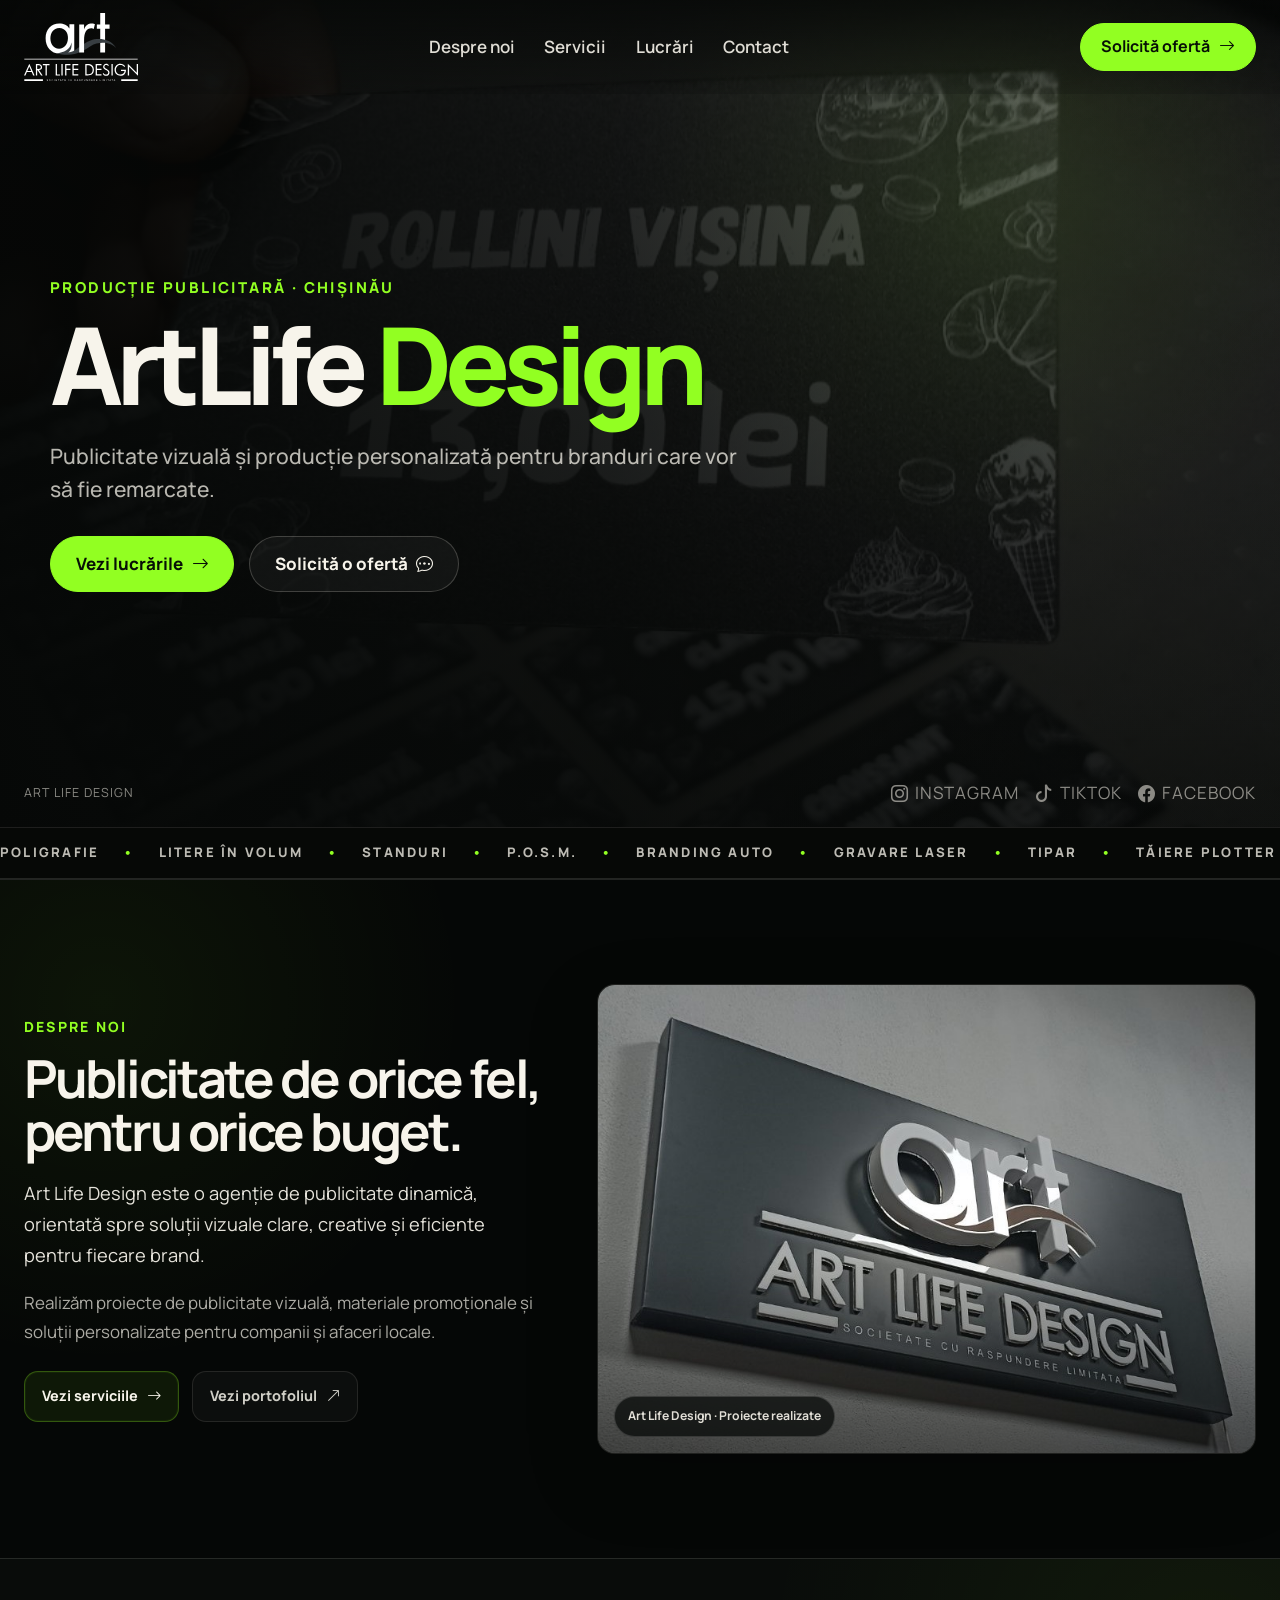
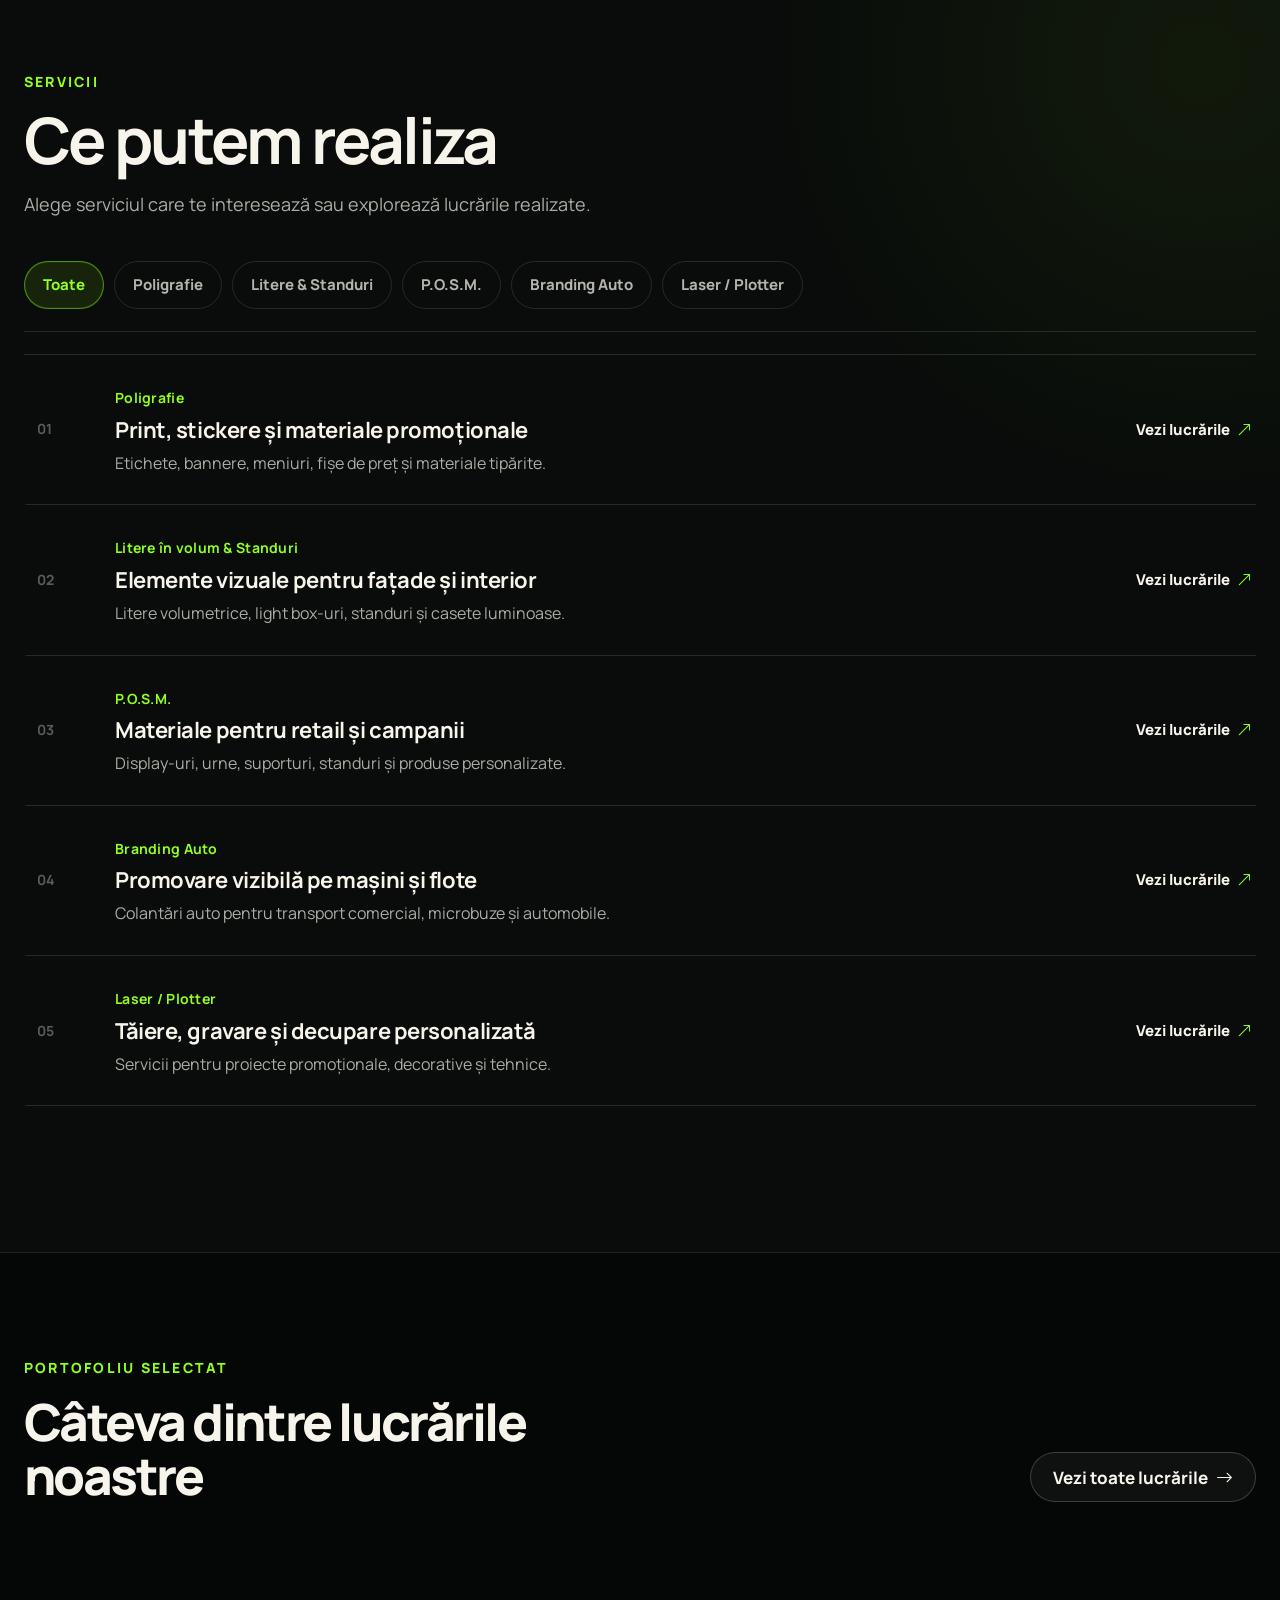
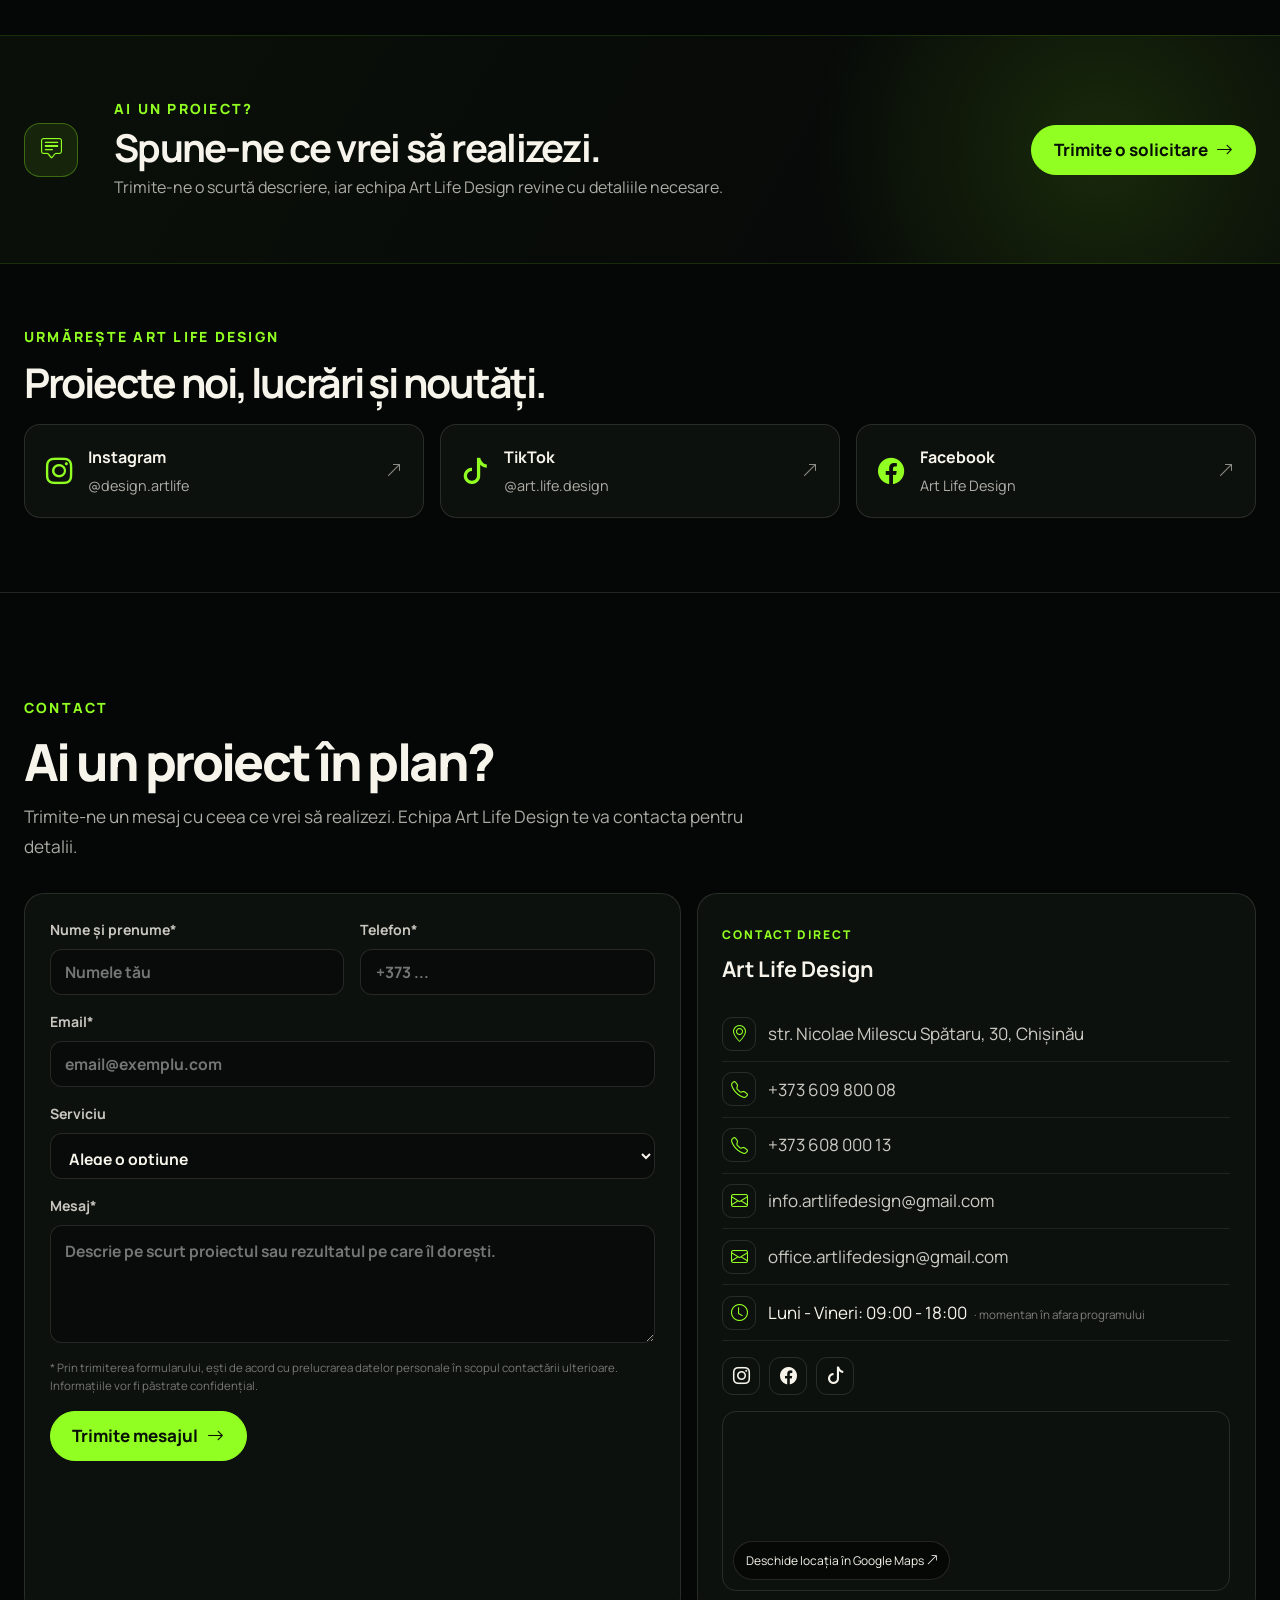
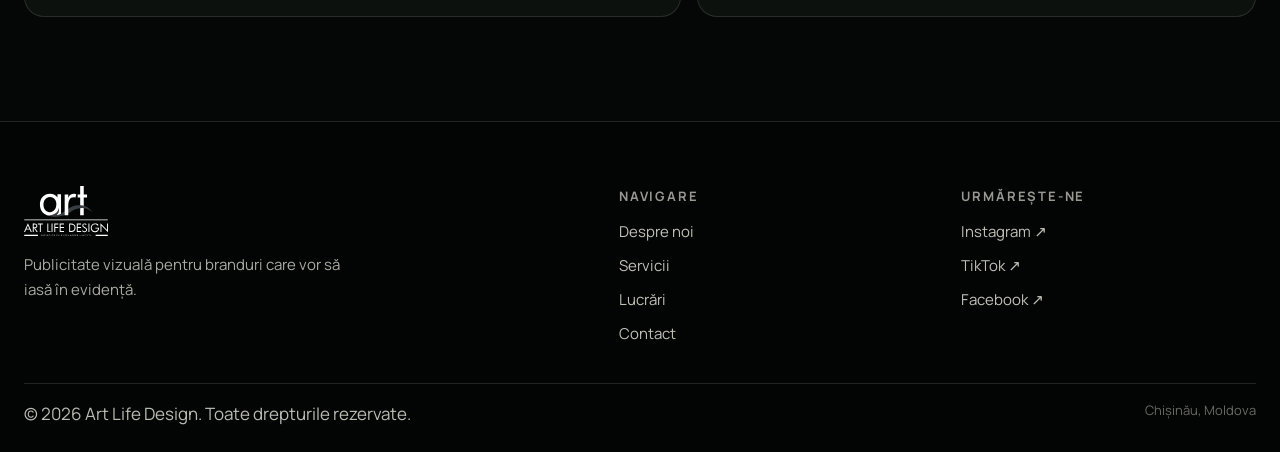
==== commit 8b331bb3: "Actualizare fisiere site" ====
--- a/index.html
+++ b/index.html
@@ -1694,7 +1694,9 @@
           <i class="bi bi-arrow-up-right"></i>
         </a>
 
-        
+        <p class="gallery-project-hint">
+          Săgețile laterale schimbă proiectul.
+        </p>
 
       </div>
 
--- a/css/style.css
+++ b/css/style.css
@@ -8647,4 +8647,69 @@
   margin: auto !important;
 
   transform: none !important;
+}
+
+
+/* =========================================================
+   PHP / MEDIA DIN ADMIN
+   ========================================================= */
+
+.work-img > img,
+.work-img > video,
+.portfolio-media > img,
+.portfolio-media > video {
+  width: 100%;
+  height: 100%;
+  display: block;
+  object-fit: var(--crop-fit, cover);
+  object-position: 50% 50%;
+  transform:
+    translate(
+      calc(50% - var(--crop-x, 50%)),
+      calc(50% - var(--crop-y, 50%))
+    )
+    rotate(var(--crop-rotation, 0deg))
+    scale(var(--crop-zoom, 1));
+  transform-origin: center;
+}
+
+.work-img > video,
+.portfolio-media > video {
+  pointer-events: none;
+  background: #000;
+}
+
+.public-media-placeholder {
+  width: 100%;
+  height: 100%;
+  min-height: 220px;
+  display: grid;
+  place-items: center;
+  background: #0a0d0a;
+  color: rgba(247, 244, 235, .42);
+  font-size: .8rem;
+}
+
+.gallery-image-stage > #galleryModalVideo {
+  width: 100%;
+  height: 100%;
+  max-width: 100%;
+  max-height: 100%;
+  object-fit: contain;
+  background: #000;
+}
+
+.gallery-thumb video {
+  width: 100%;
+  height: 100%;
+  display: block;
+  object-fit: cover;
+  pointer-events: none;
+}
+
+@media (max-width: 768px) {
+  .gallery-image-stage > #galleryModalVideo {
+    height: auto;
+    max-height: 55vh;
+  }
 }
